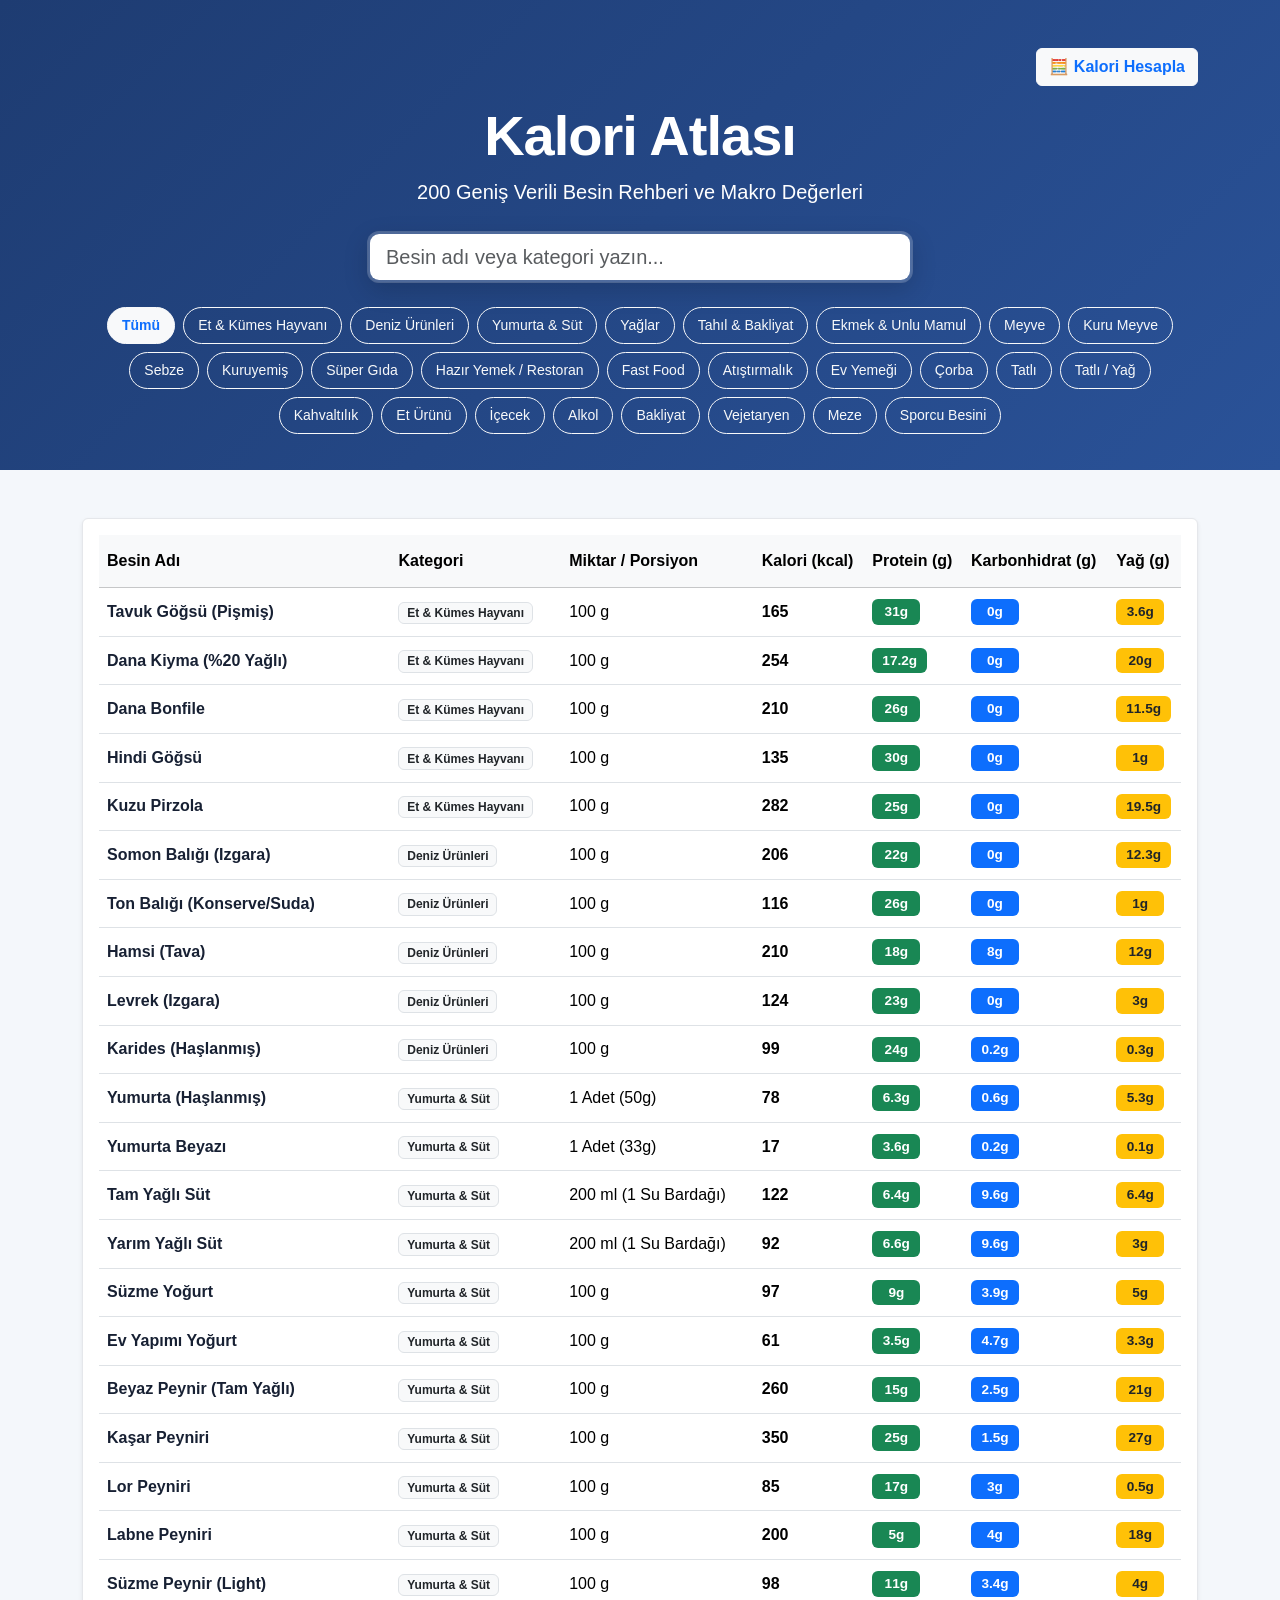
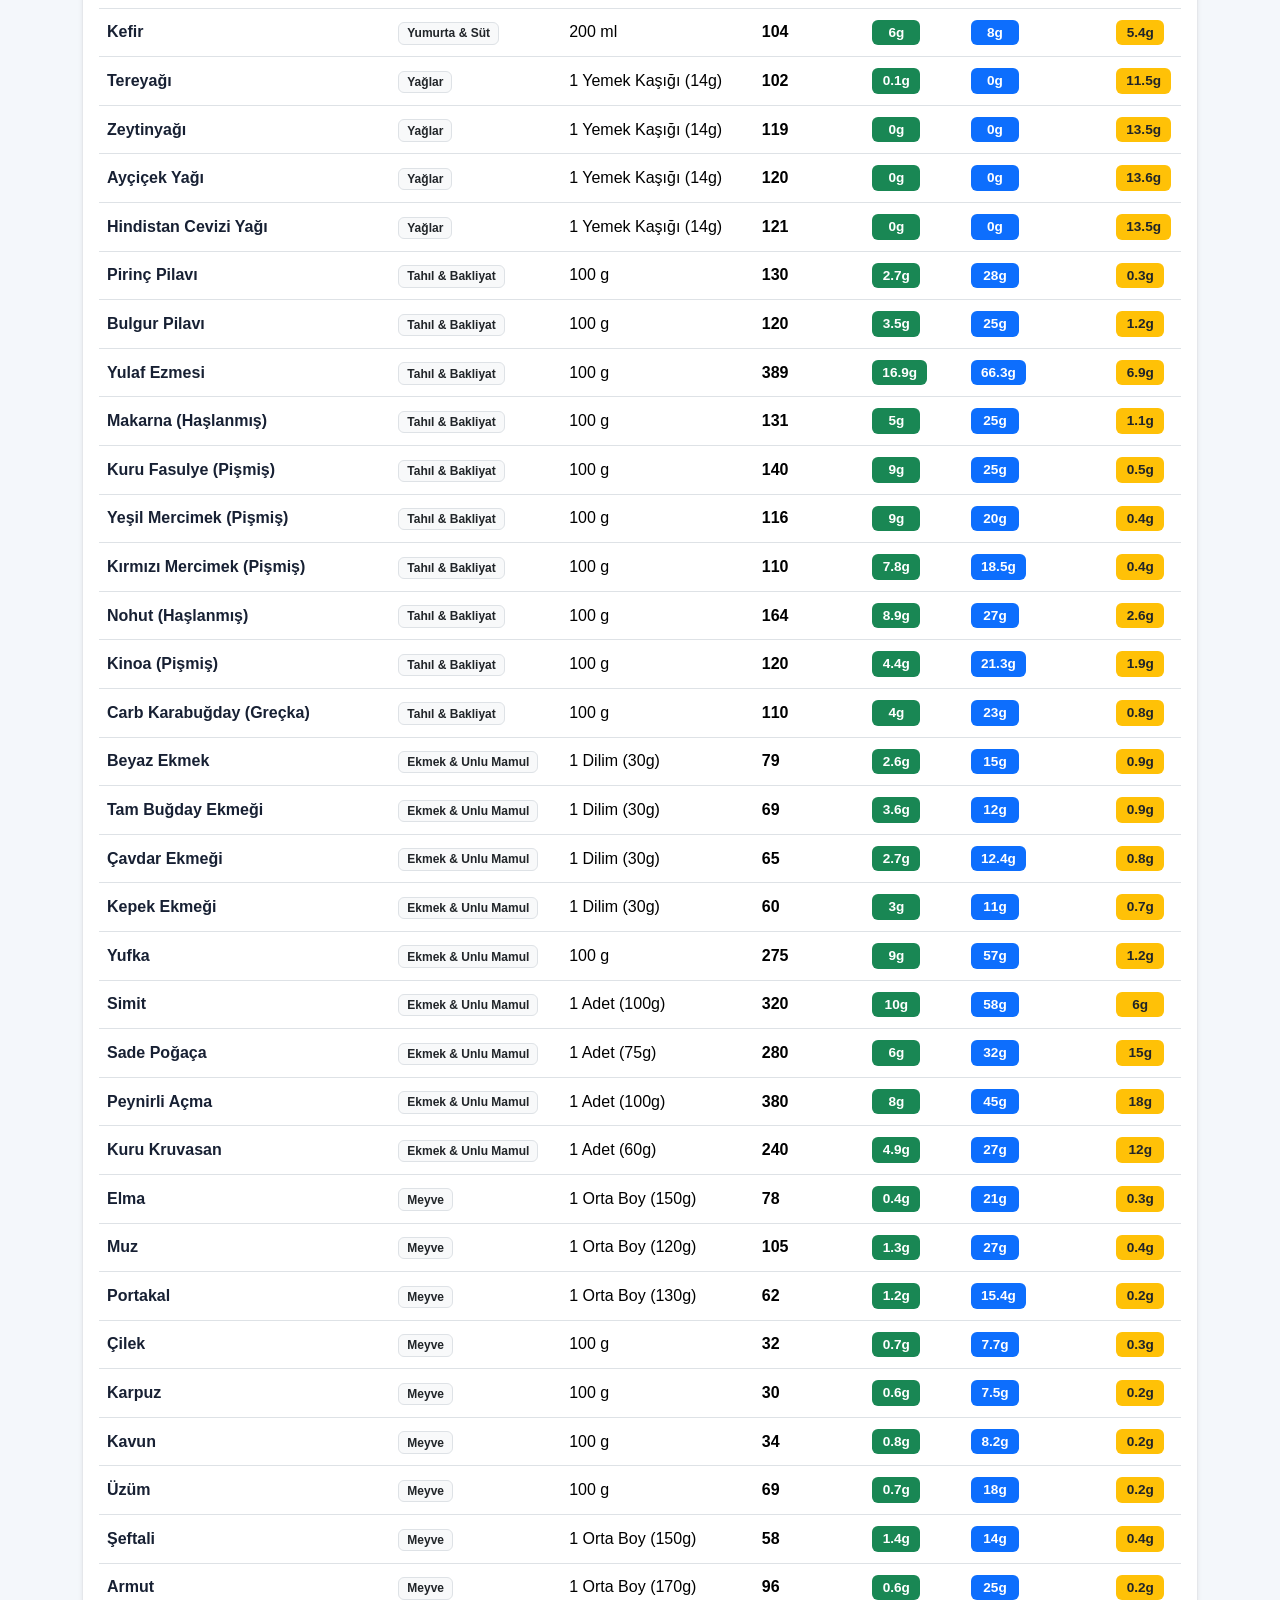
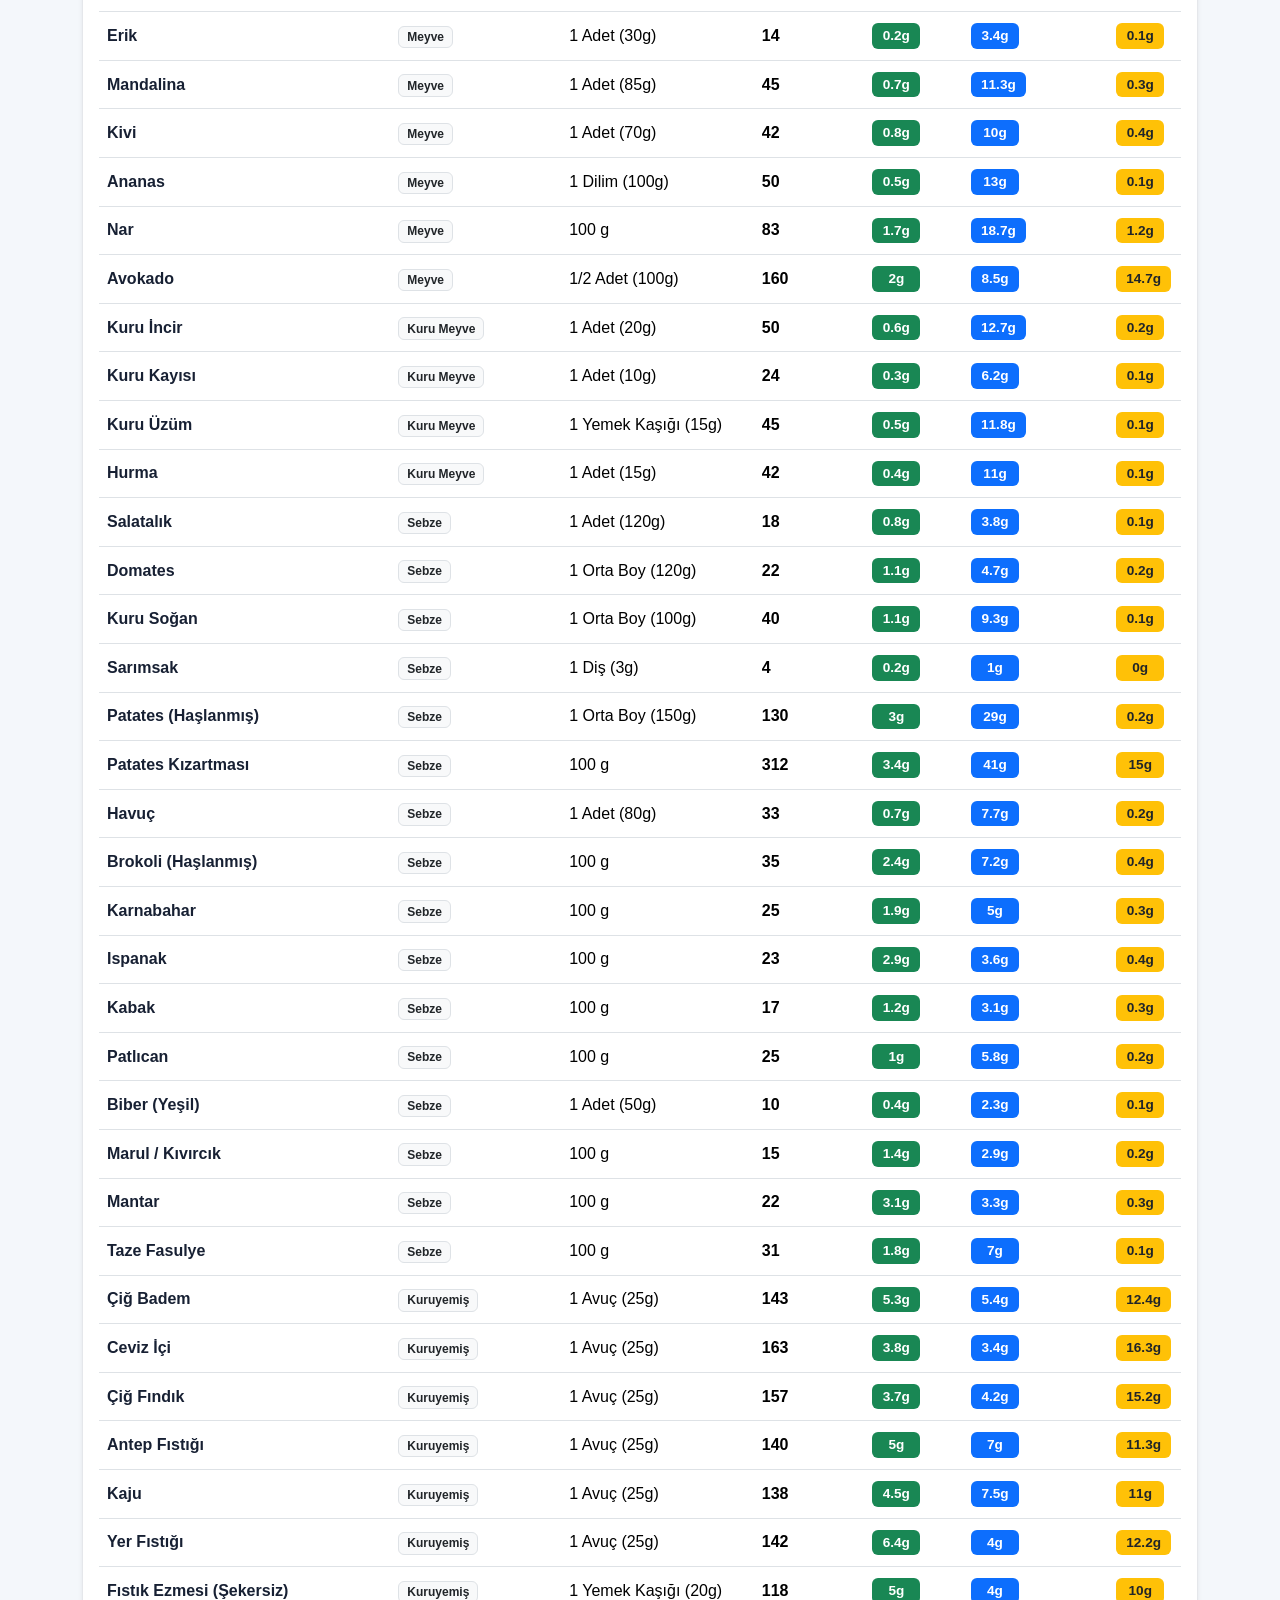
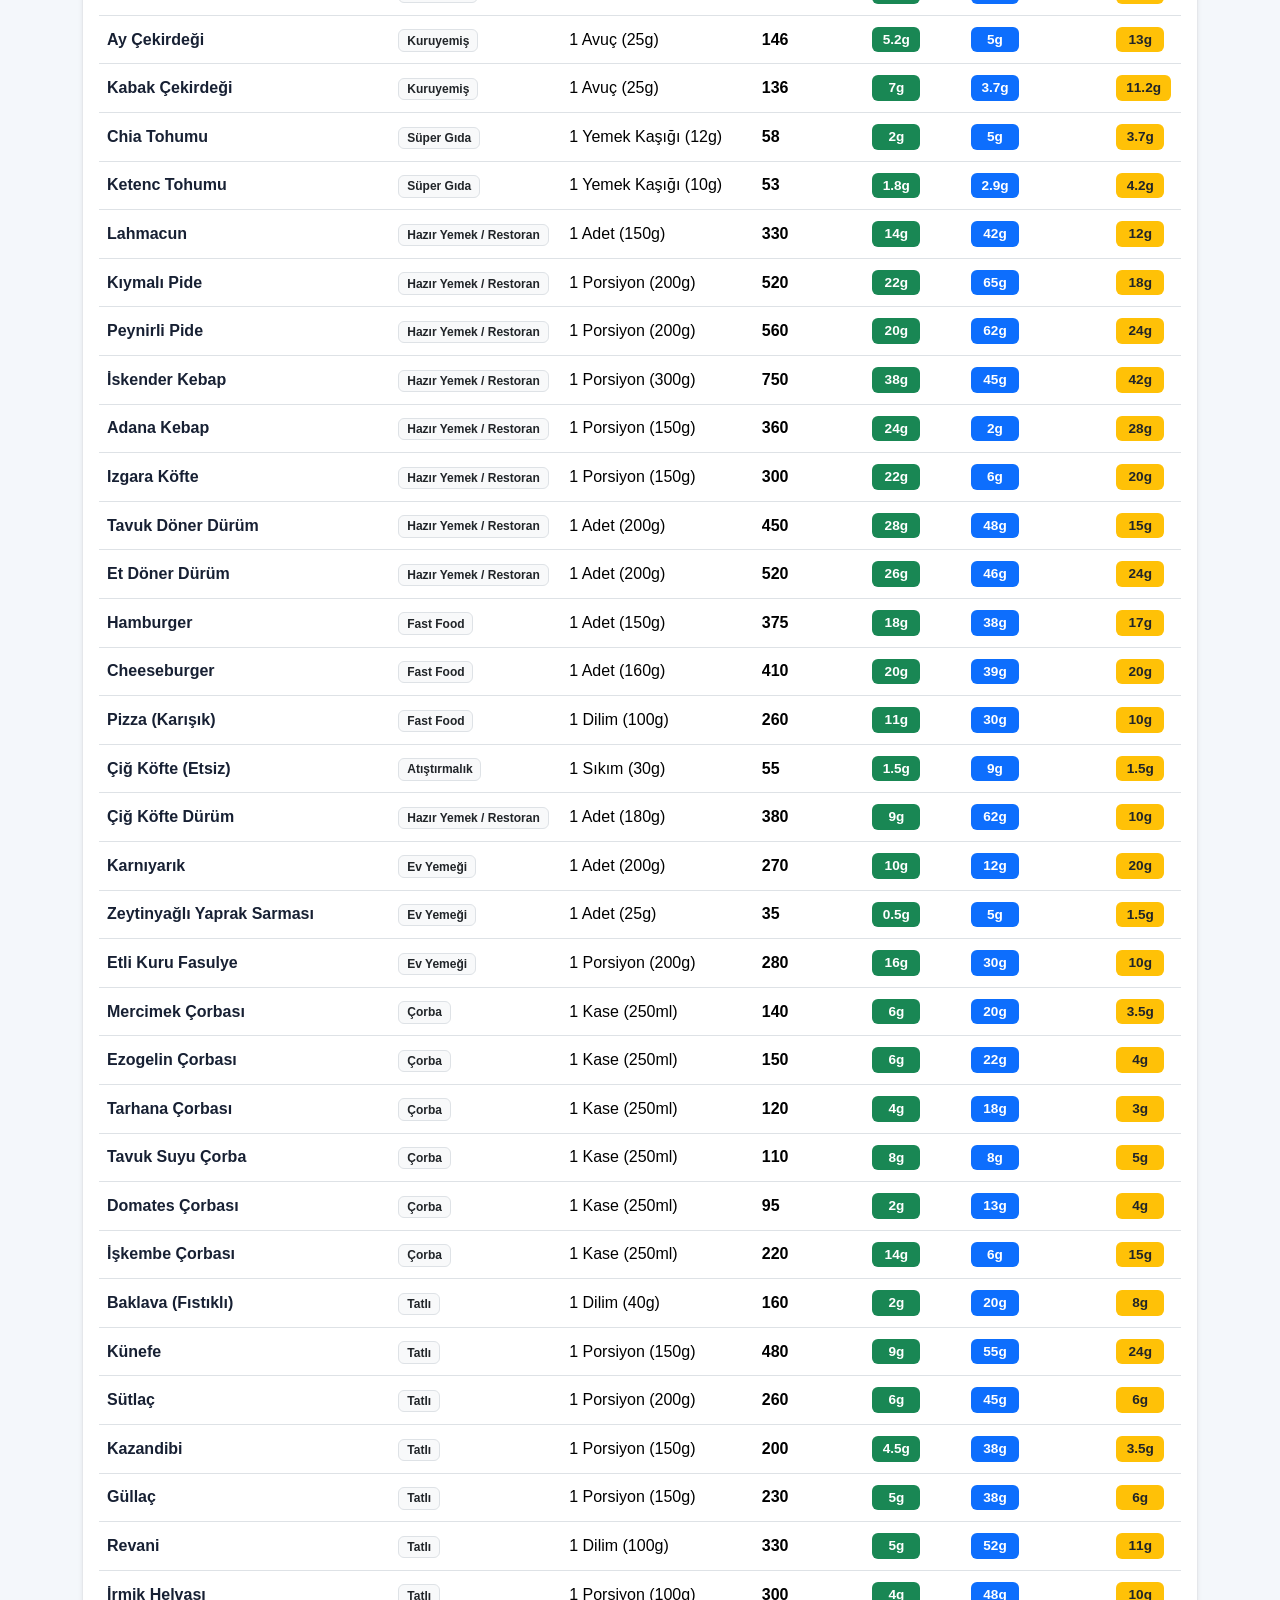
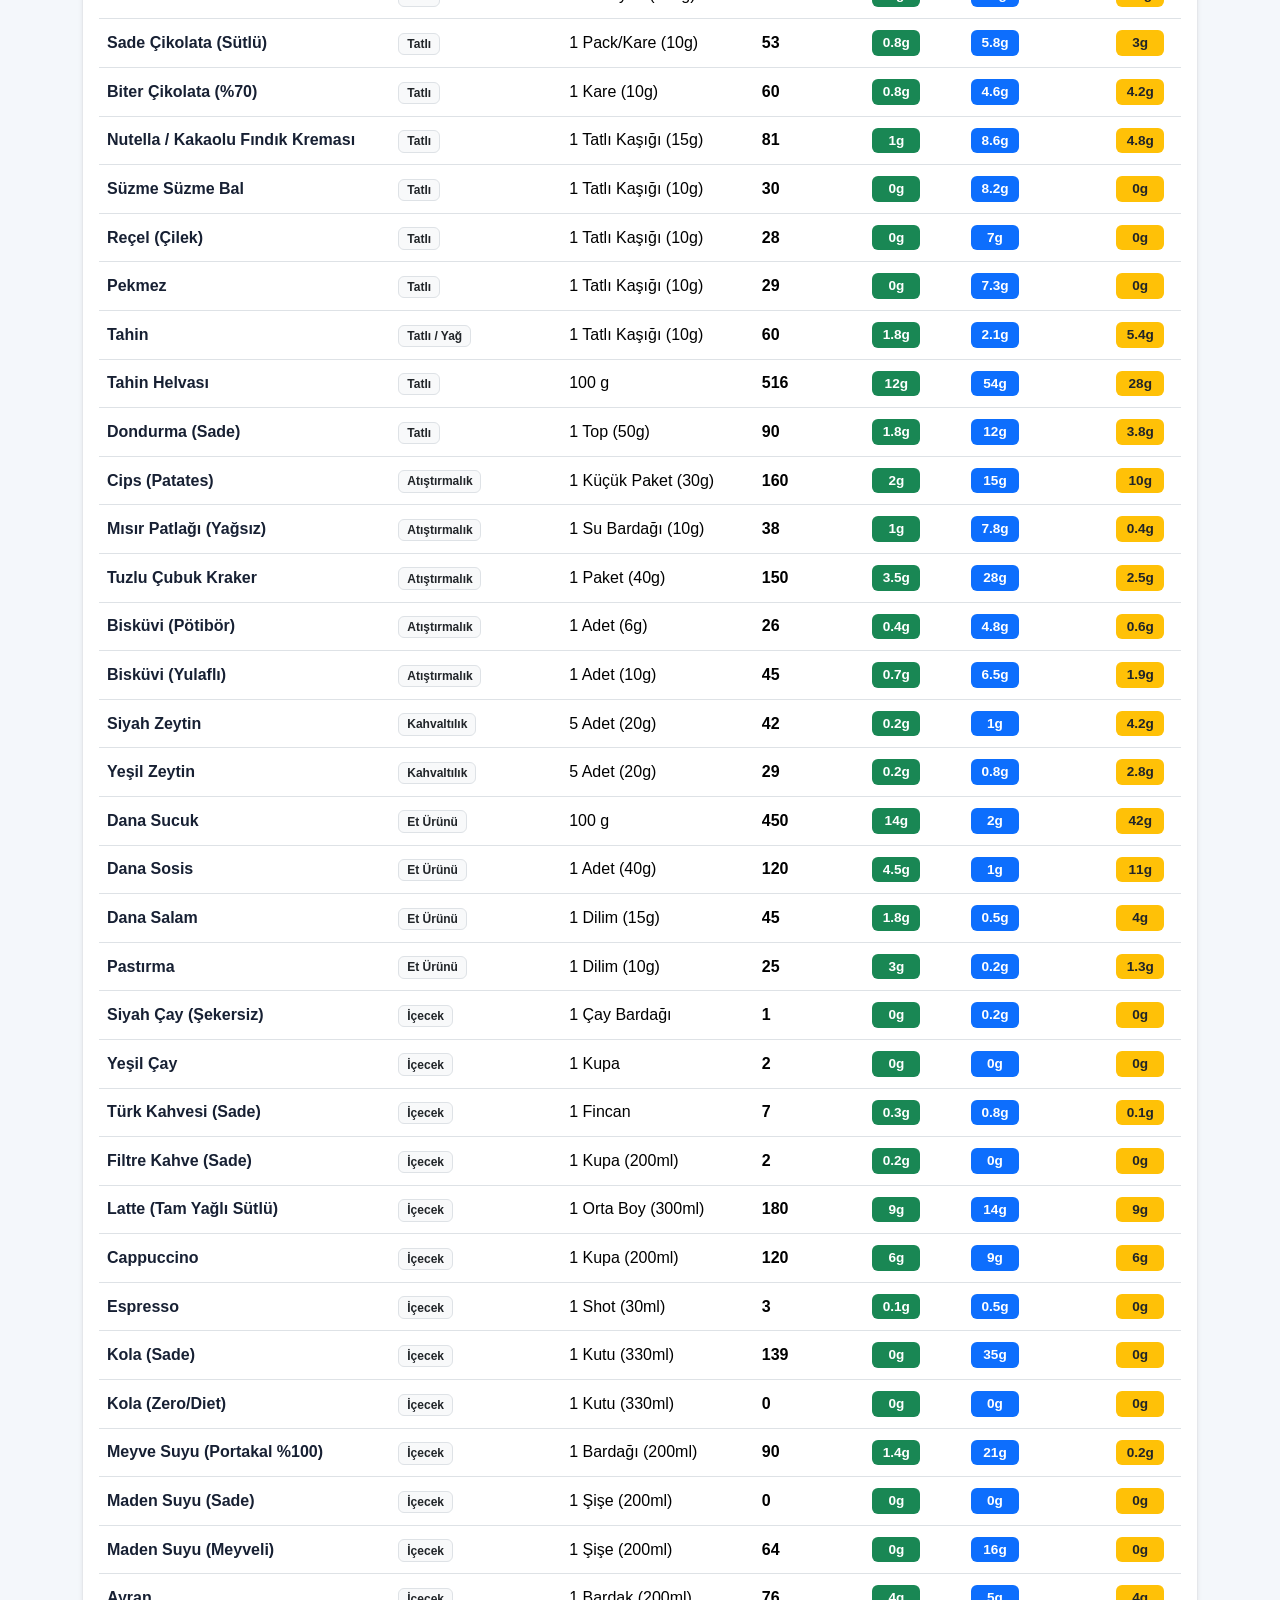
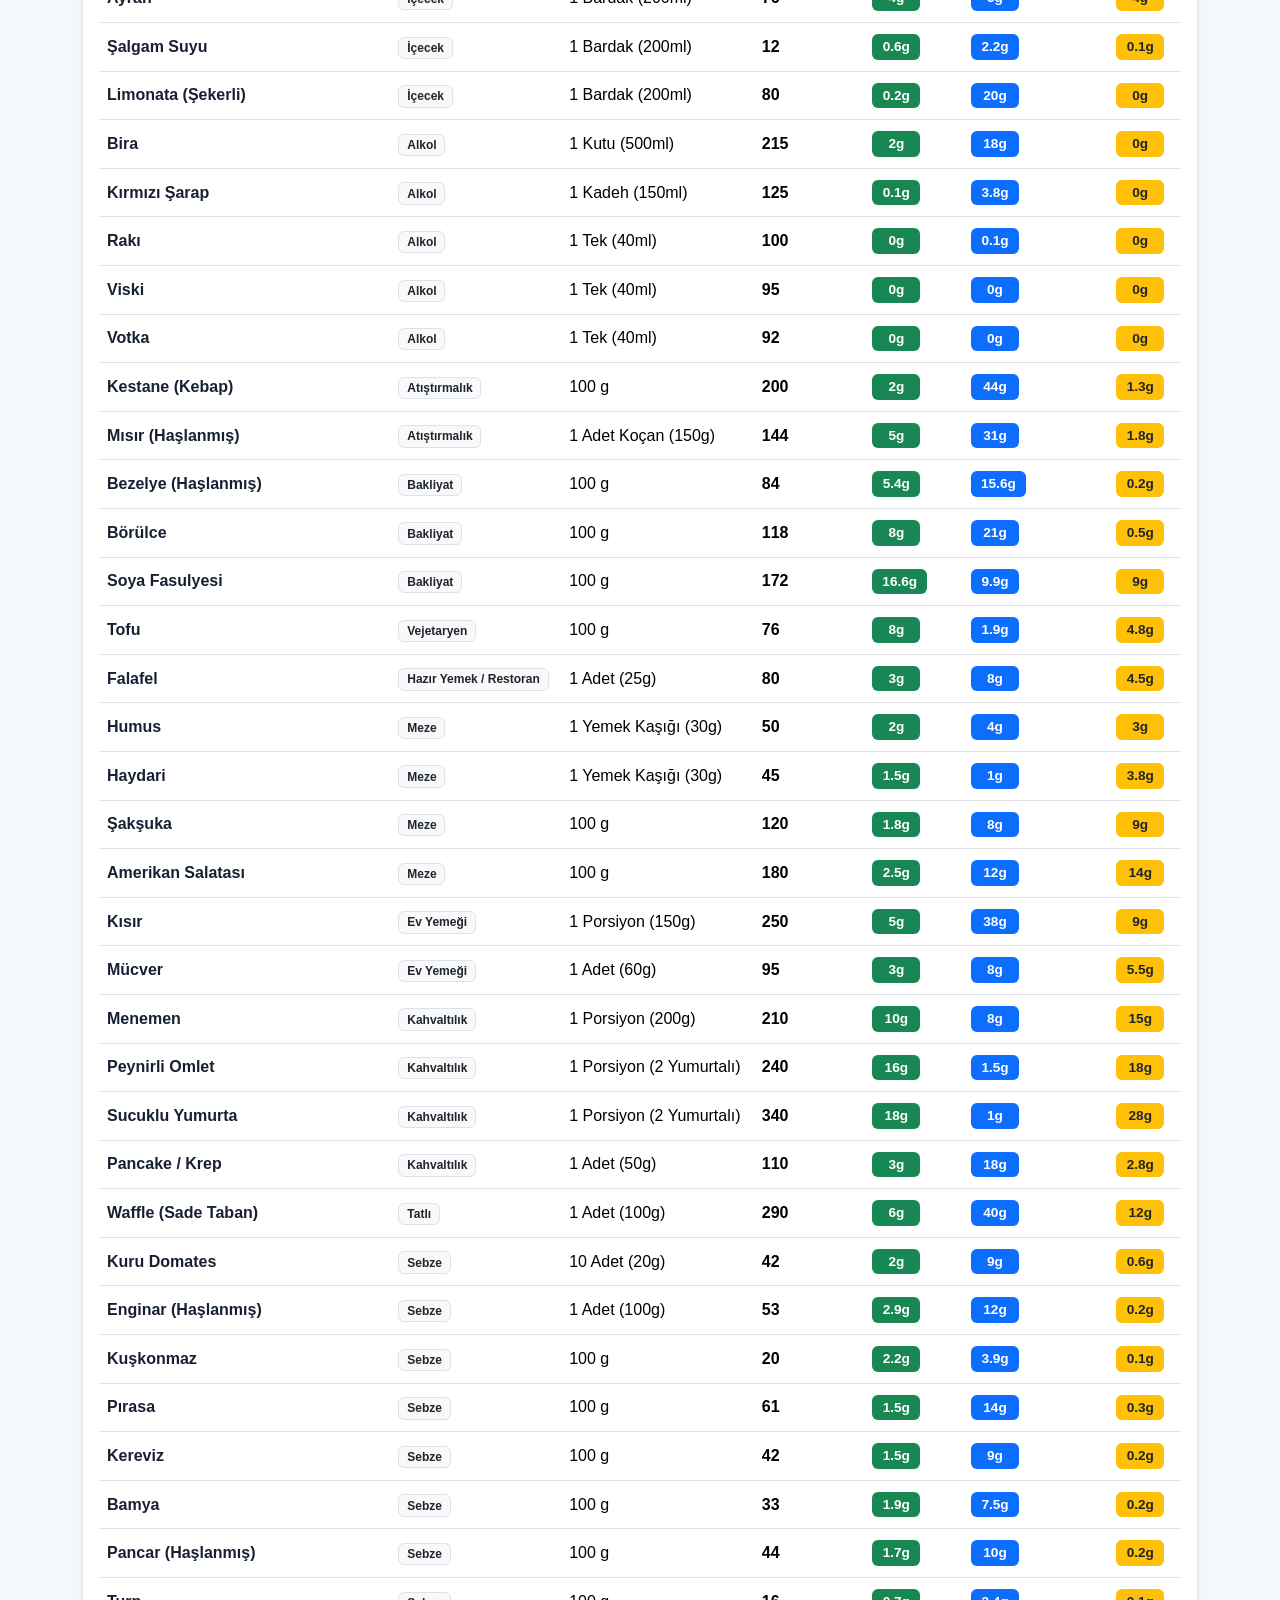
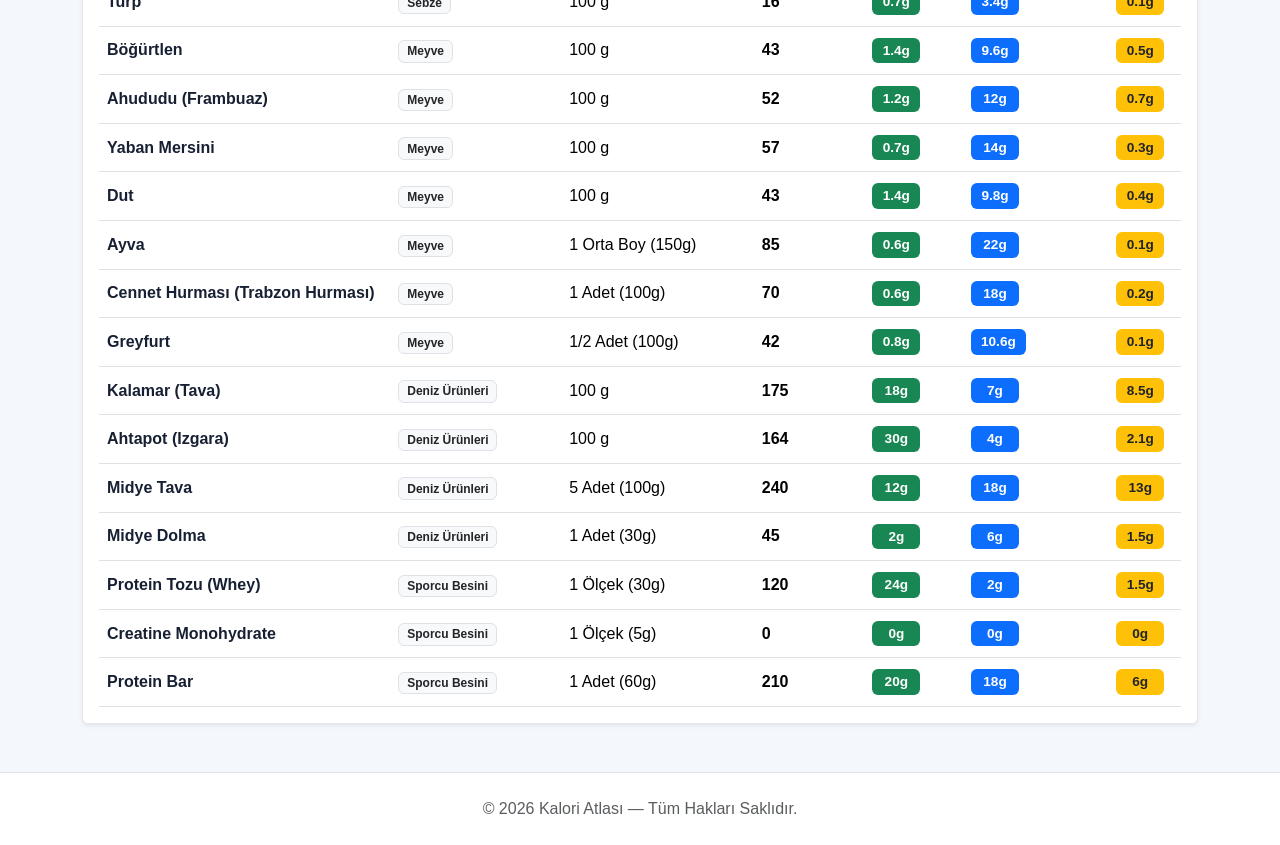
==== index.html @ aaec568a "Update index.html" ====
<!DOCTYPE html>
<html lang="tr">
<head>
  <meta charset="UTF-8">
  <meta name="viewport" content="width=device-width, initial-scale=1.0">

  <title>Kalori Atlası | Besinlerin Kalori ve Makro Değerleri</title>

  <meta
    name="description"
    content="Yüzlerce besinin kalori, protein, karbonhidrat ve yağ değerlerini keşfedin. Besin arayın, kategorileri filtreleyin ve günlük kalori ihtiyacınızı hesaplayın."
  >

  <meta name="robots" content="index, follow">

  <link
    rel="canonical"
    href="https://www.kaloriatlas.com/"
  >

  <meta property="og:locale" content="tr_TR">
  <meta property="og:type" content="website">
  <meta property="og:site_name" content="Kalori Atlası">

  <meta
    property="og:title"
    content="Kalori Atlası | Besinlerin Kalori ve Makro Değerleri"
  >

  <meta
    property="og:description"
    content="Besinlerin kalori ve makro değerlerini keşfedin, günlük kalori ihtiyacınızı kolayca hesaplayın."
  >

  <meta
    property="og:url"
    content="https://www.kaloriatlas.com/"
  >

  <meta name="twitter:card" content="summary">

  <link
    href="https://cdn.jsdelivr.net/npm/bootstrap@5.3.0/dist/css/bootstrap.min.css"
    rel="stylesheet"
  >
  <link rel="stylesheet" href="style.css">
</head>

<body>
  <header class="hero-section text-center">
    <div class="container">
            <div class="d-flex justify-content-end mb-3">
        <a
          href="hesaplayici.html"
          class="btn btn-light fw-bold text-primary"
        >
          🧮 Kalori Hesapla
        </a>
      </div>
      <h1 class="display-4 fw-bold">Kalori Atlası</h1>

      <p class="lead">
        200 Geniş Verili Besin Rehberi ve Makro Değerleri
      </p>

      <div class="row justify-content-center mt-4">
        <div class="col-md-6">
          <input
            type="text"
            id="searchInput"
            class="form-control form-control-lg"
            placeholder="Besin adı veya kategori yazın..."
            autocomplete="off"
          >
        </div>
      </div>
    </div>
      <div class="container mt-4">
    <div
      id="categoryFilters"
      class="d-flex flex-wrap justify-content-center gap-2"
    ></div>
  </div>
  </header>

  <main class="container my-5">
    <div class="row mb-5">
      <div class="col-12">
        <div class="table-responsive bg-white p-3 rounded shadow-sm">
          <table class="table table-hover align-middle mb-0">
            <thead class="table-light">
              <tr>
                <th>Besin Adı</th>
                <th>Kategori</th>
                <th>Miktar / Porsiyon</th>
                <th>Kalori (kcal)</th>
                <th>Protein (g)</th>
                <th>Karbonhidrat (g)</th>
                <th>Yağ (g)</th>
              </tr>
            </thead>

            <tbody id="resultsBody">
              <tr>
                <td colspan="7" class="text-center text-muted py-4">
                  Besin verileri yükleniyor...
                </td>
              </tr>
            </tbody>
          </table>
        </div>
      </div>
    </div>
  </main>

  <footer class="text-center py-4 text-muted border-top">
    <p class="mb-0">
      © 2026 Kalori Atlası — Tüm Hakları Saklıdır.
    </p>
  </footer>

 <script src="script.js?v=2"></script>
</body>
</html>
---- style.css ----
:root {
  --primary-dark: #1e3c72;
  --primary: #2a5298;
  --page-background: #f4f7fb;
  --text-color: #1f2937;
  --border-color: #e5e7eb;
}

* {
  box-sizing: border-box;
}

body {
  margin: 0;
  background-color: var(--page-background);
  color: var(--text-color);
  font-family: "Segoe UI", Tahoma, Geneva, Verdana, sans-serif;
}

.hero-section {
  background: linear-gradient(
    135deg,
    var(--primary-dark) 0%,
    var(--primary) 100%
  );
  color: white;
  padding: 48px 0 36px;
}

.hero-section h1 {
  letter-spacing: -1px;
}

#searchInput {
  border: 3px solid rgba(255, 255, 255, 0.2);
  border-radius: 12px;
  box-shadow: 0 8px 24px rgba(0, 0, 0, 0.15);
}

#searchInput:focus {
  border-color: #79a7ff;
  box-shadow: 0 0 0 4px rgba(121, 167, 255, 0.25);
}

#categoryFilters {
  max-width: 1500px;
  margin: 0 auto;
}

#categoryFilters .btn {
  border-radius: 999px;
  padding: 7px 14px;
  transition:
    transform 0.15s ease,
    background-color 0.15s ease;
}

#categoryFilters .btn:hover {
  transform: translateY(-1px);
}

.table-responsive {
  border: 1px solid var(--border-color);
}

.table thead th {
  white-space: nowrap;
  padding-top: 14px;
  padding-bottom: 14px;
}

.table tbody td {
  padding-top: 11px;
  padding-bottom: 11px;
}

.table tbody tr {
  transition: background-color 0.15s ease;
}

.table tbody tr:hover {
  background-color: #f0f5ff;
}

.badge-macro {
  min-width: 48px;
  font-size: 0.85rem;
  padding: 6px 10px;
}

footer {
  background-color: white;
}

@media (max-width: 768px) {
  .hero-section {
    padding: 32px 0 20px;
  }

  .hero-section h1 {
    font-size: 2.3rem;
  }

  .hero-section .lead {
    padding: 0 12px;
    font-size: 1rem;
  }

  #categoryFilters {
    flex-wrap: nowrap !important;
    justify-content: flex-start !important;
    overflow-x: auto;
    padding: 4px 12px 12px;
    scrollbar-width: thin;
  }

  #categoryFilters .btn {
    flex: 0 0 auto;
  }

  main.container {
    margin-top: 24px !important;
    padding-right: 10px;
    padding-left: 10px;
  }

  .table-responsive {
    padding: 8px !important;
  }

  .table {
    min-width: 900px;
  }
}

@media (max-width: 480px) {
  .hero-section h1 {
    font-size: 2rem;
  }

  #searchInput {
    font-size: 1rem;
  }
}
.food-name-link {
  color: #172033;
  text-decoration: none;
  transition: color 0.15s ease;
}

.food-name-link:hover {
  color: #2a5298;
  text-decoration: underline;
}

.food-name-link:focus-visible {
  outline: 3px solid rgba(42, 82, 152, 0.25);
  outline-offset: 3px;
  border-radius: 3px;
}
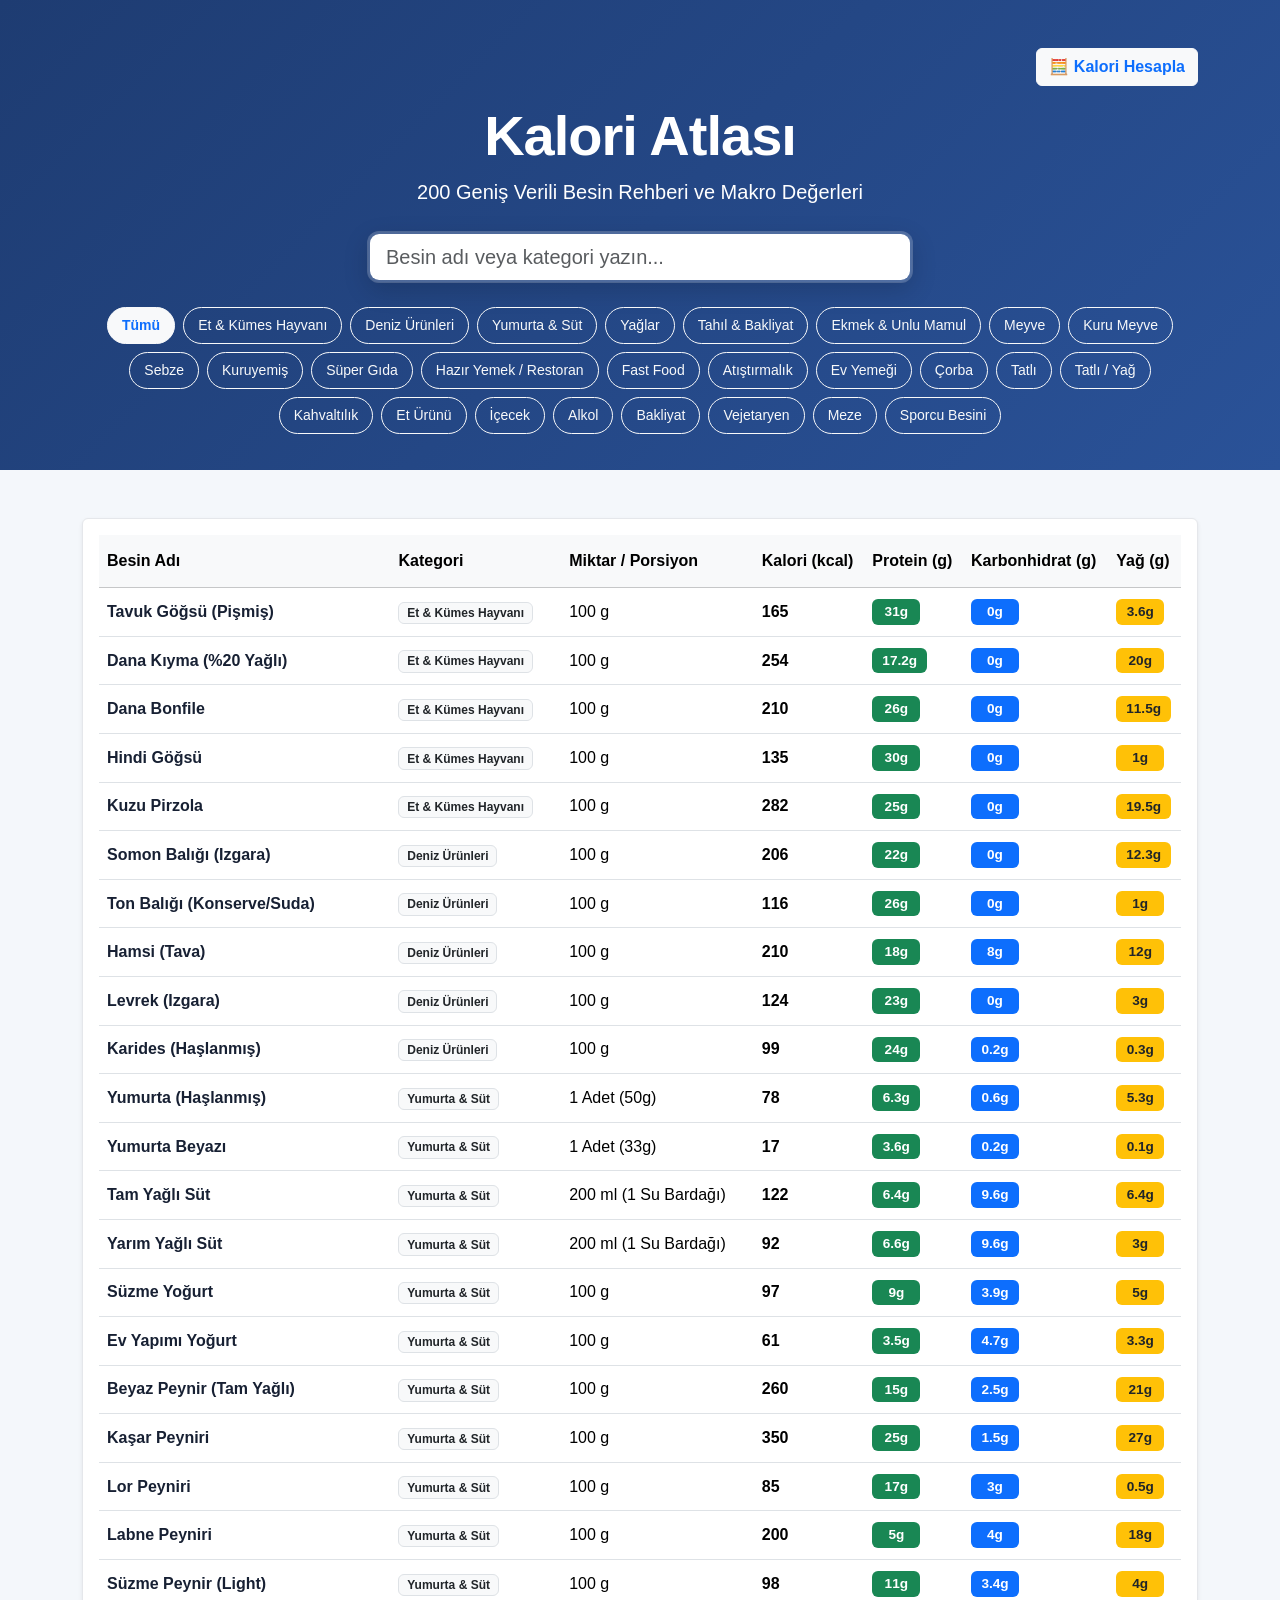
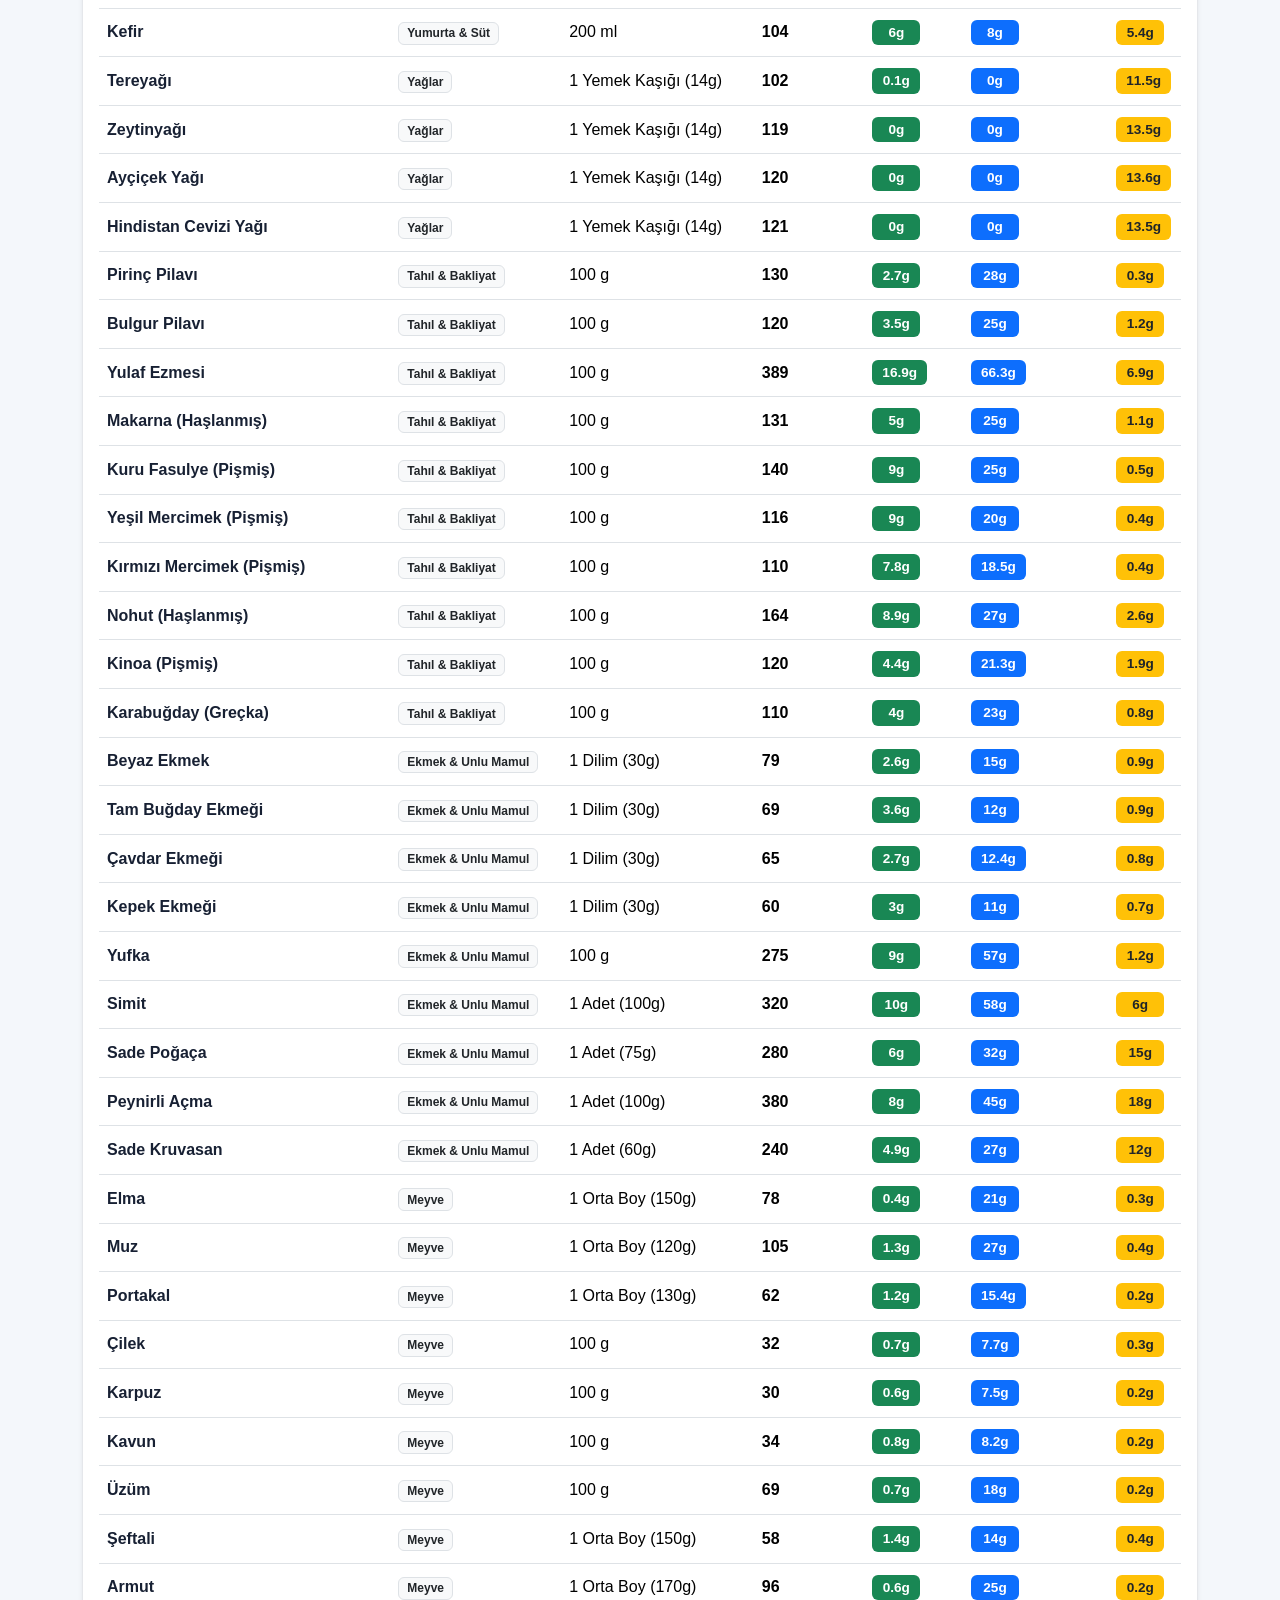
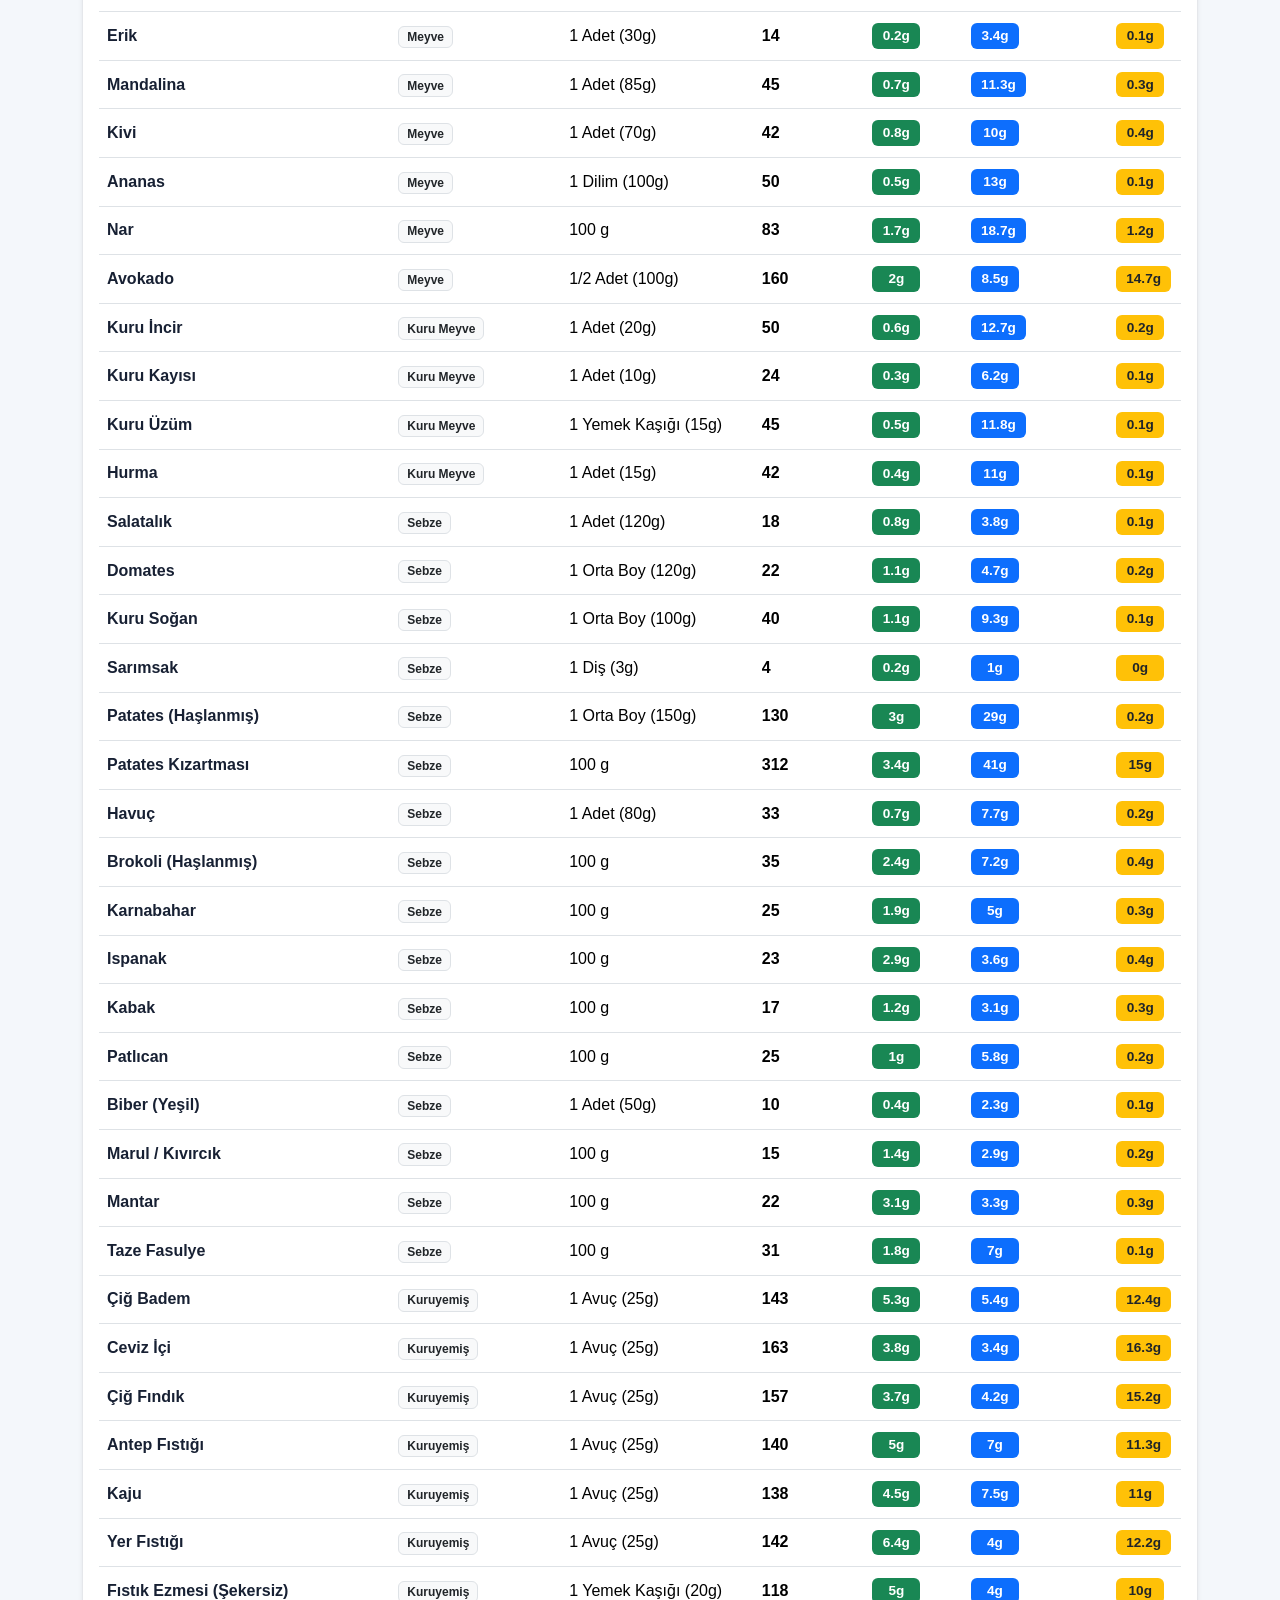
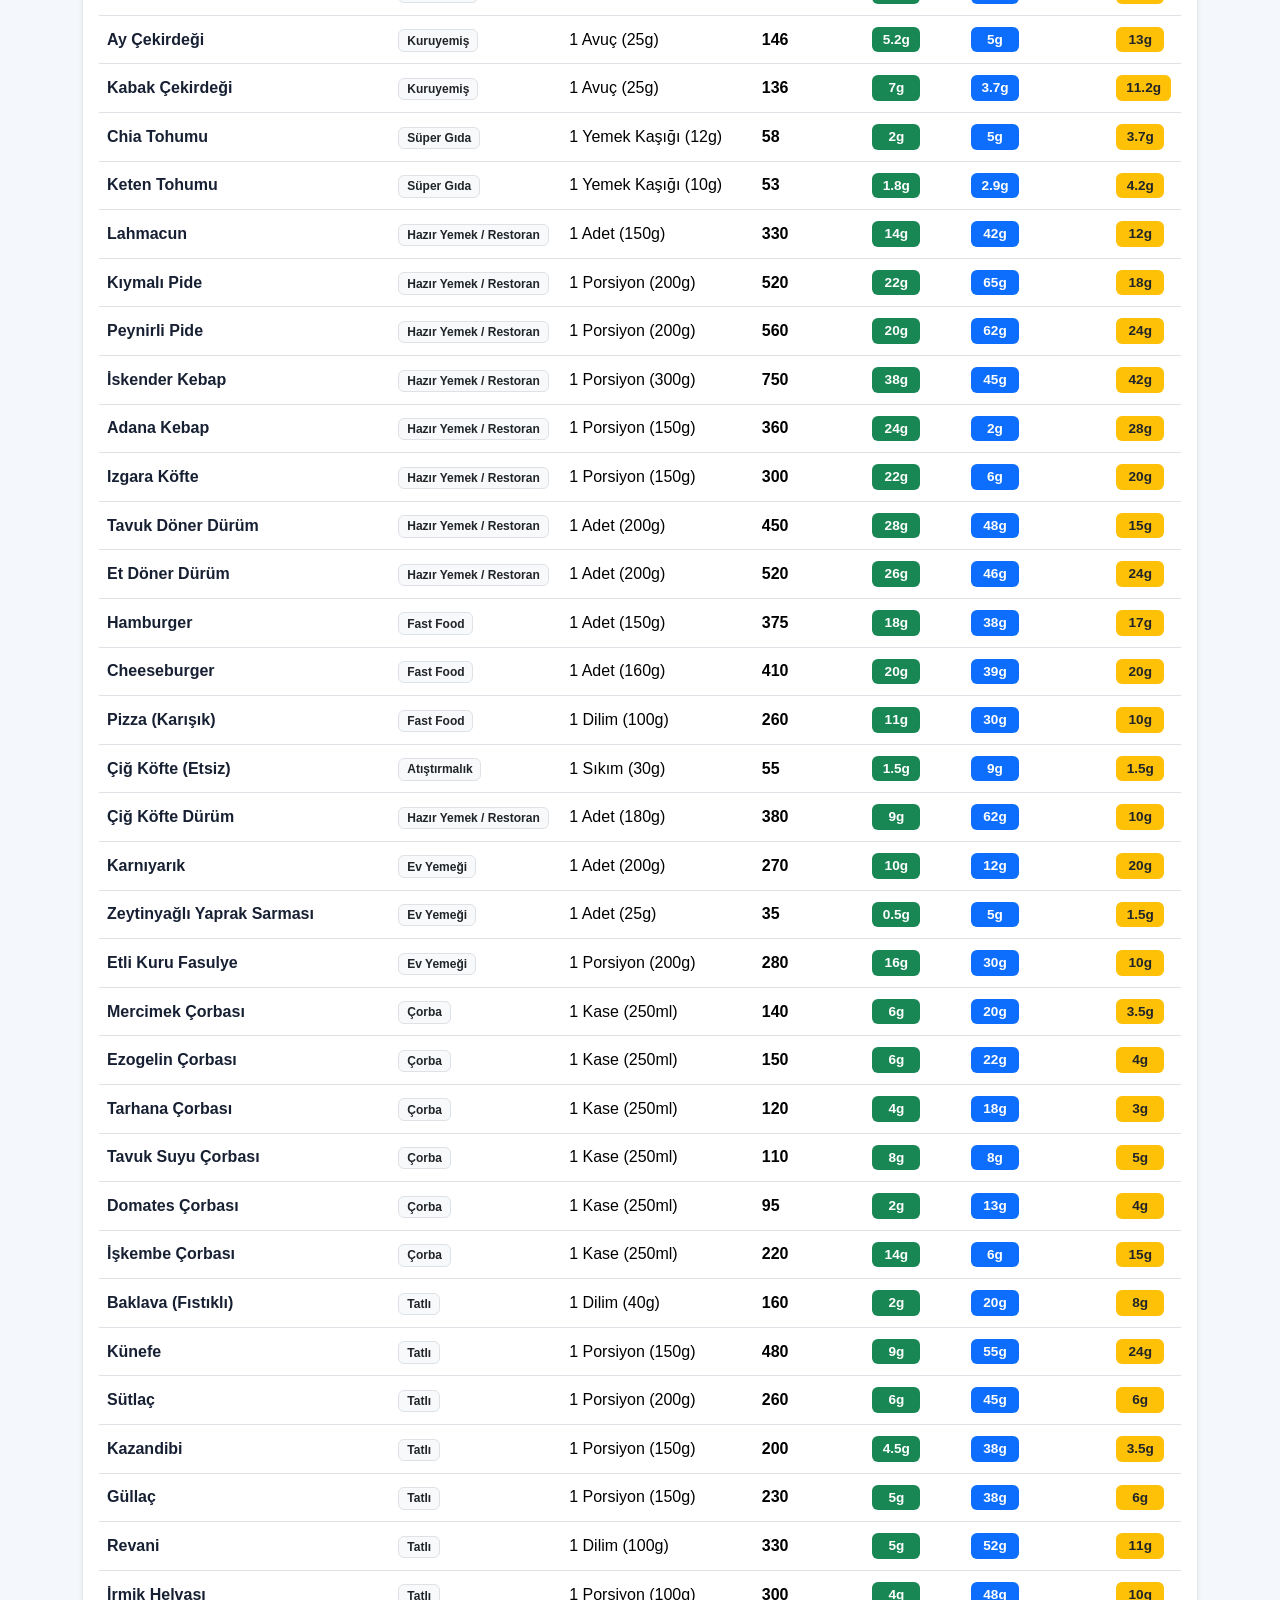
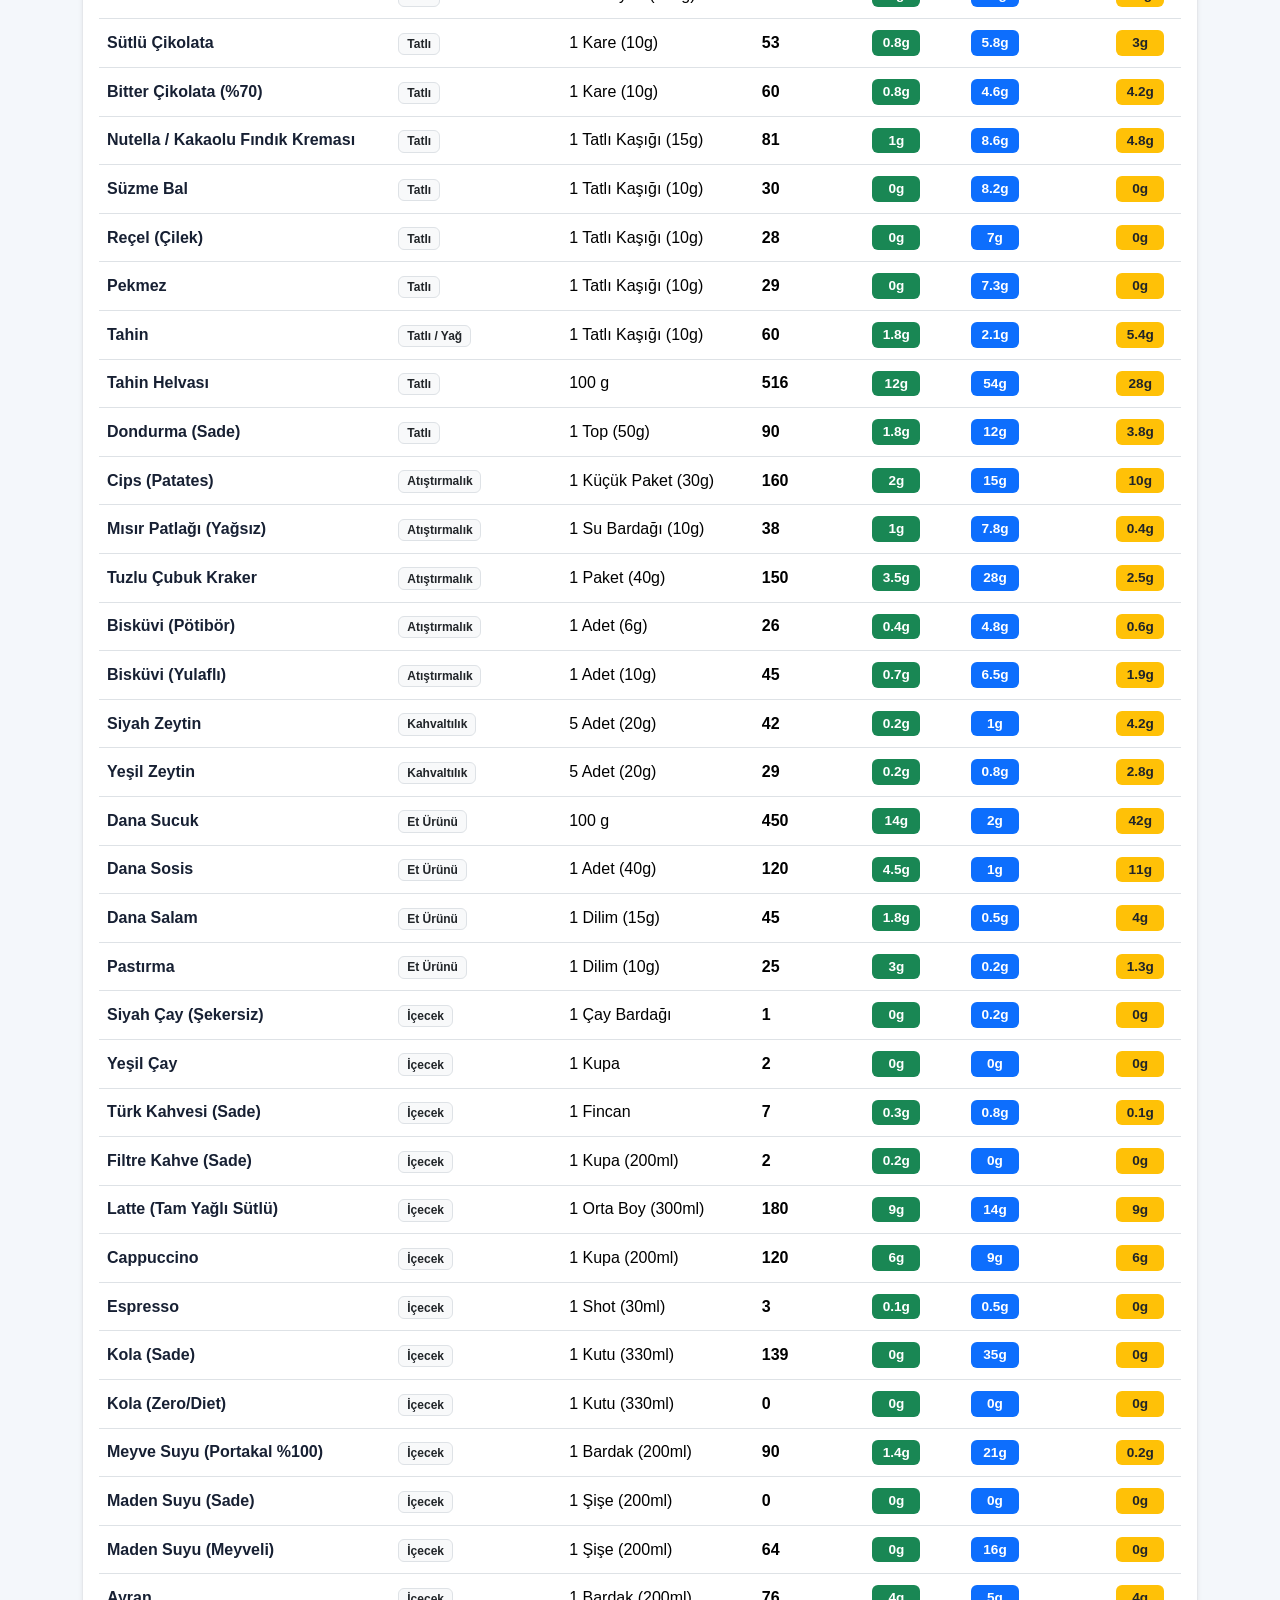
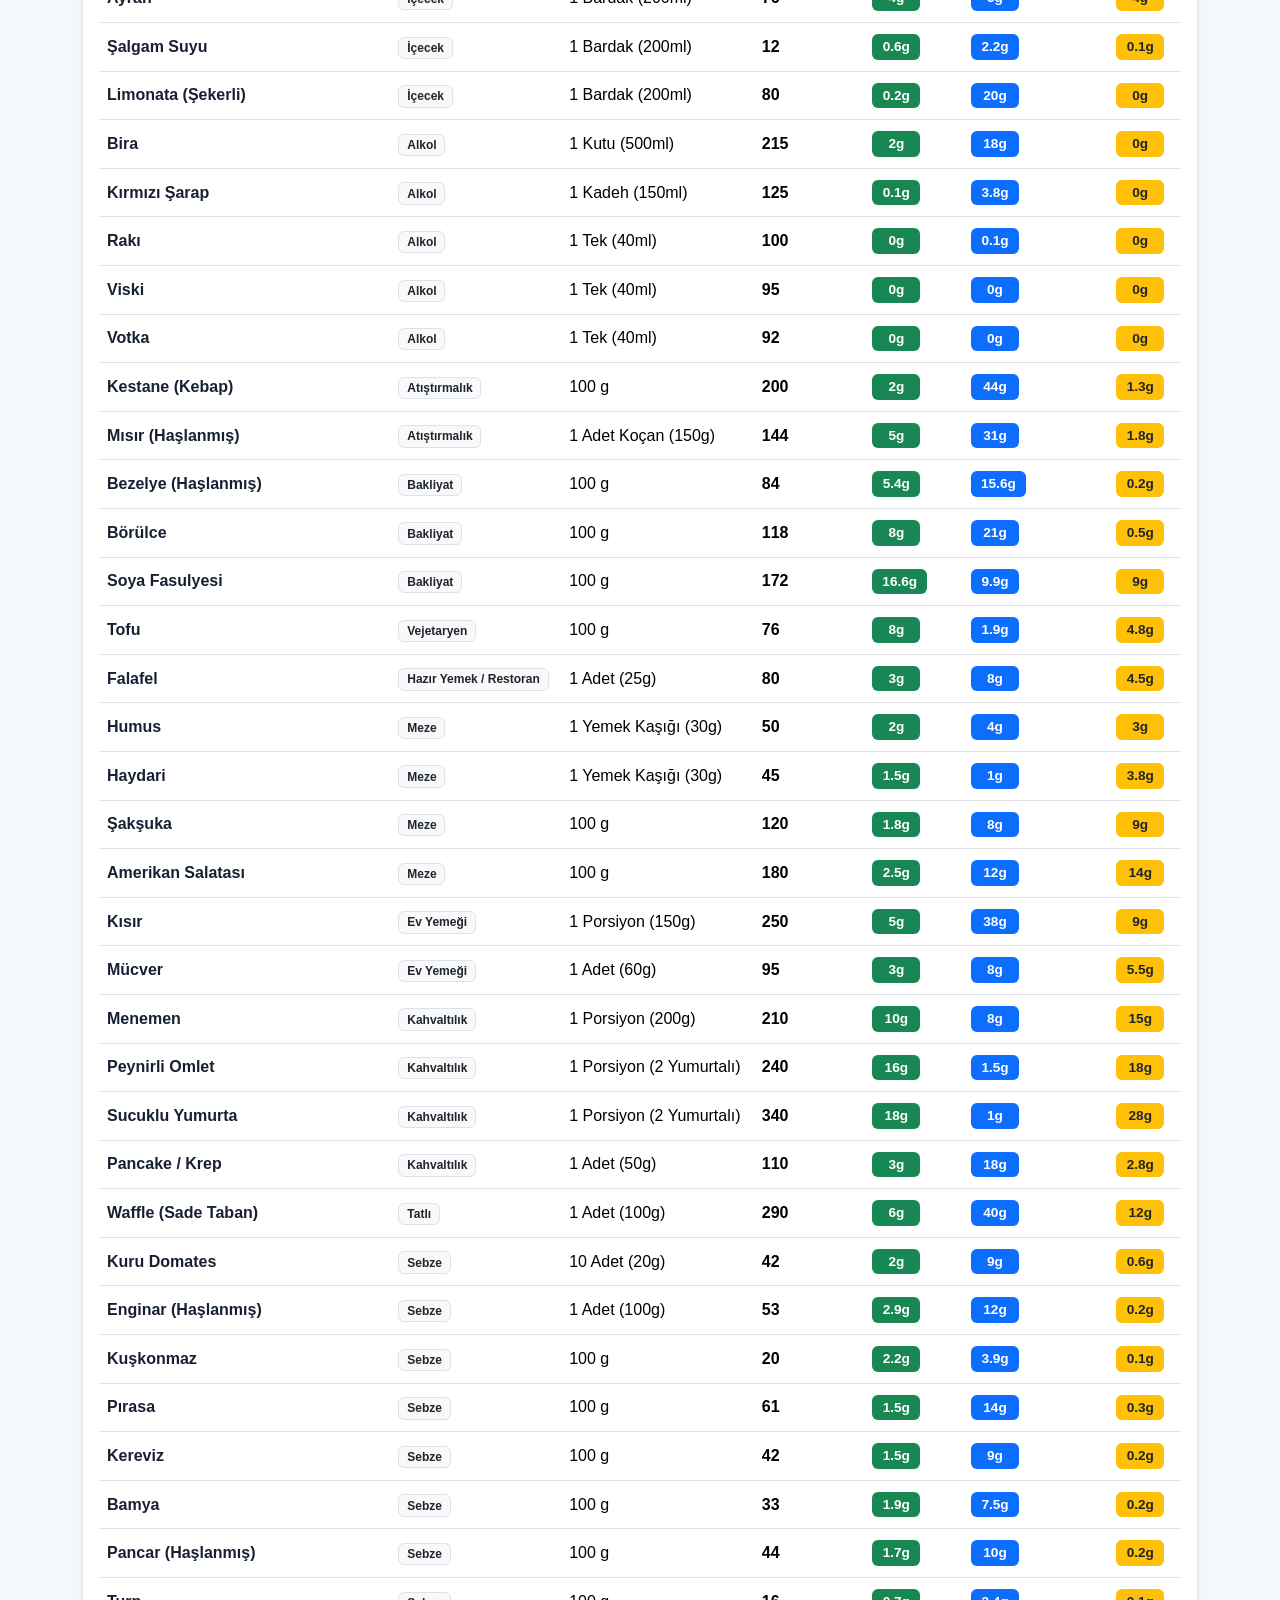
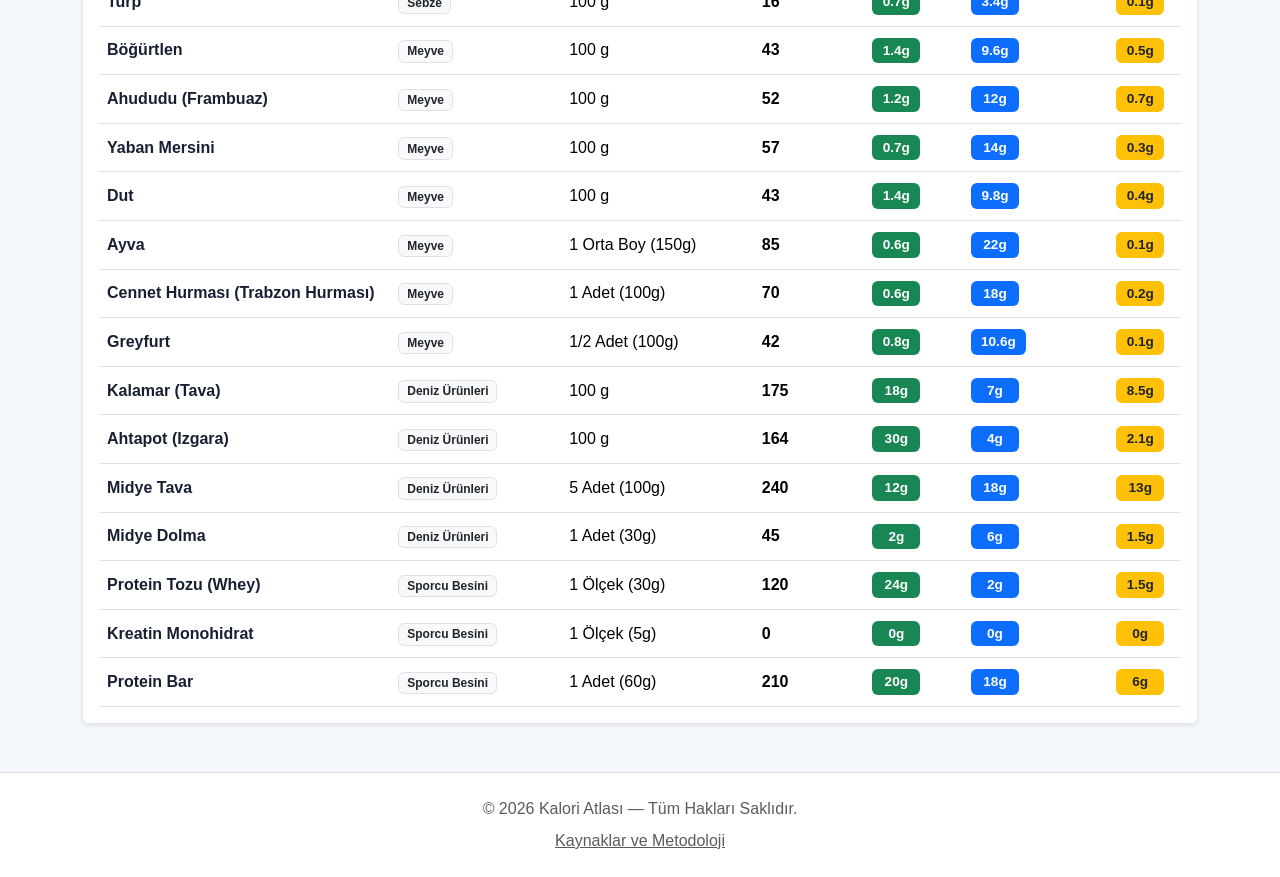
==== commit d9f162da: "Update index.html" ====
--- a/index.html
+++ b/index.html
@@ -117,6 +117,14 @@
     <p class="mb-0">
       © 2026 Kalori Atlası — Tüm Hakları Saklıdır.
     </p>
+        <div class="mt-2">
+      <a
+        href="/kaynaklar.html"
+        class="text-muted"
+      >
+        Kaynaklar ve Metodoloji
+      </a>
+    </div>
   </footer>
 
  <script src="script.js?v=2"></script>
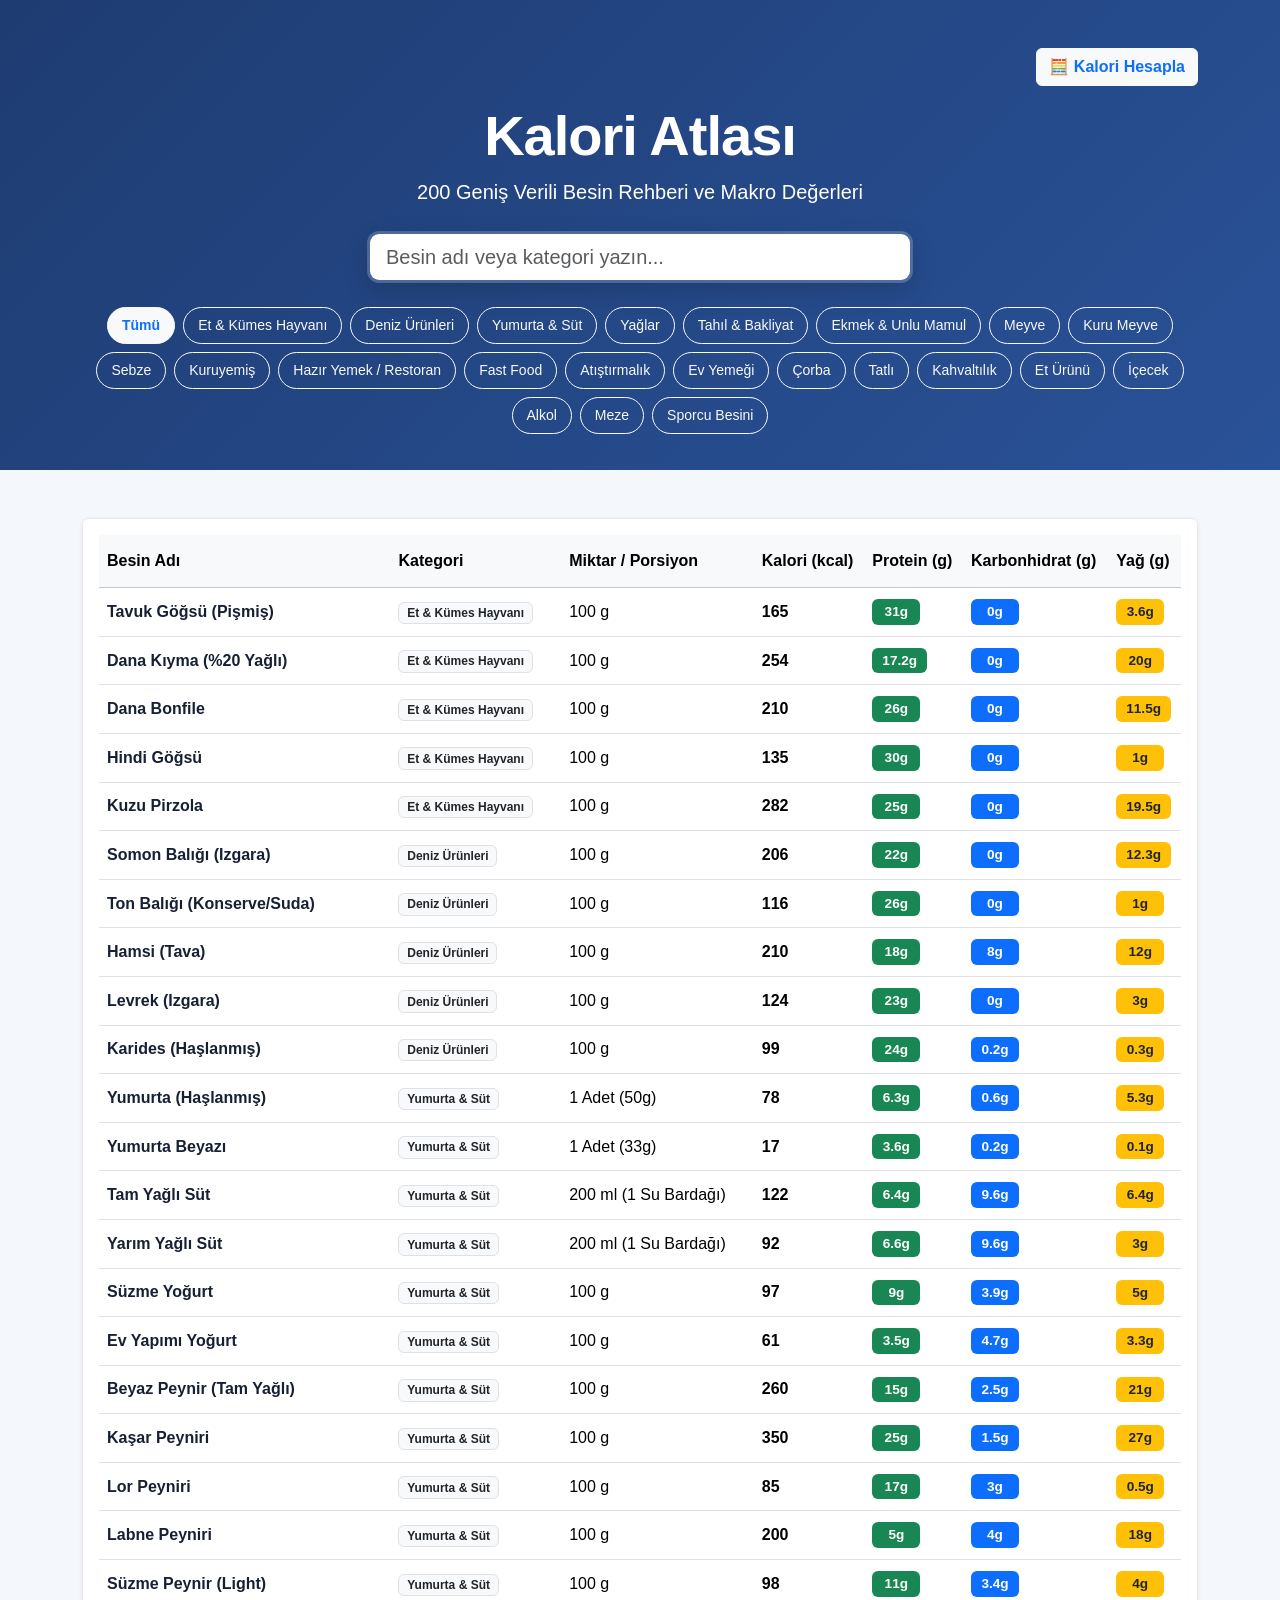
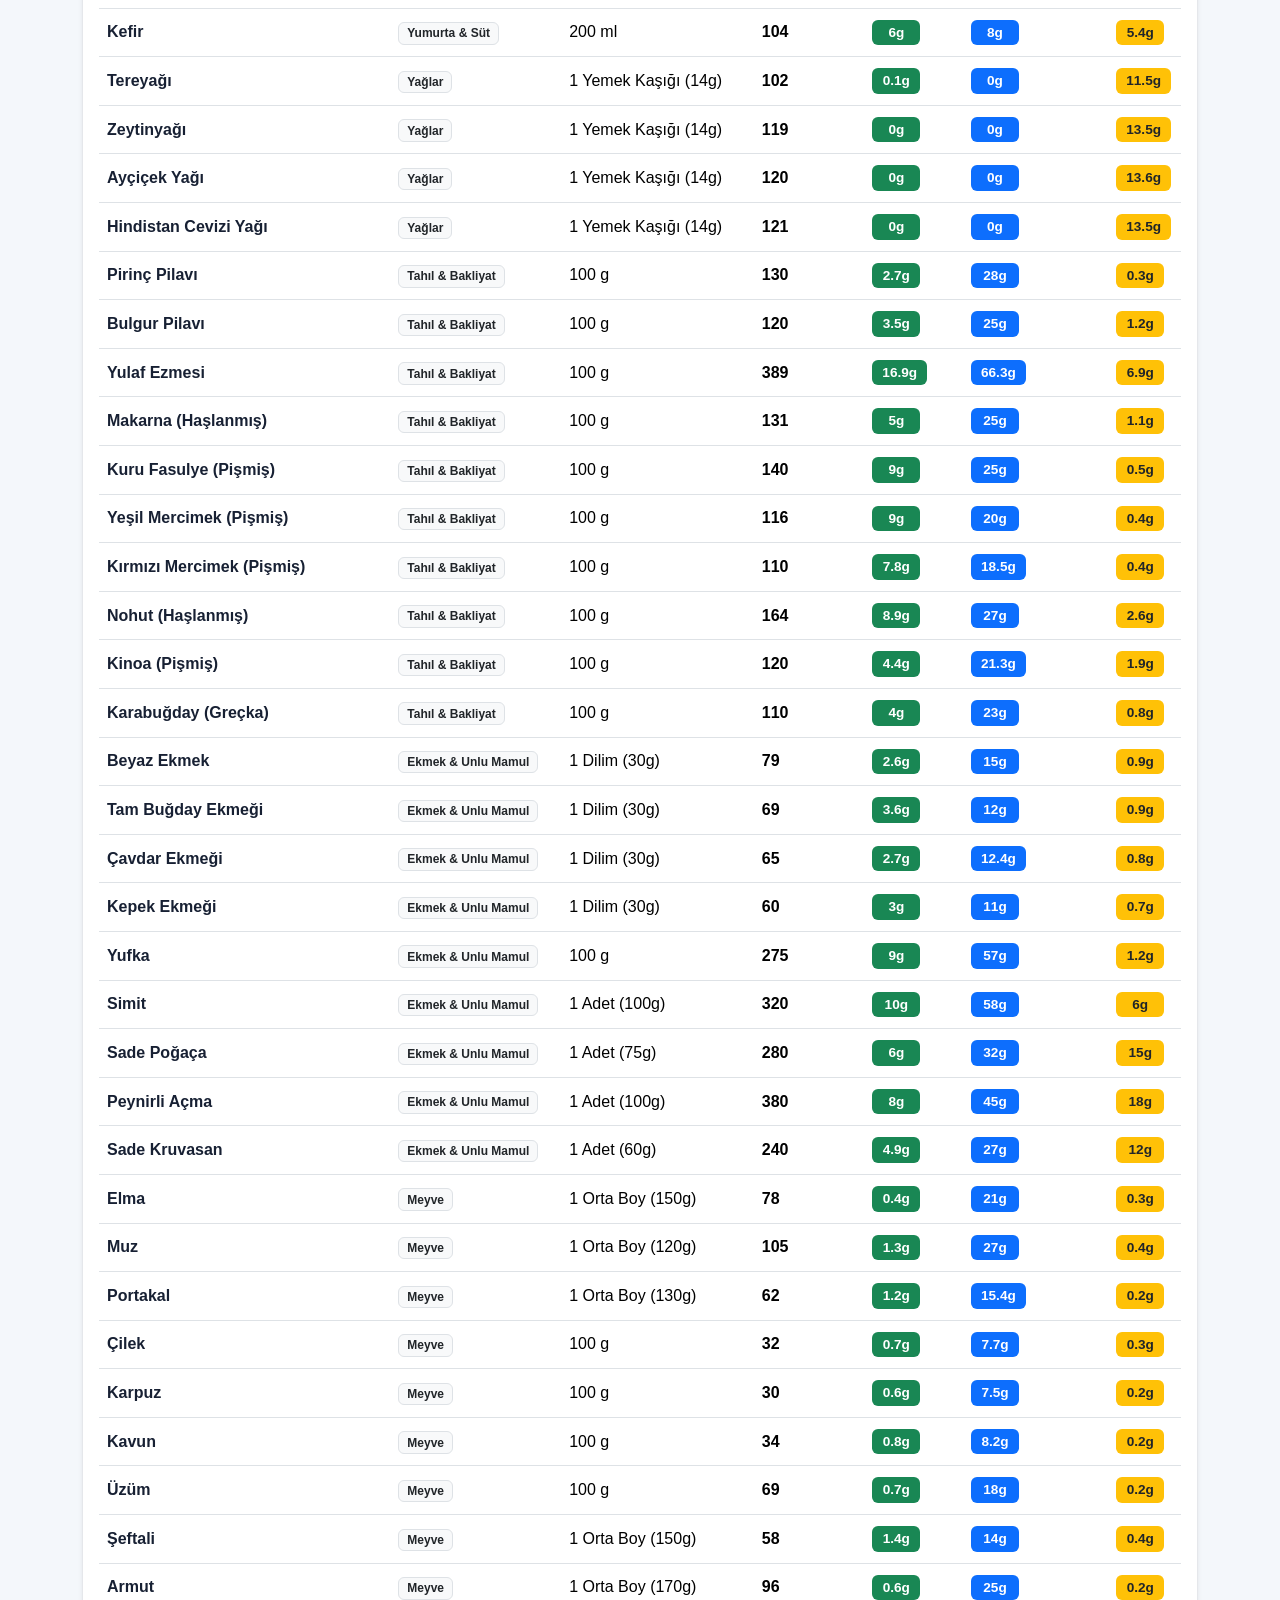
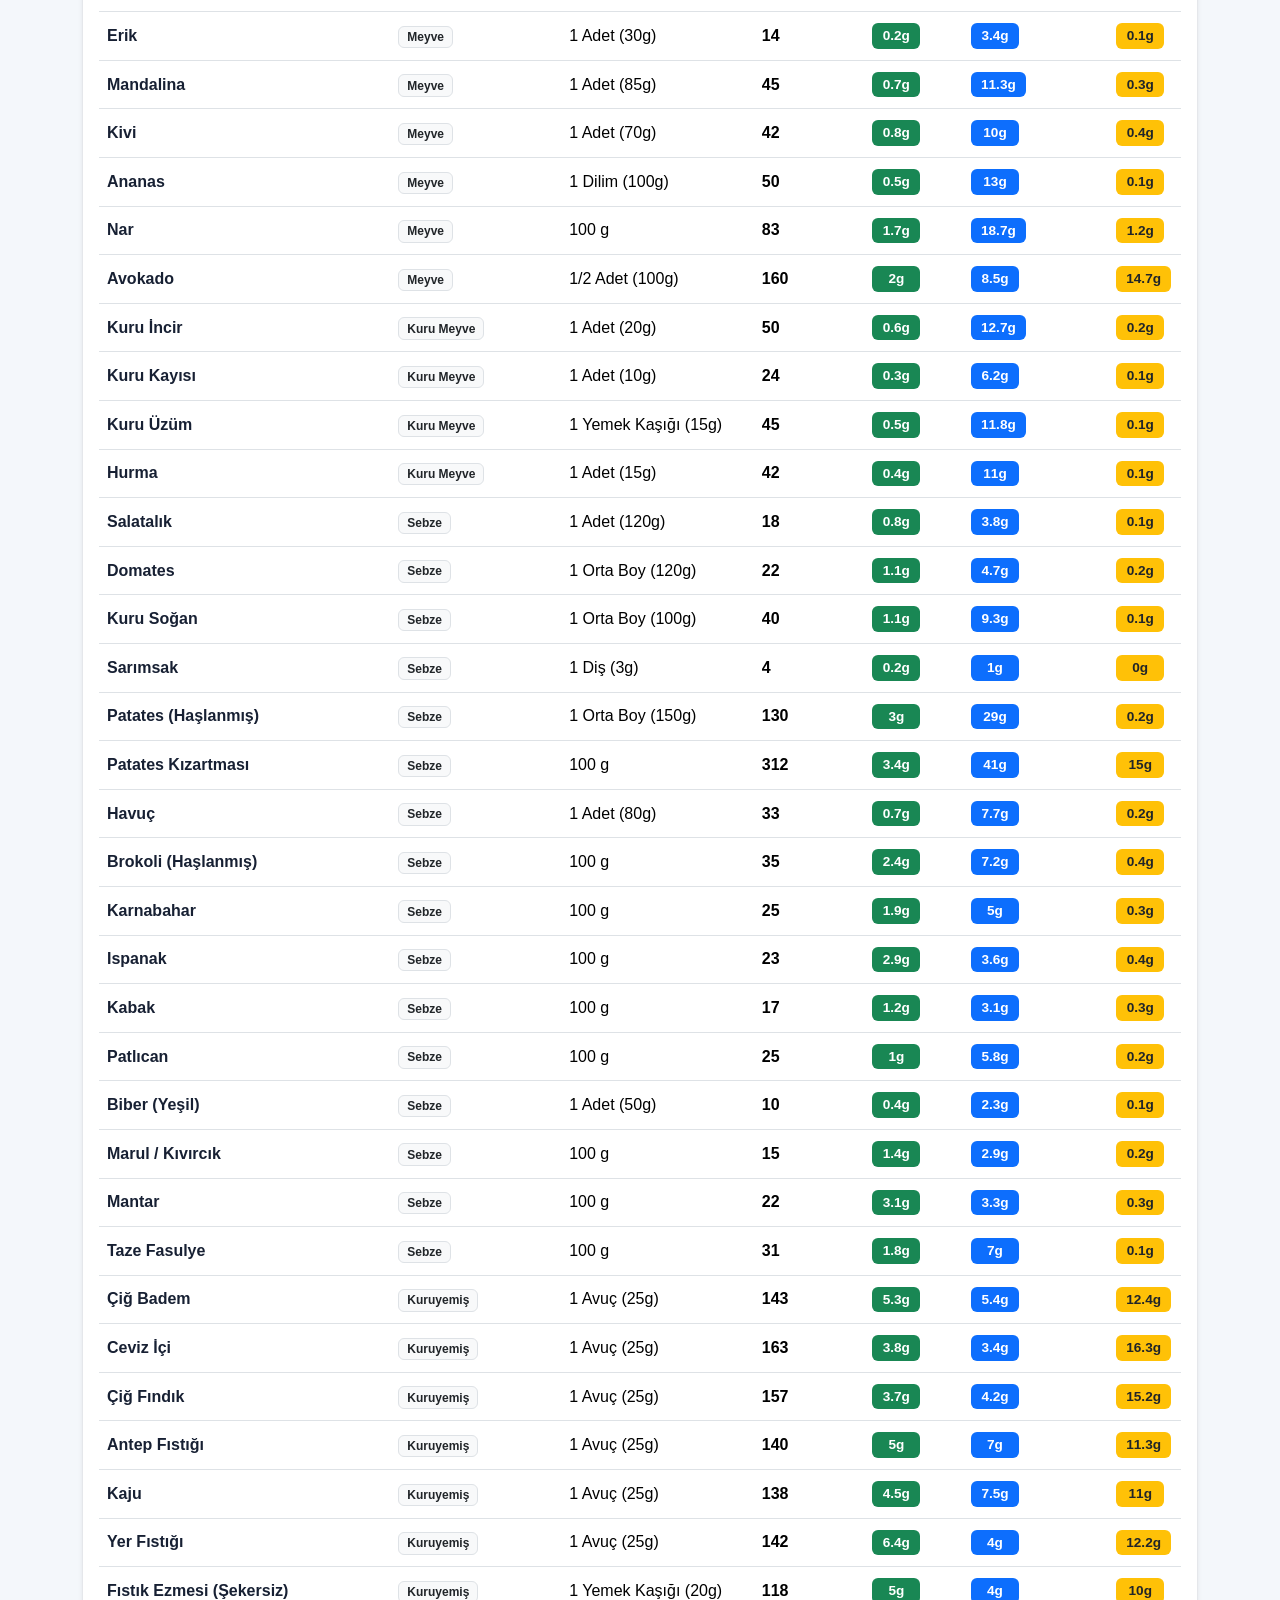
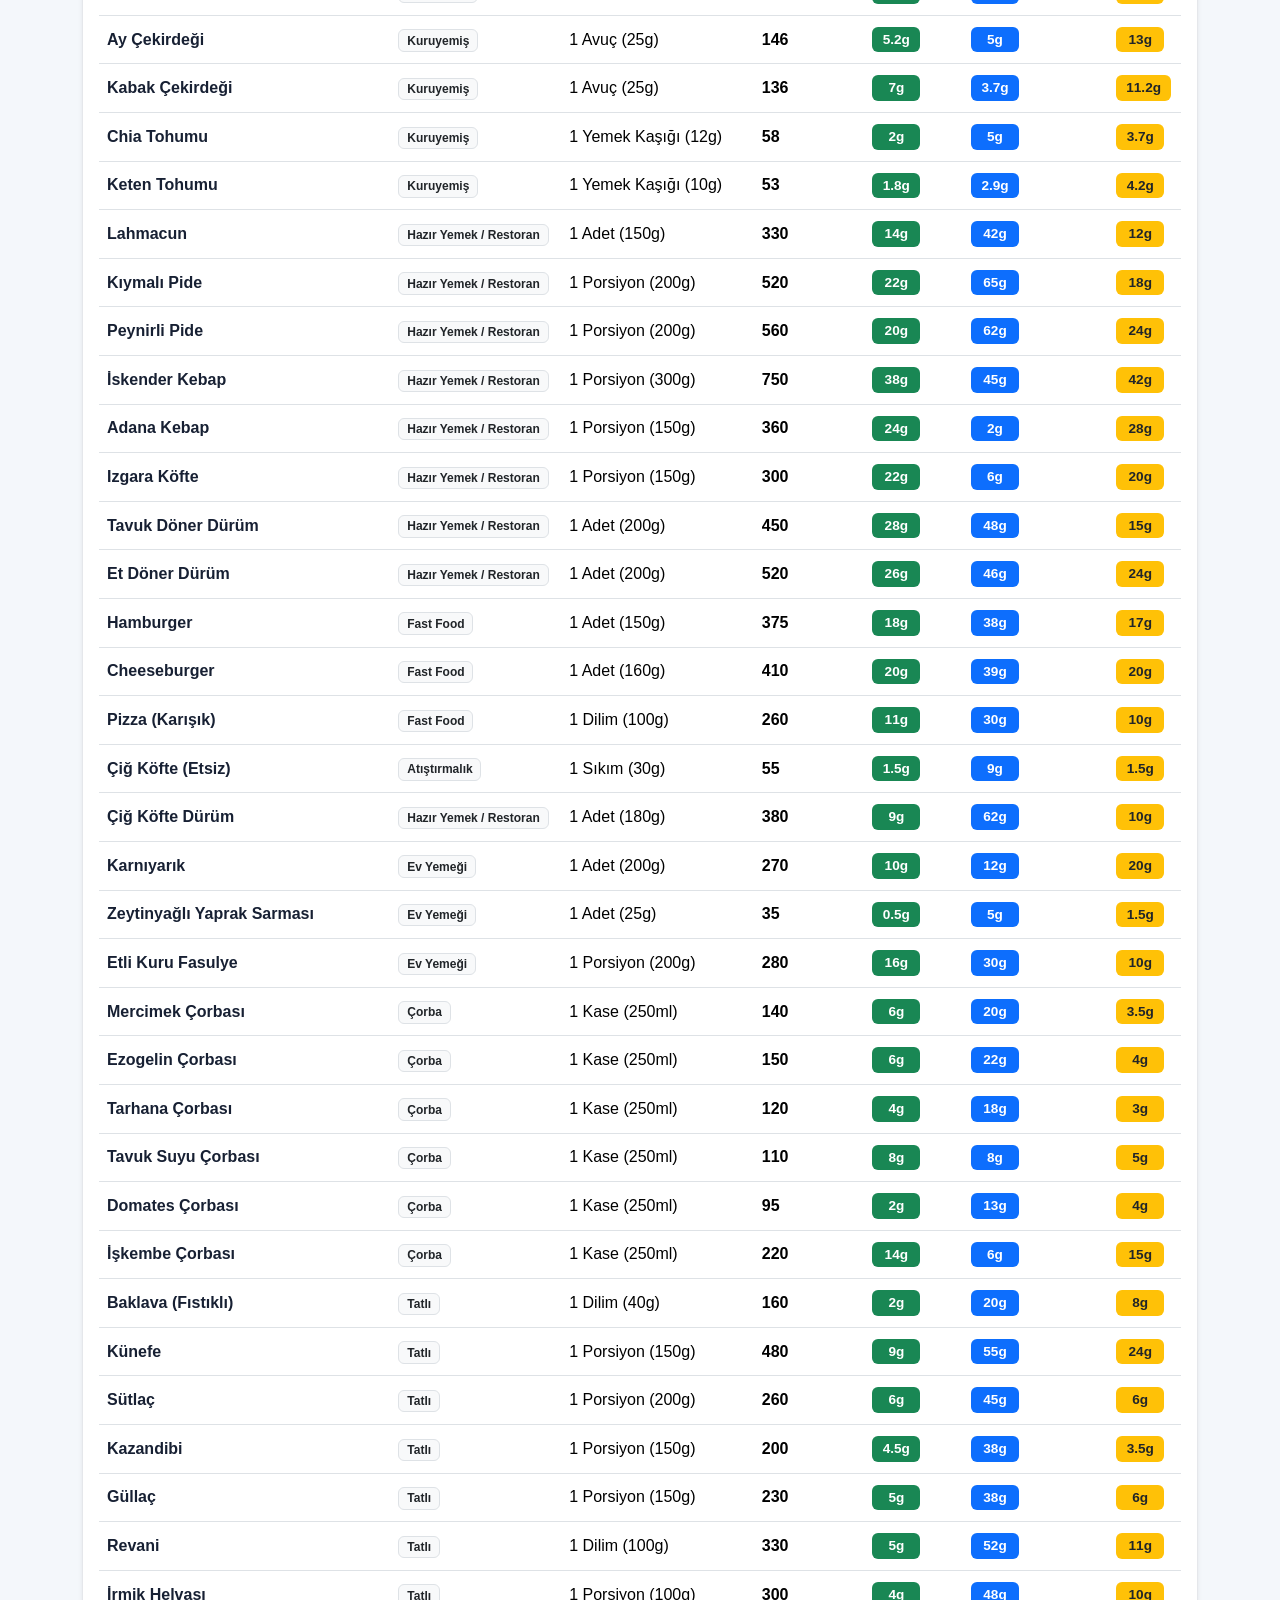
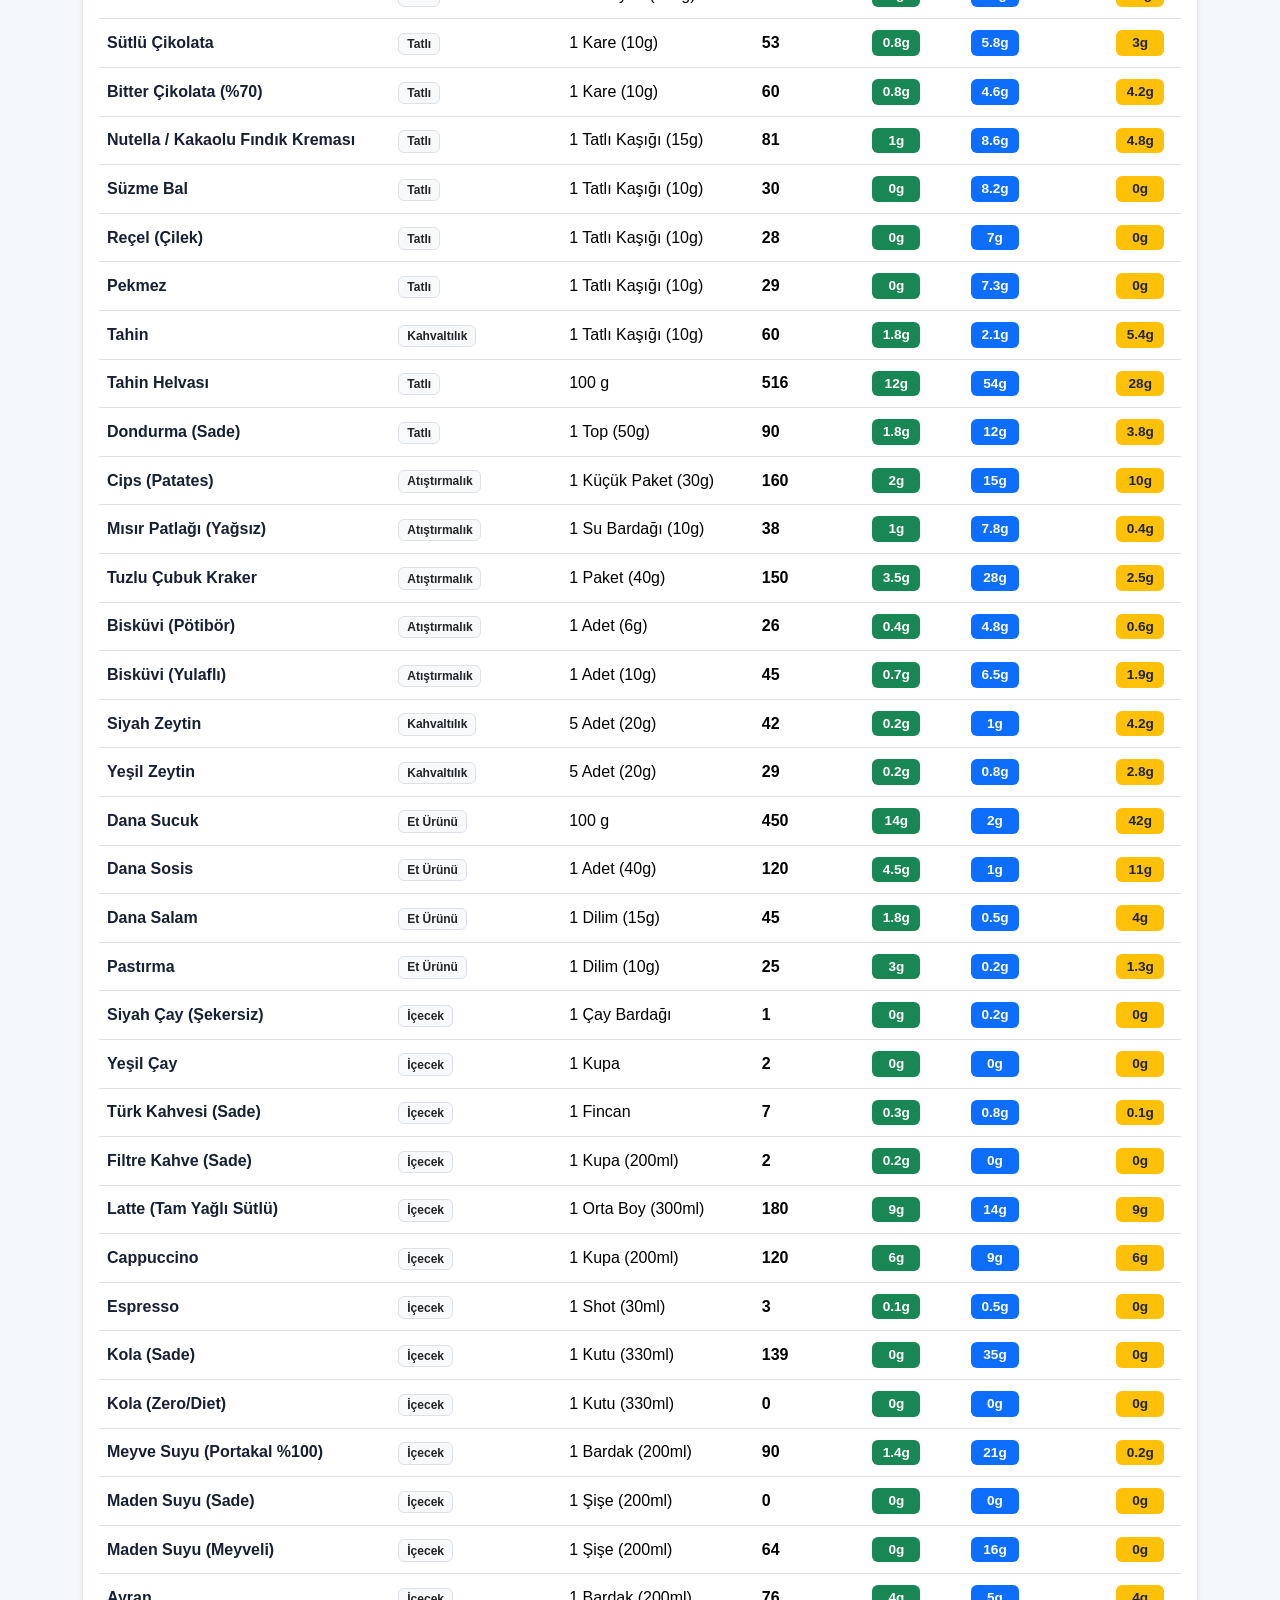
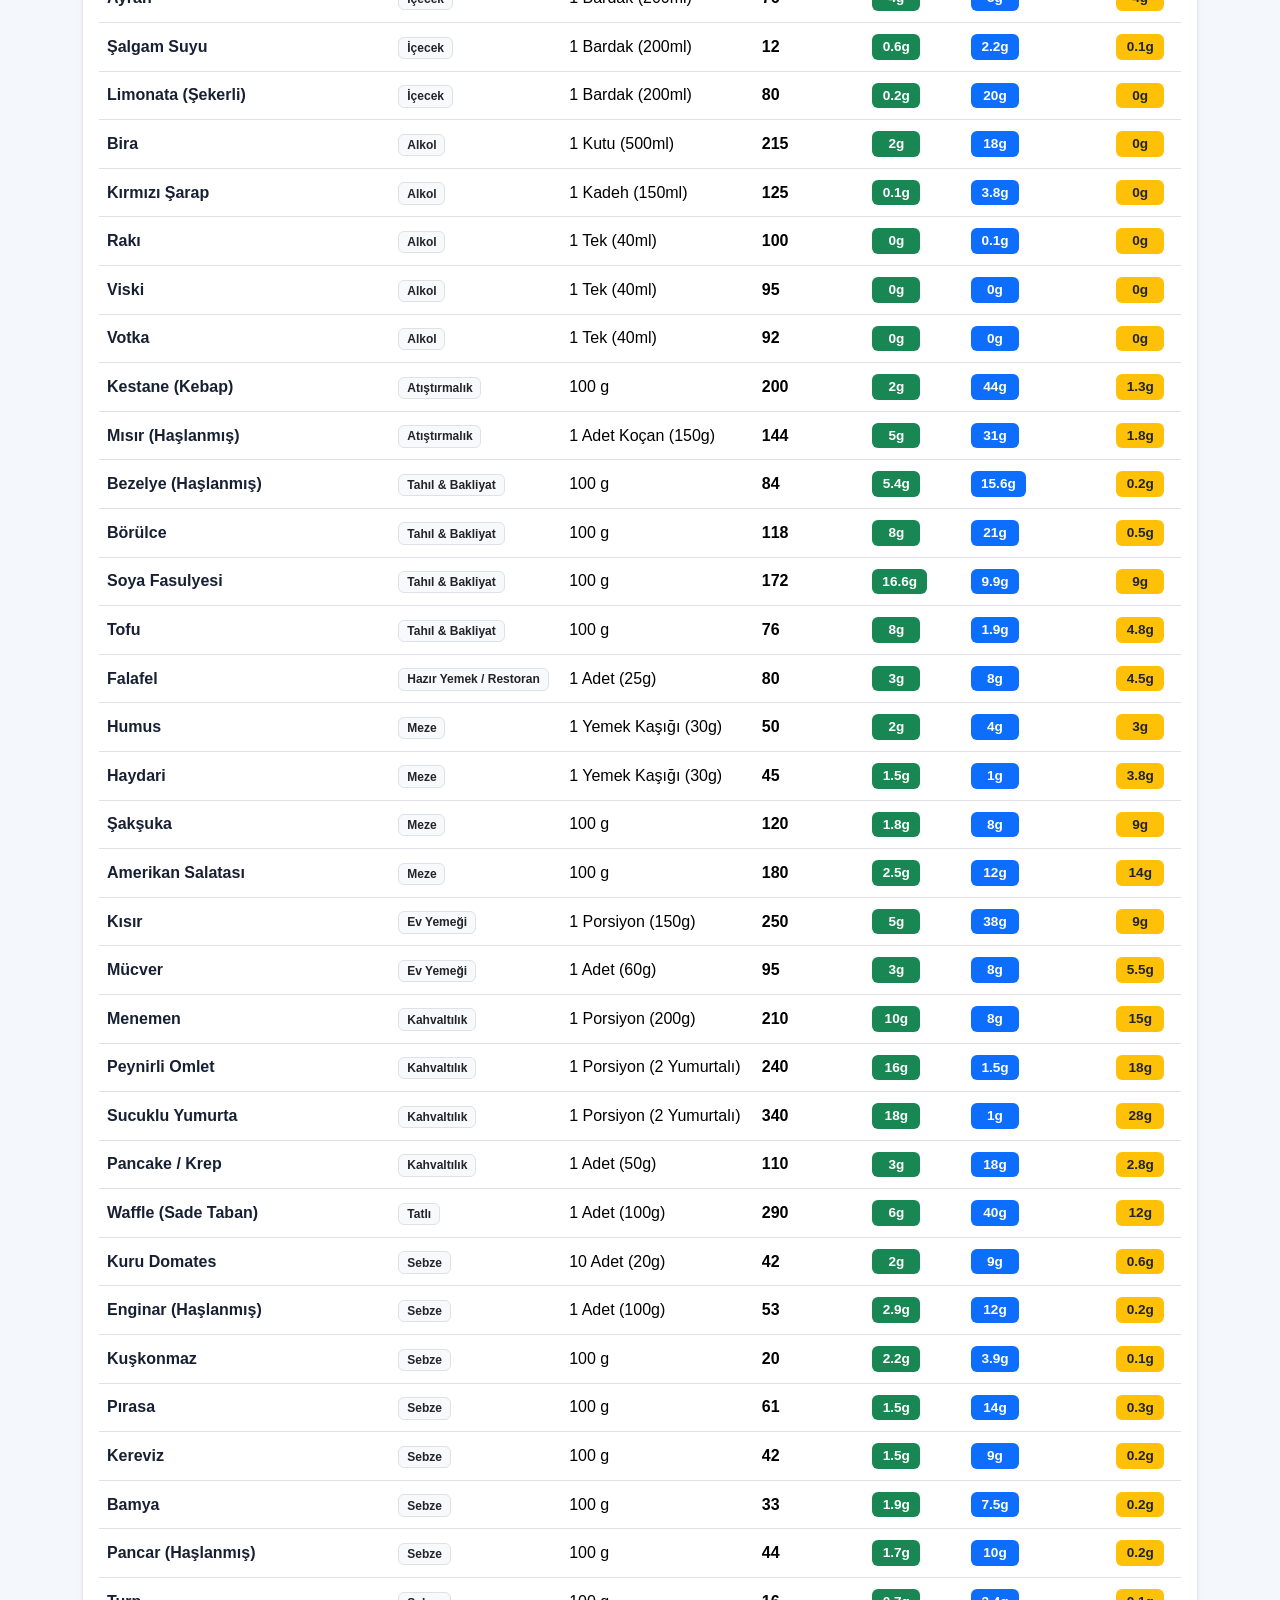
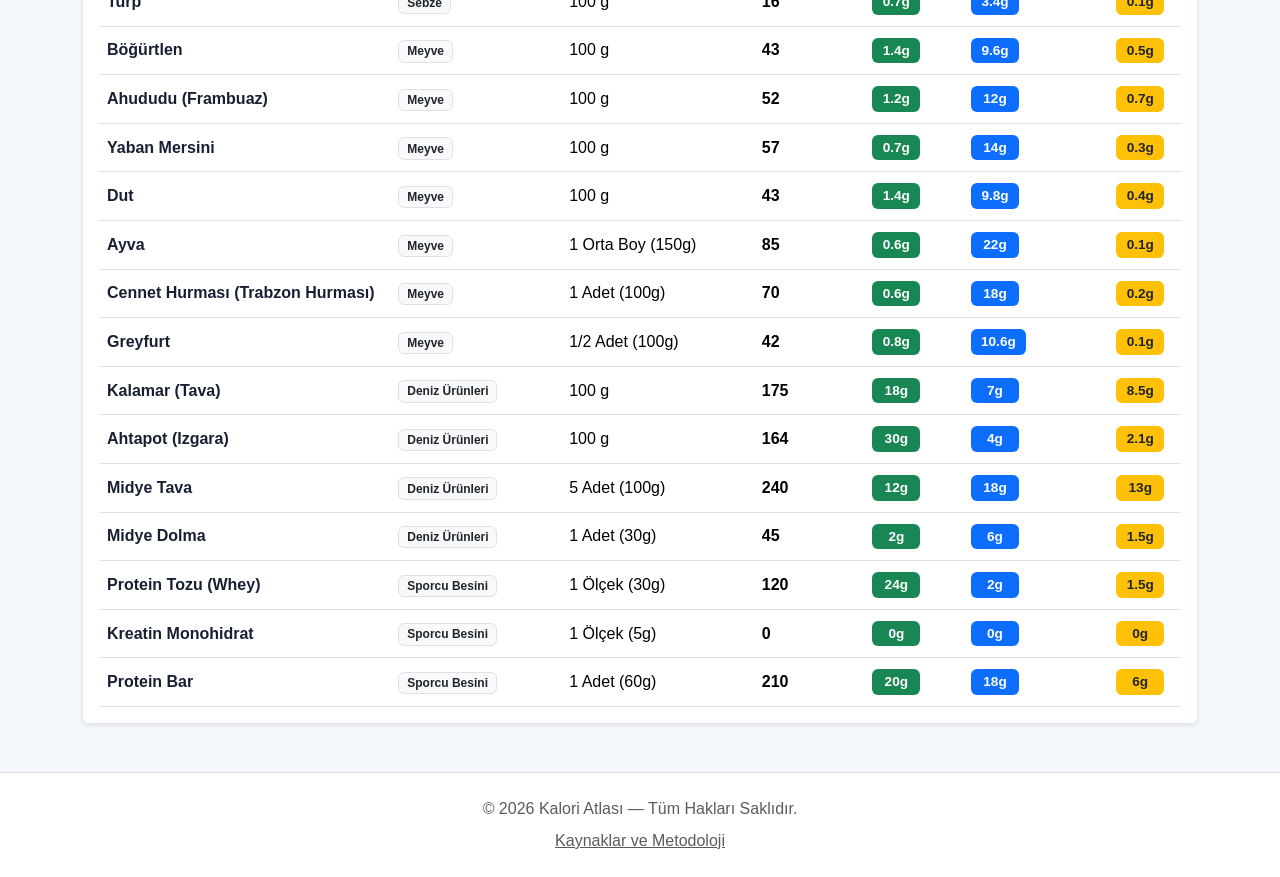
==== commit 2570225f: "Update index.html" ====
--- a/index.html
+++ b/index.html
@@ -127,6 +127,6 @@
     </div>
   </footer>
 
- <script src="script.js?v=2"></script>
+ <script src="script.js?v=3"></script>
 </body>
 </html>
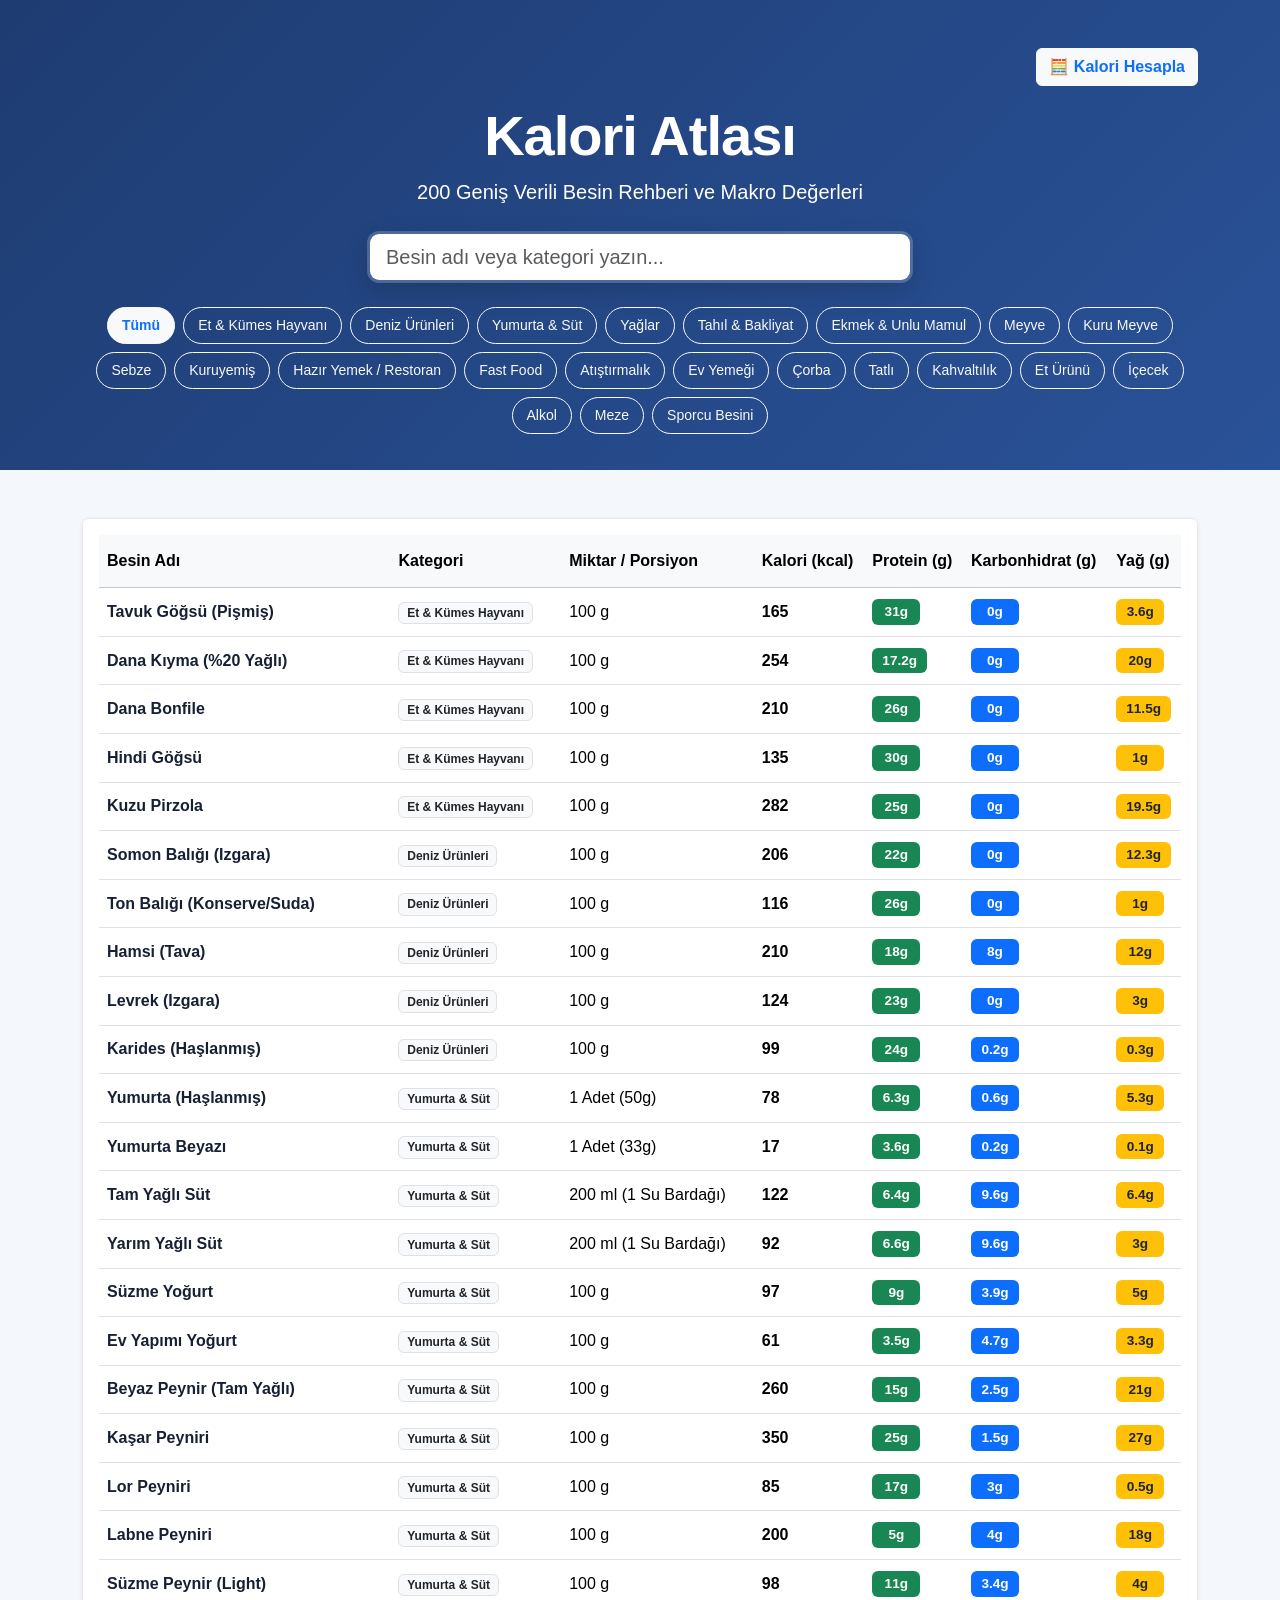
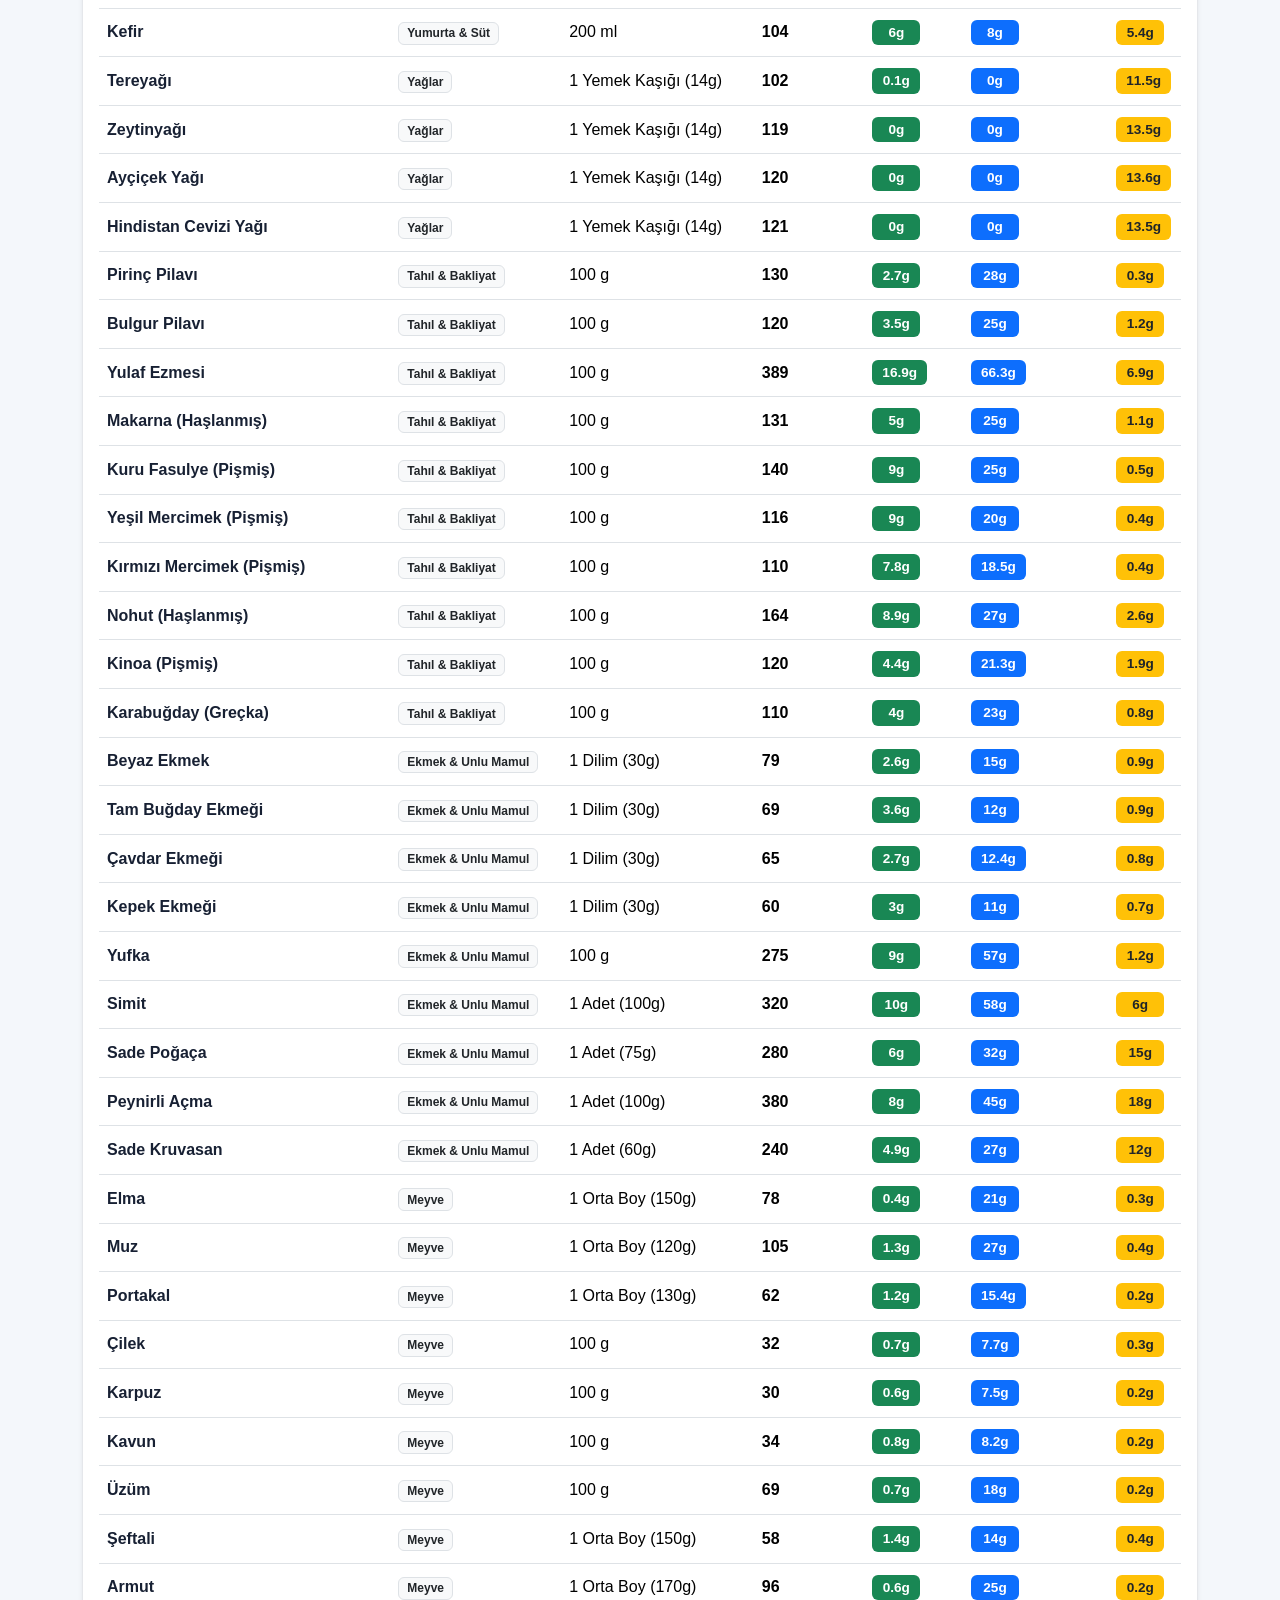
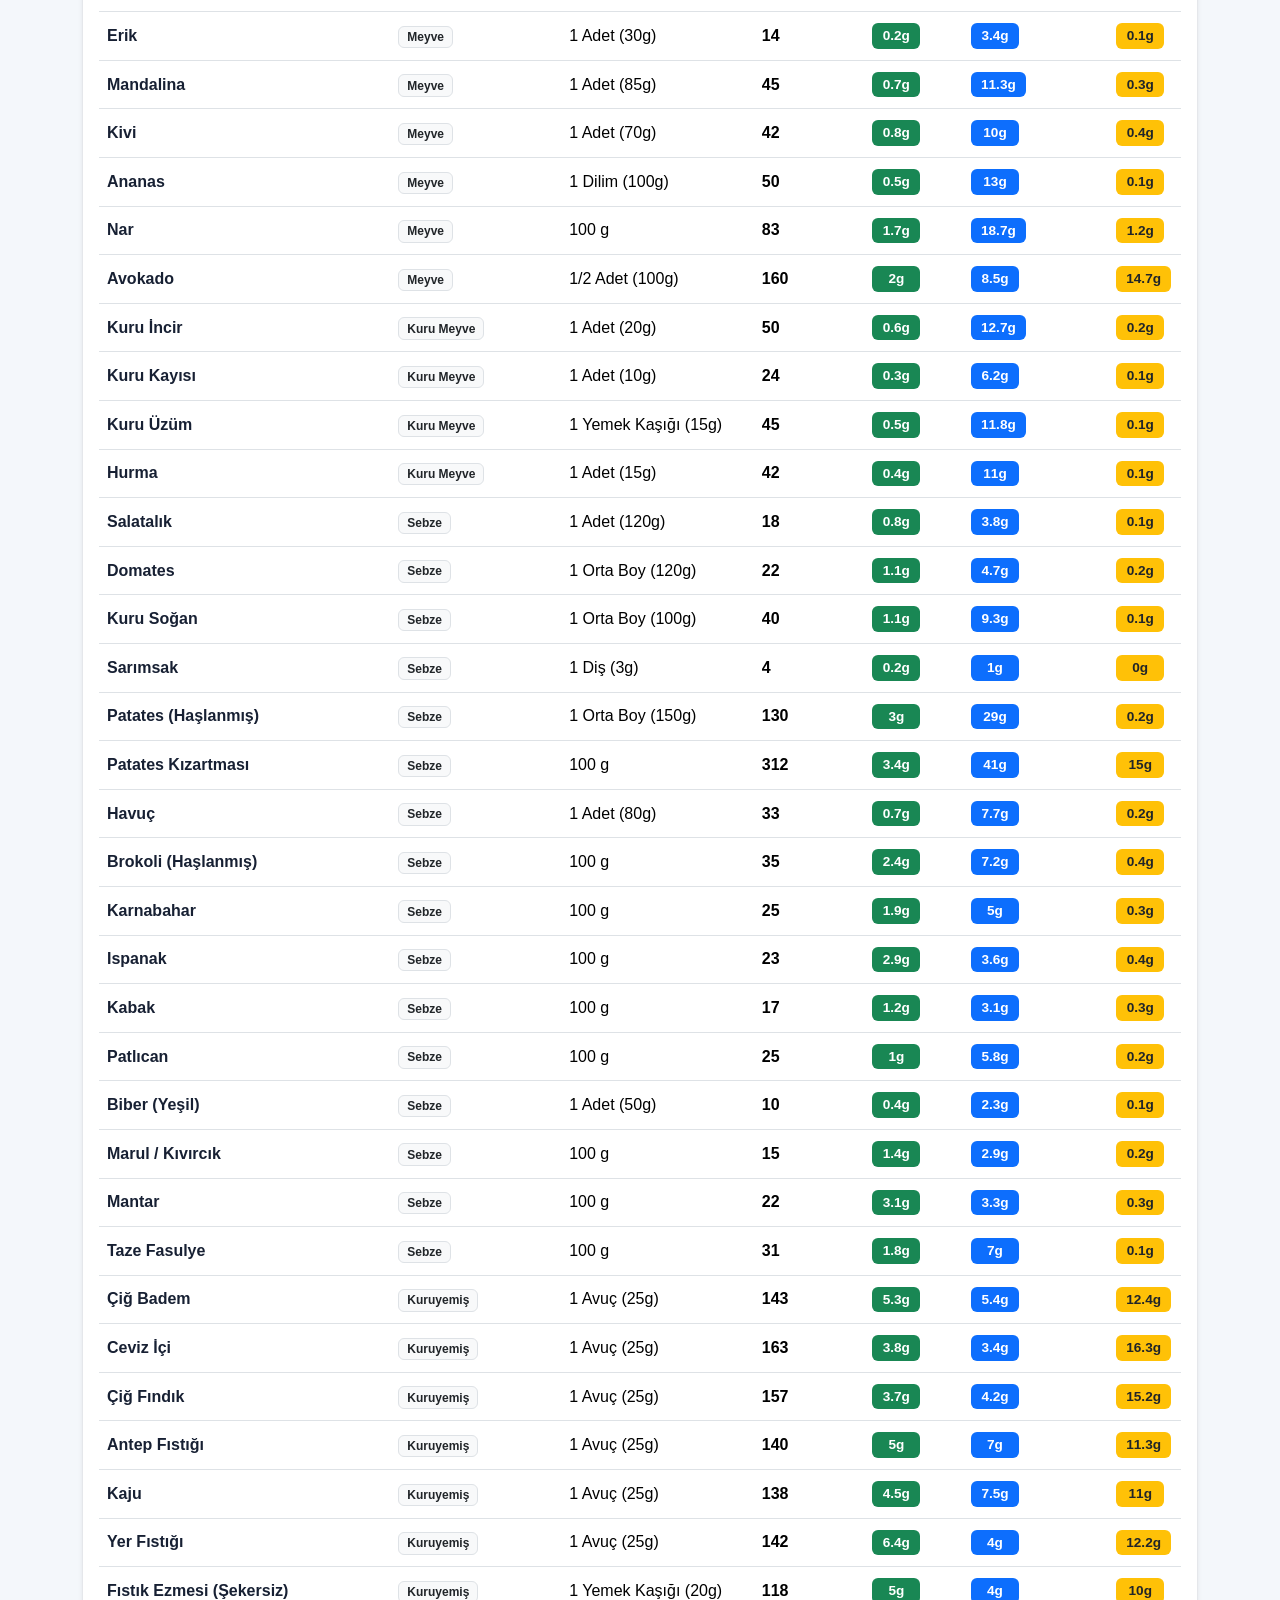
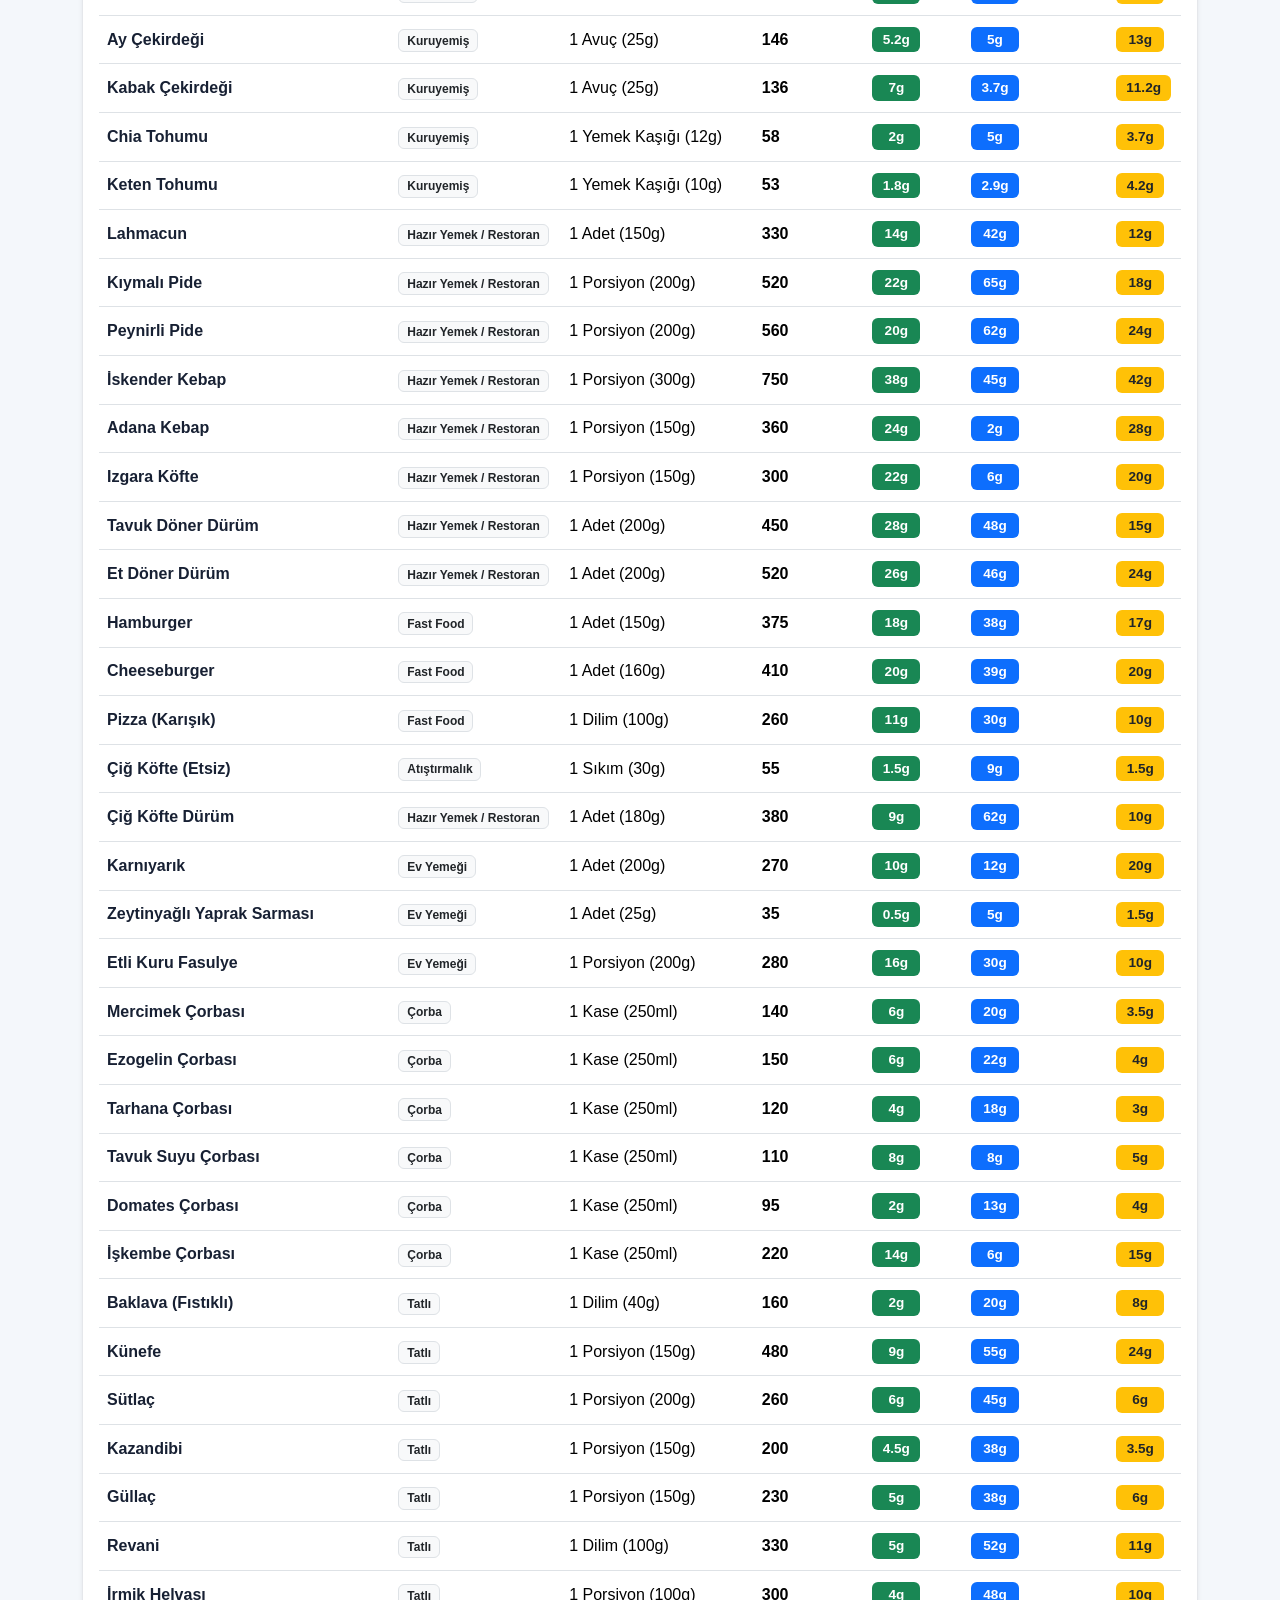
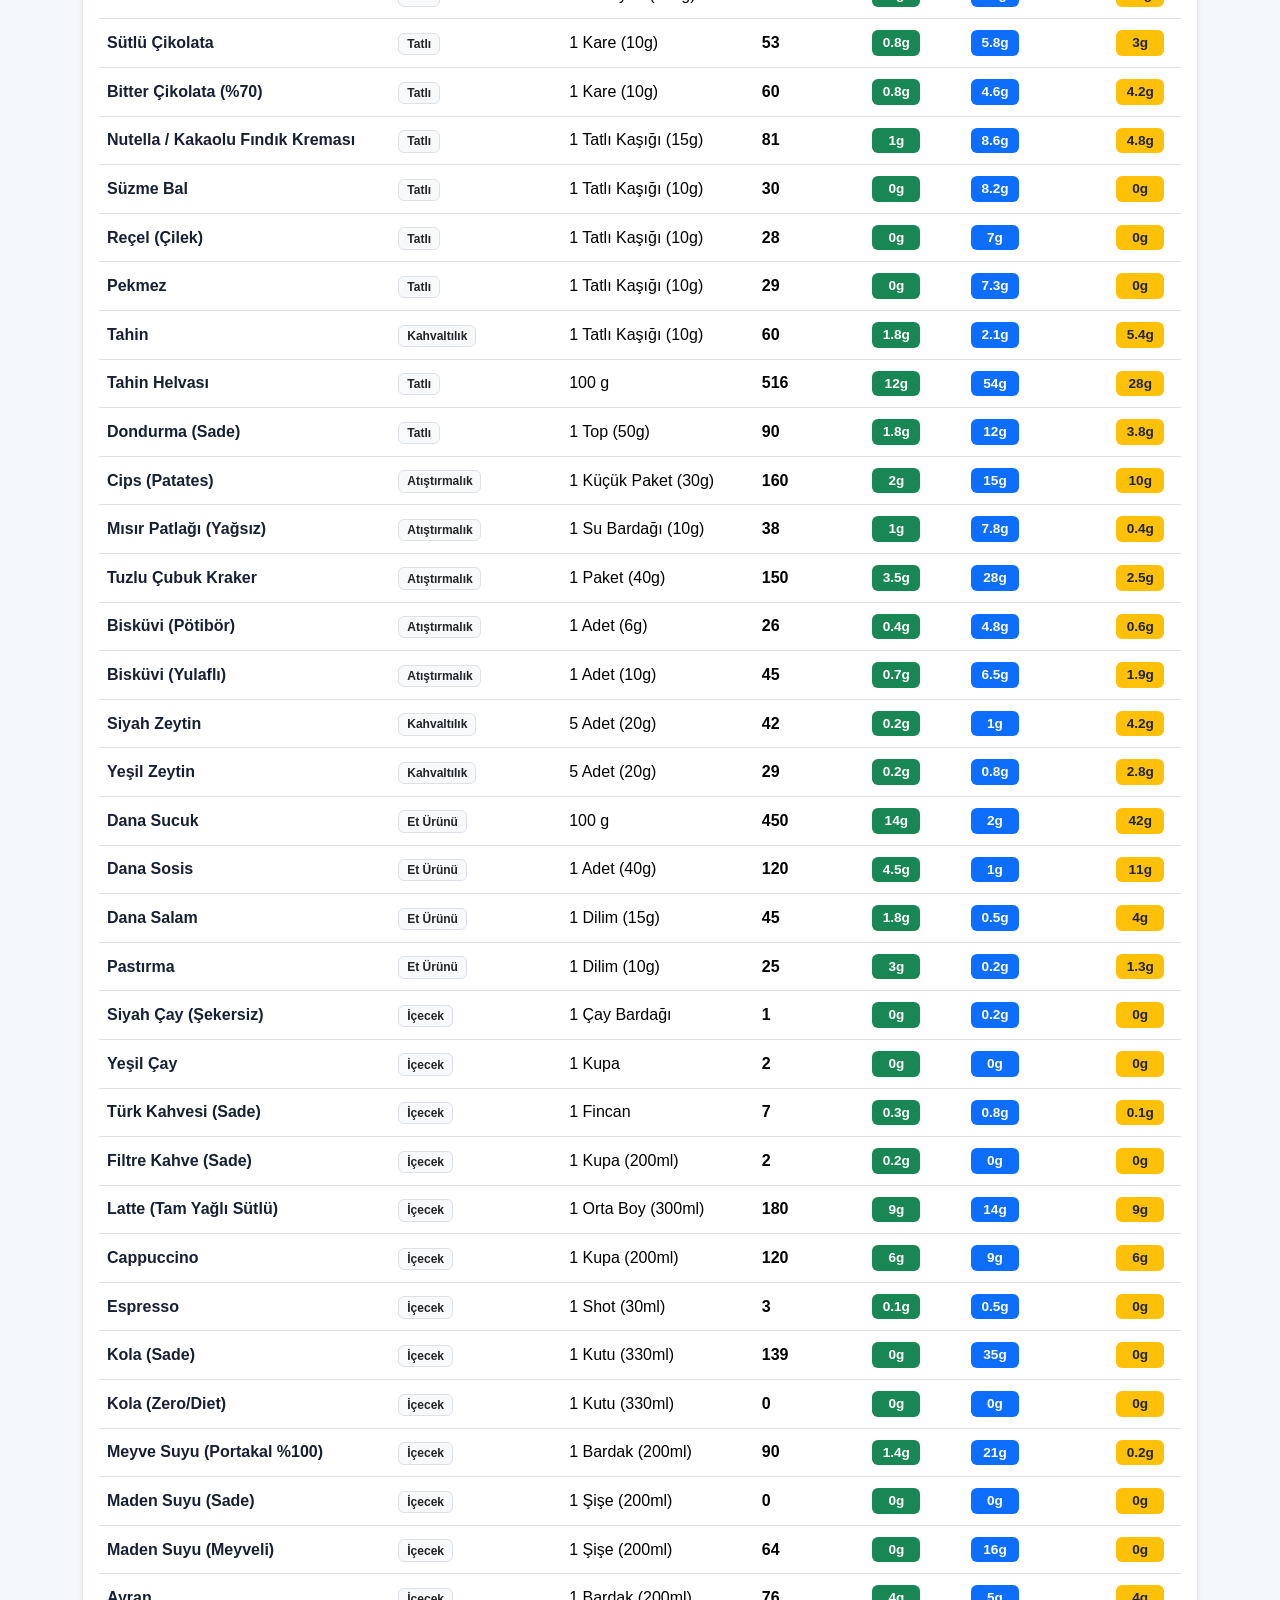
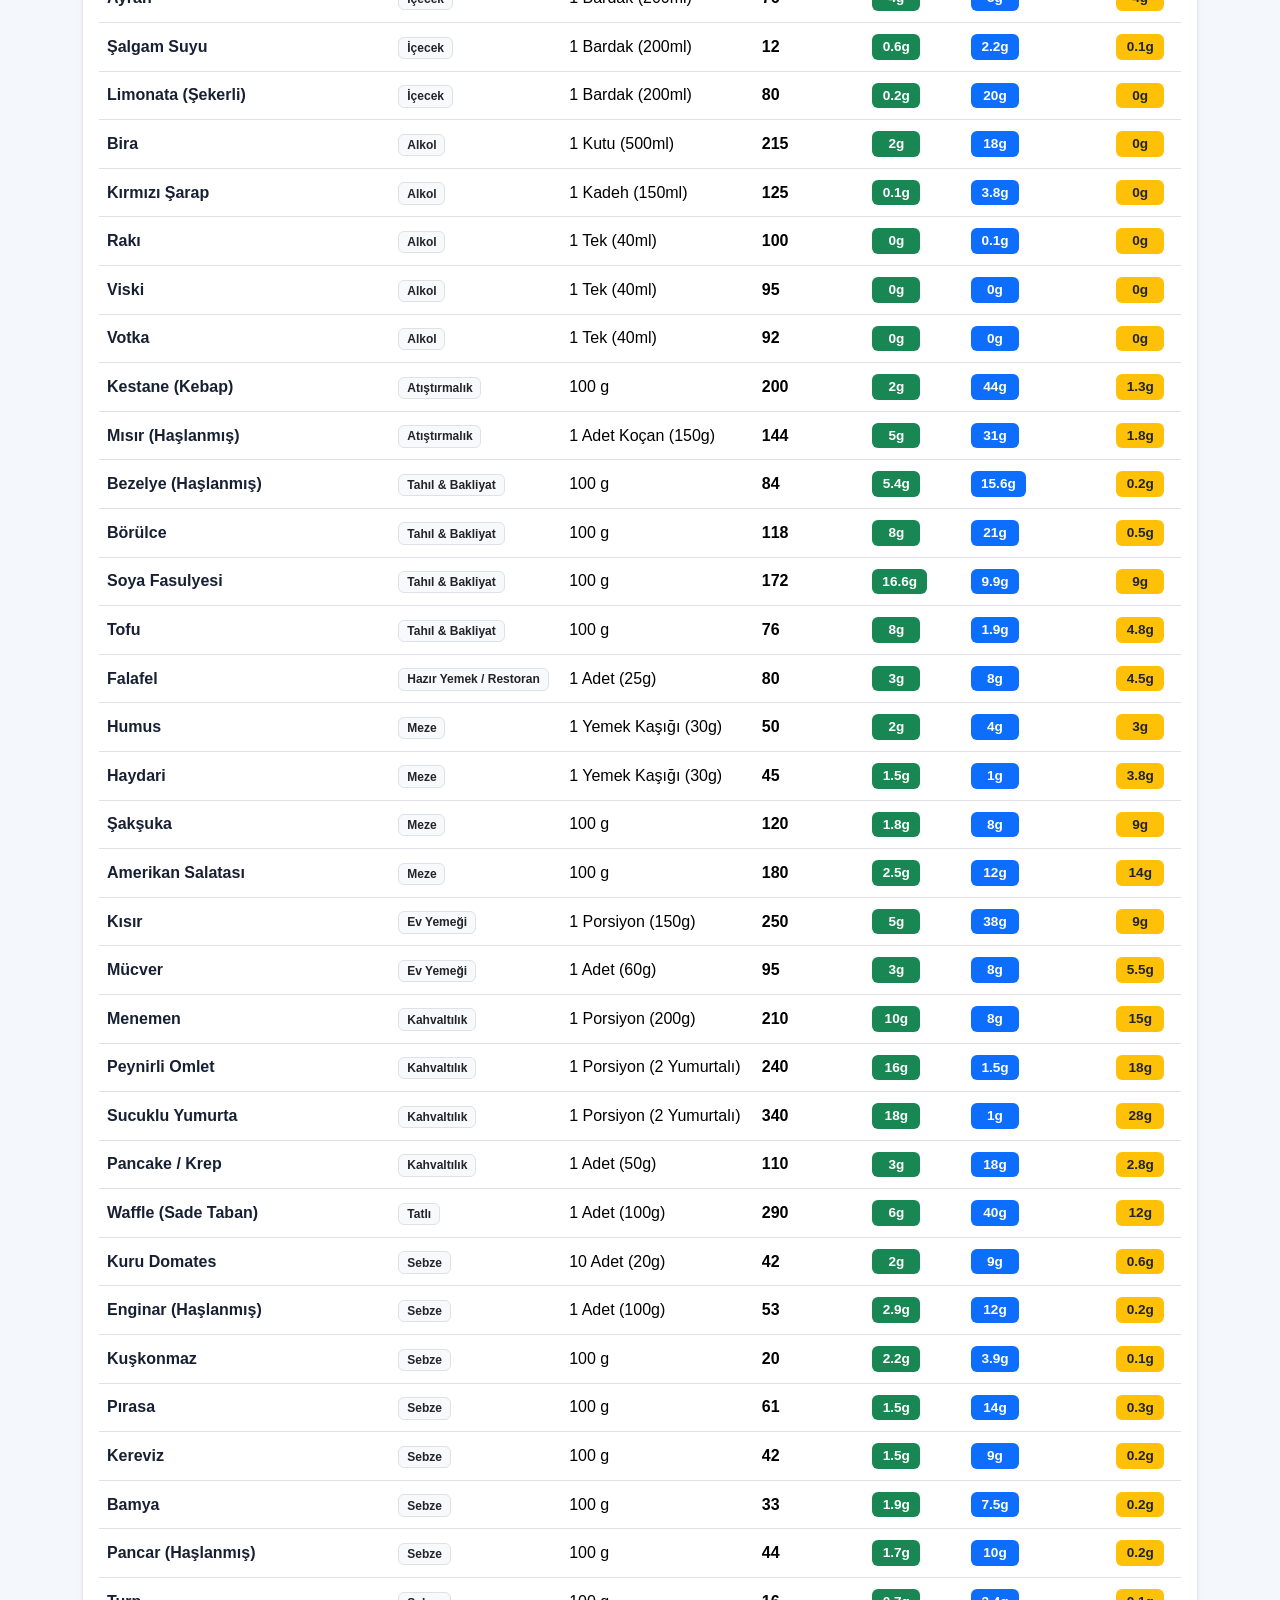
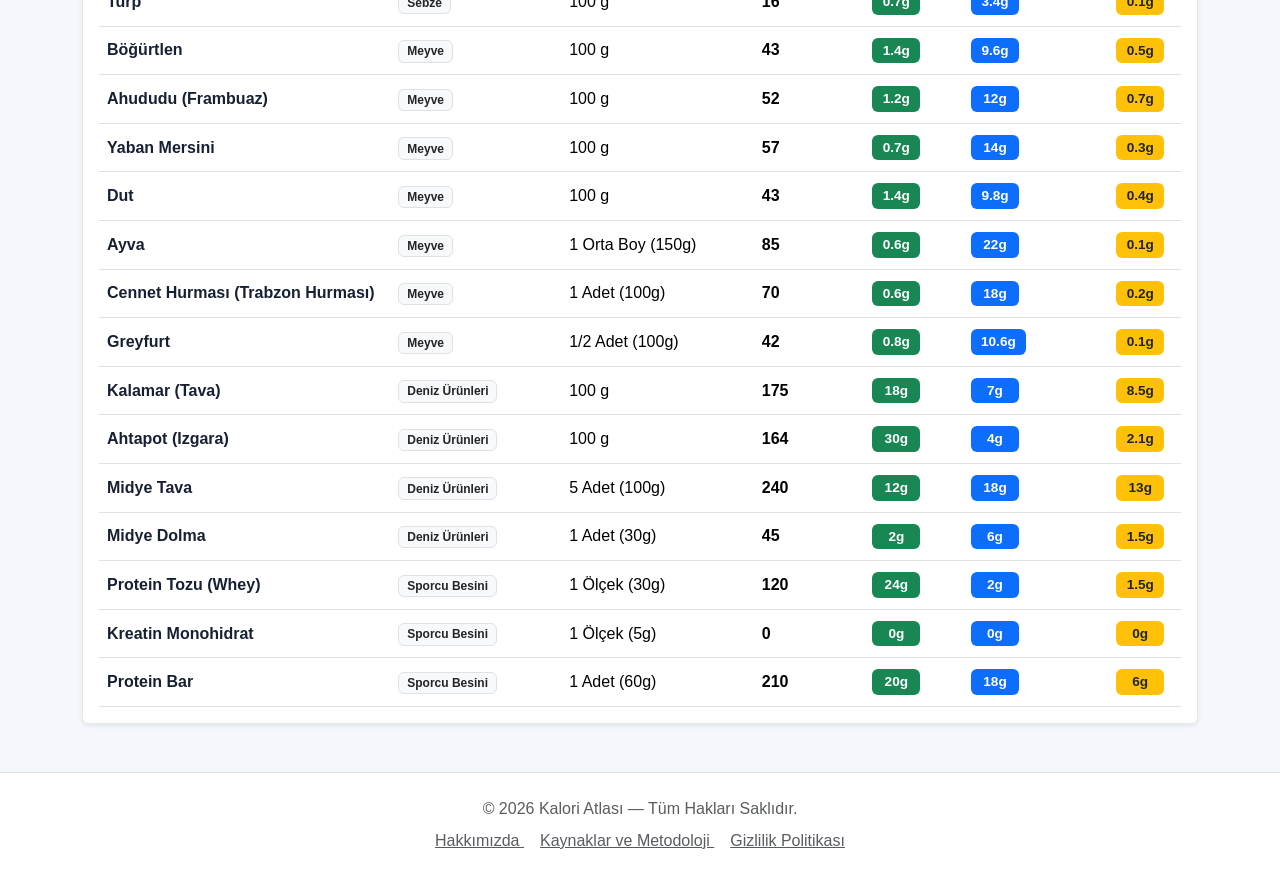
==== commit 4a8eddbe: "Update index.html" ====
--- a/index.html
+++ b/index.html
@@ -117,12 +117,17 @@
     <p class="mb-0">
       © 2026 Kalori Atlası — Tüm Hakları Saklıdır.
     </p>
-        <div class="mt-2">
-      <a
-        href="/kaynaklar.html"
-        class="text-muted"
-      >
+            <div class="mt-2">
+      <a href="/hakkimizda.html" class="text-muted me-3">
+        Hakkımızda
+      </a>
+
+      <a href="/kaynaklar.html" class="text-muted me-3">
         Kaynaklar ve Metodoloji
+      </a>
+
+      <a href="/gizlilik.html" class="text-muted">
+        Gizlilik Politikası
       </a>
     </div>
   </footer>
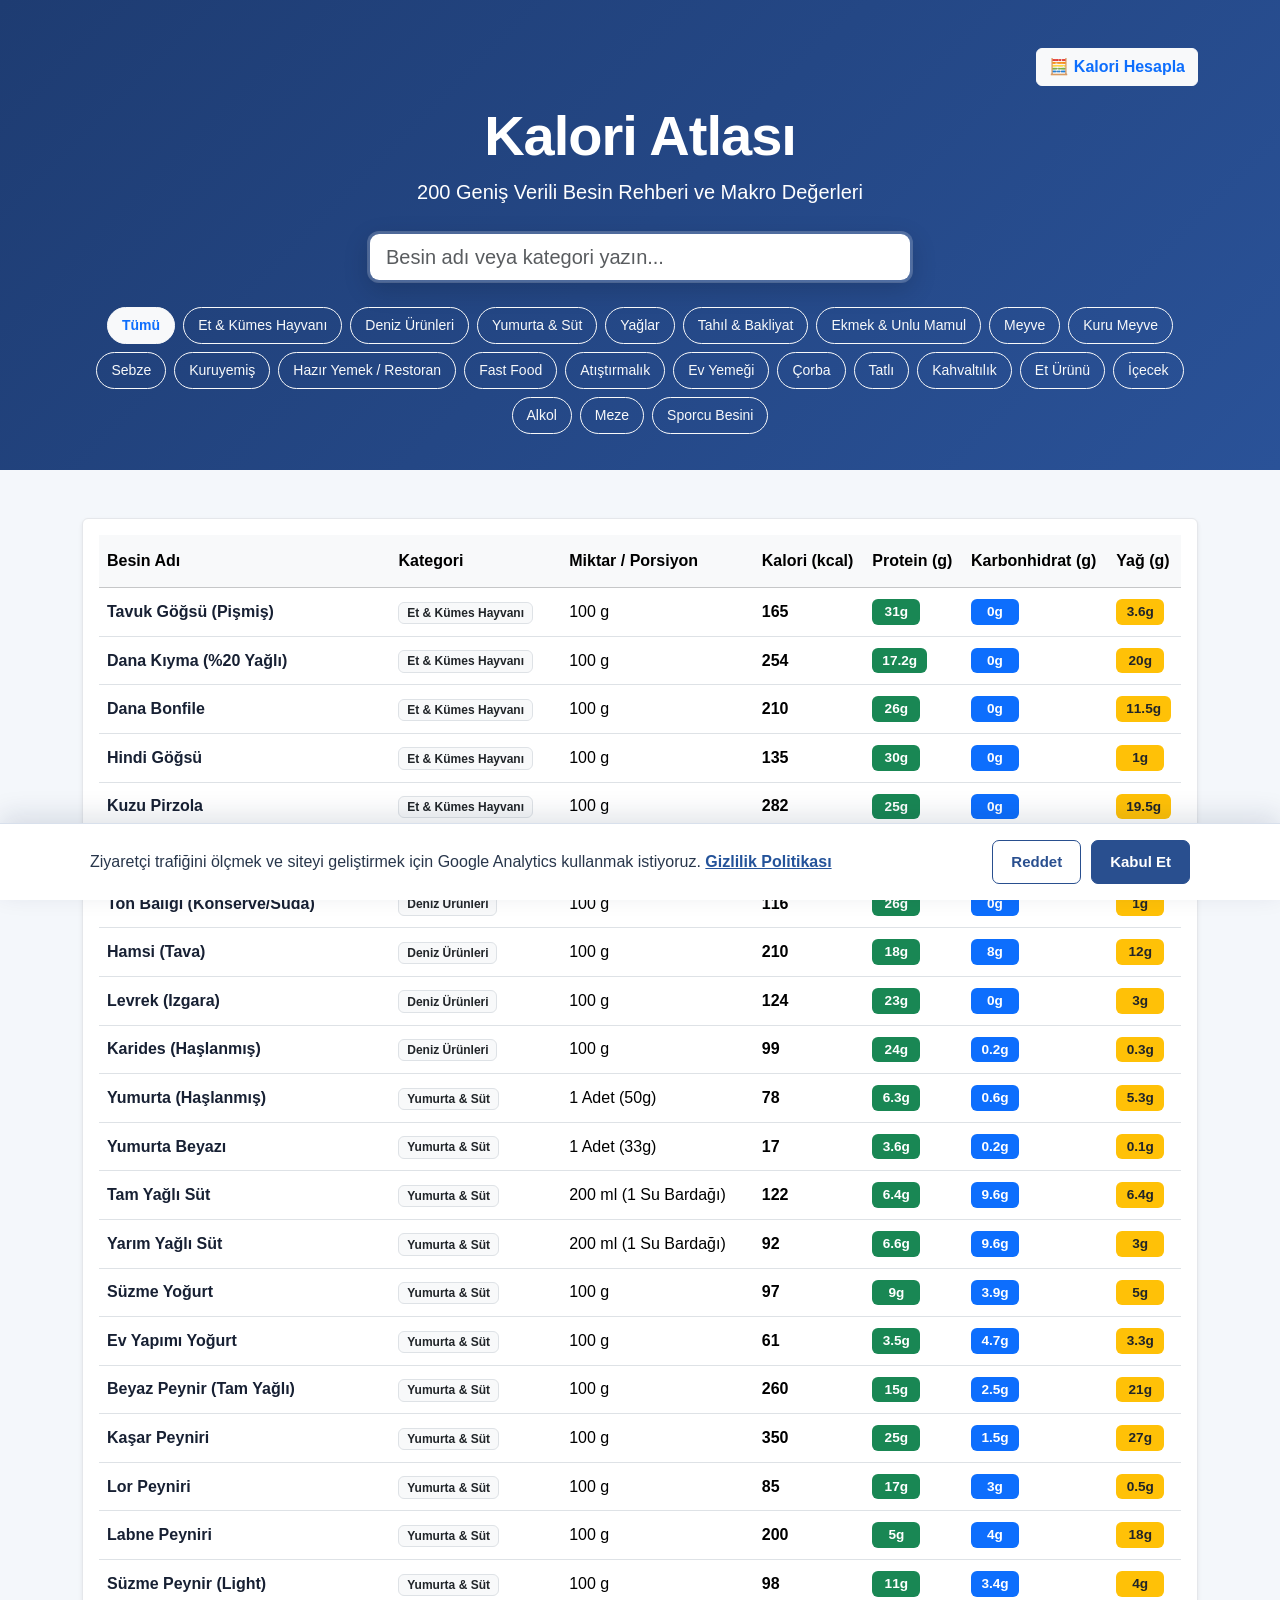
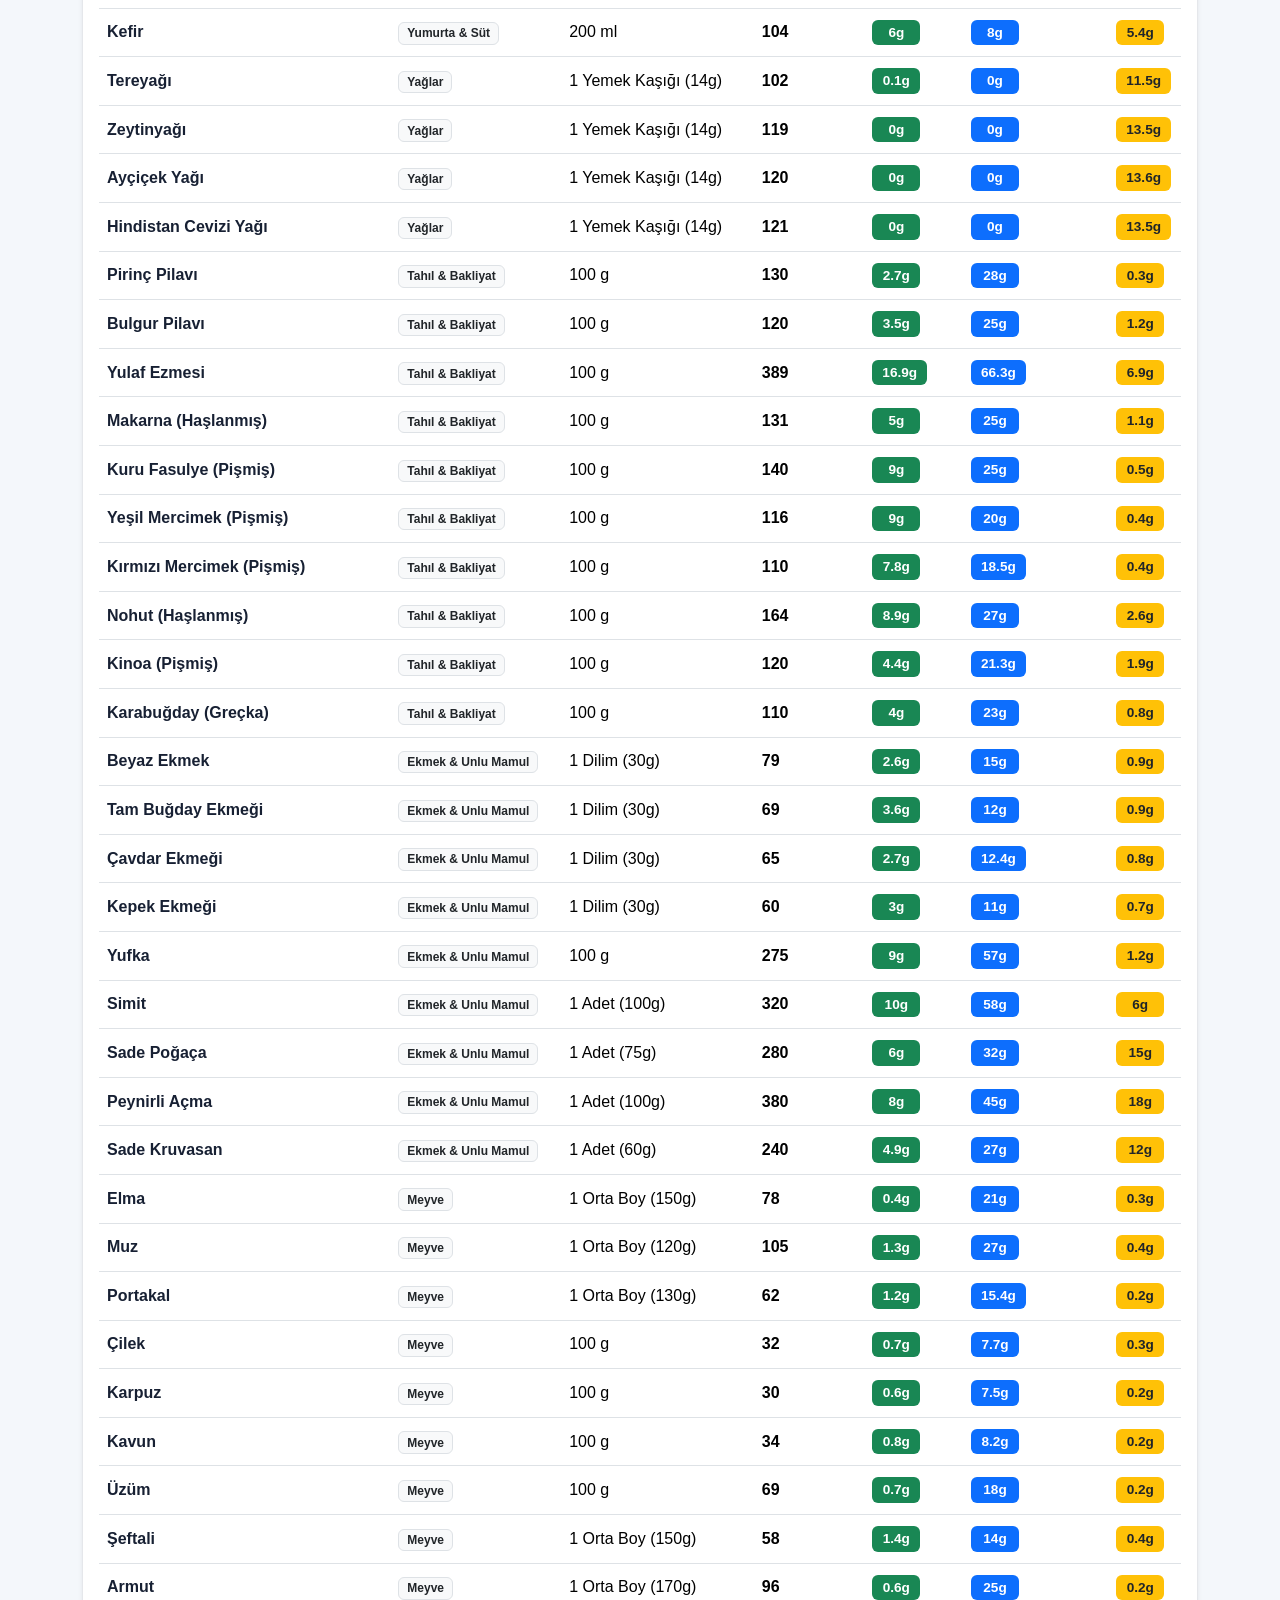
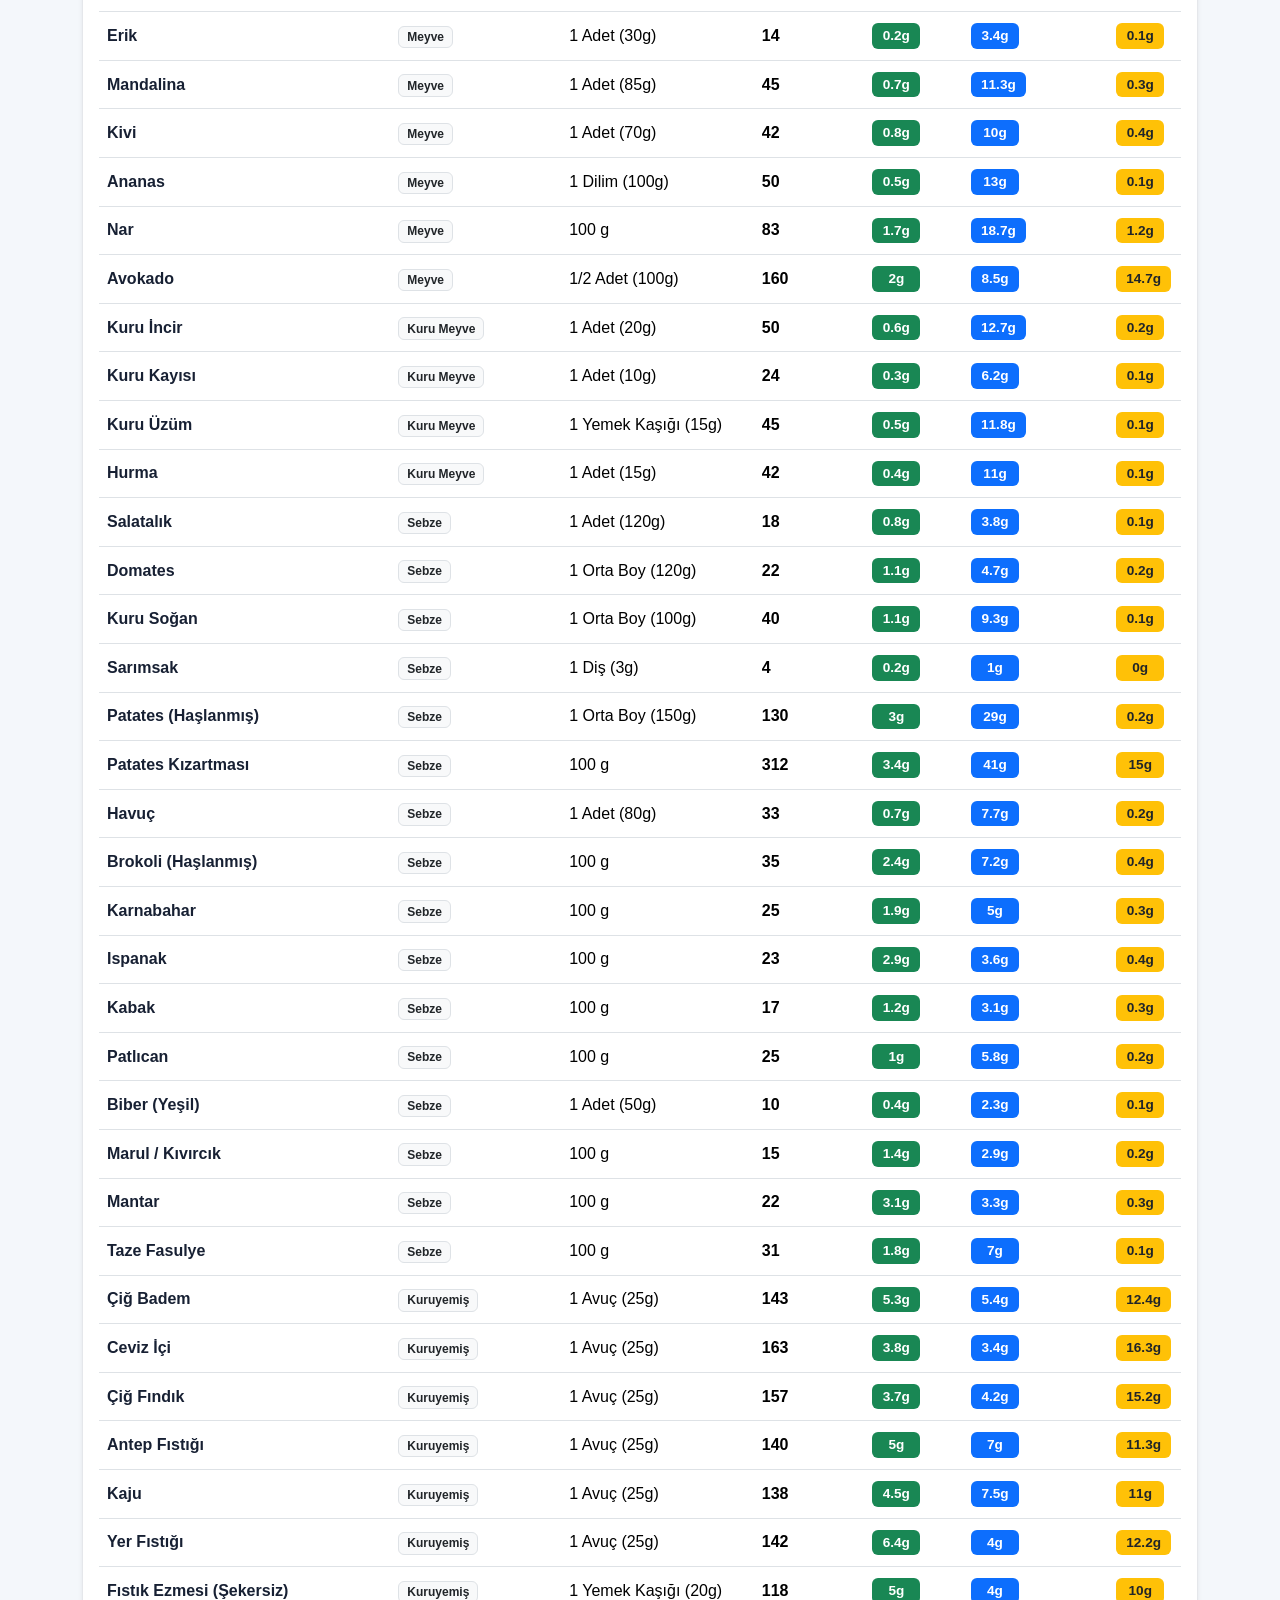
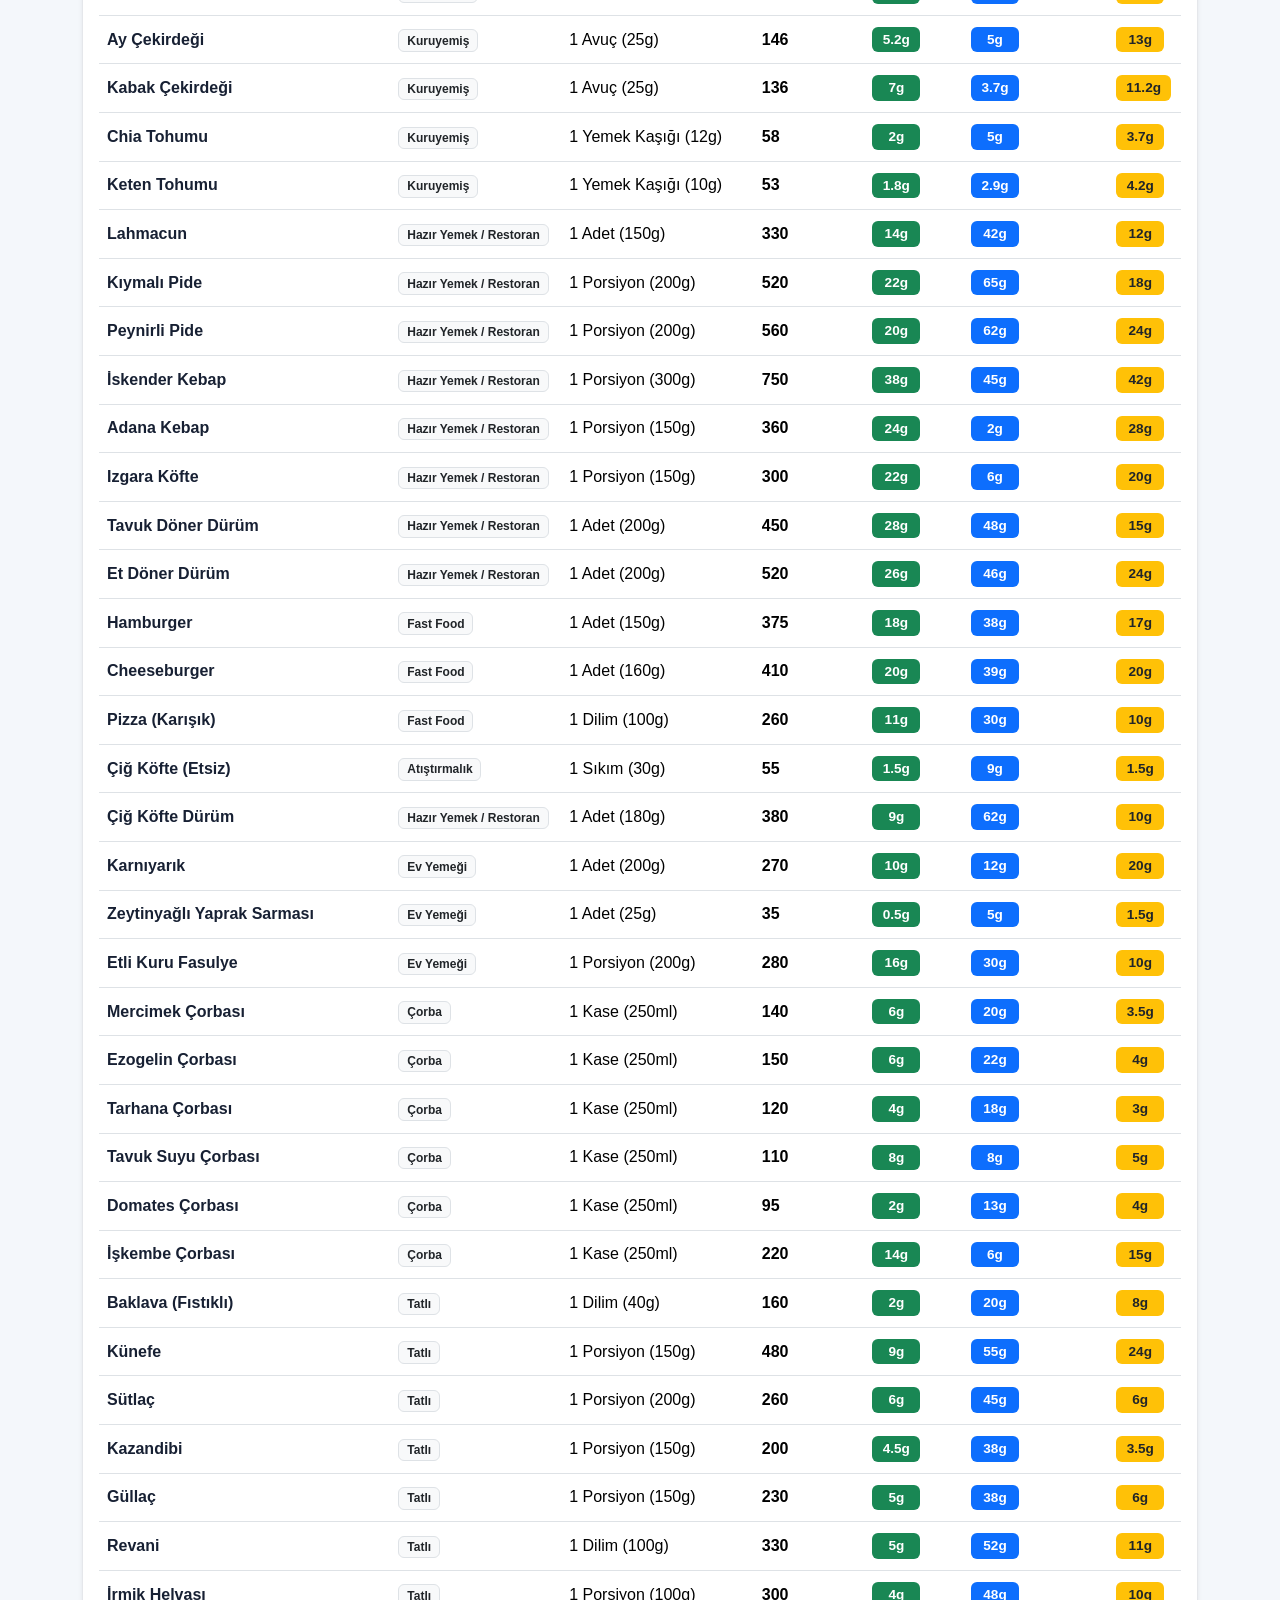
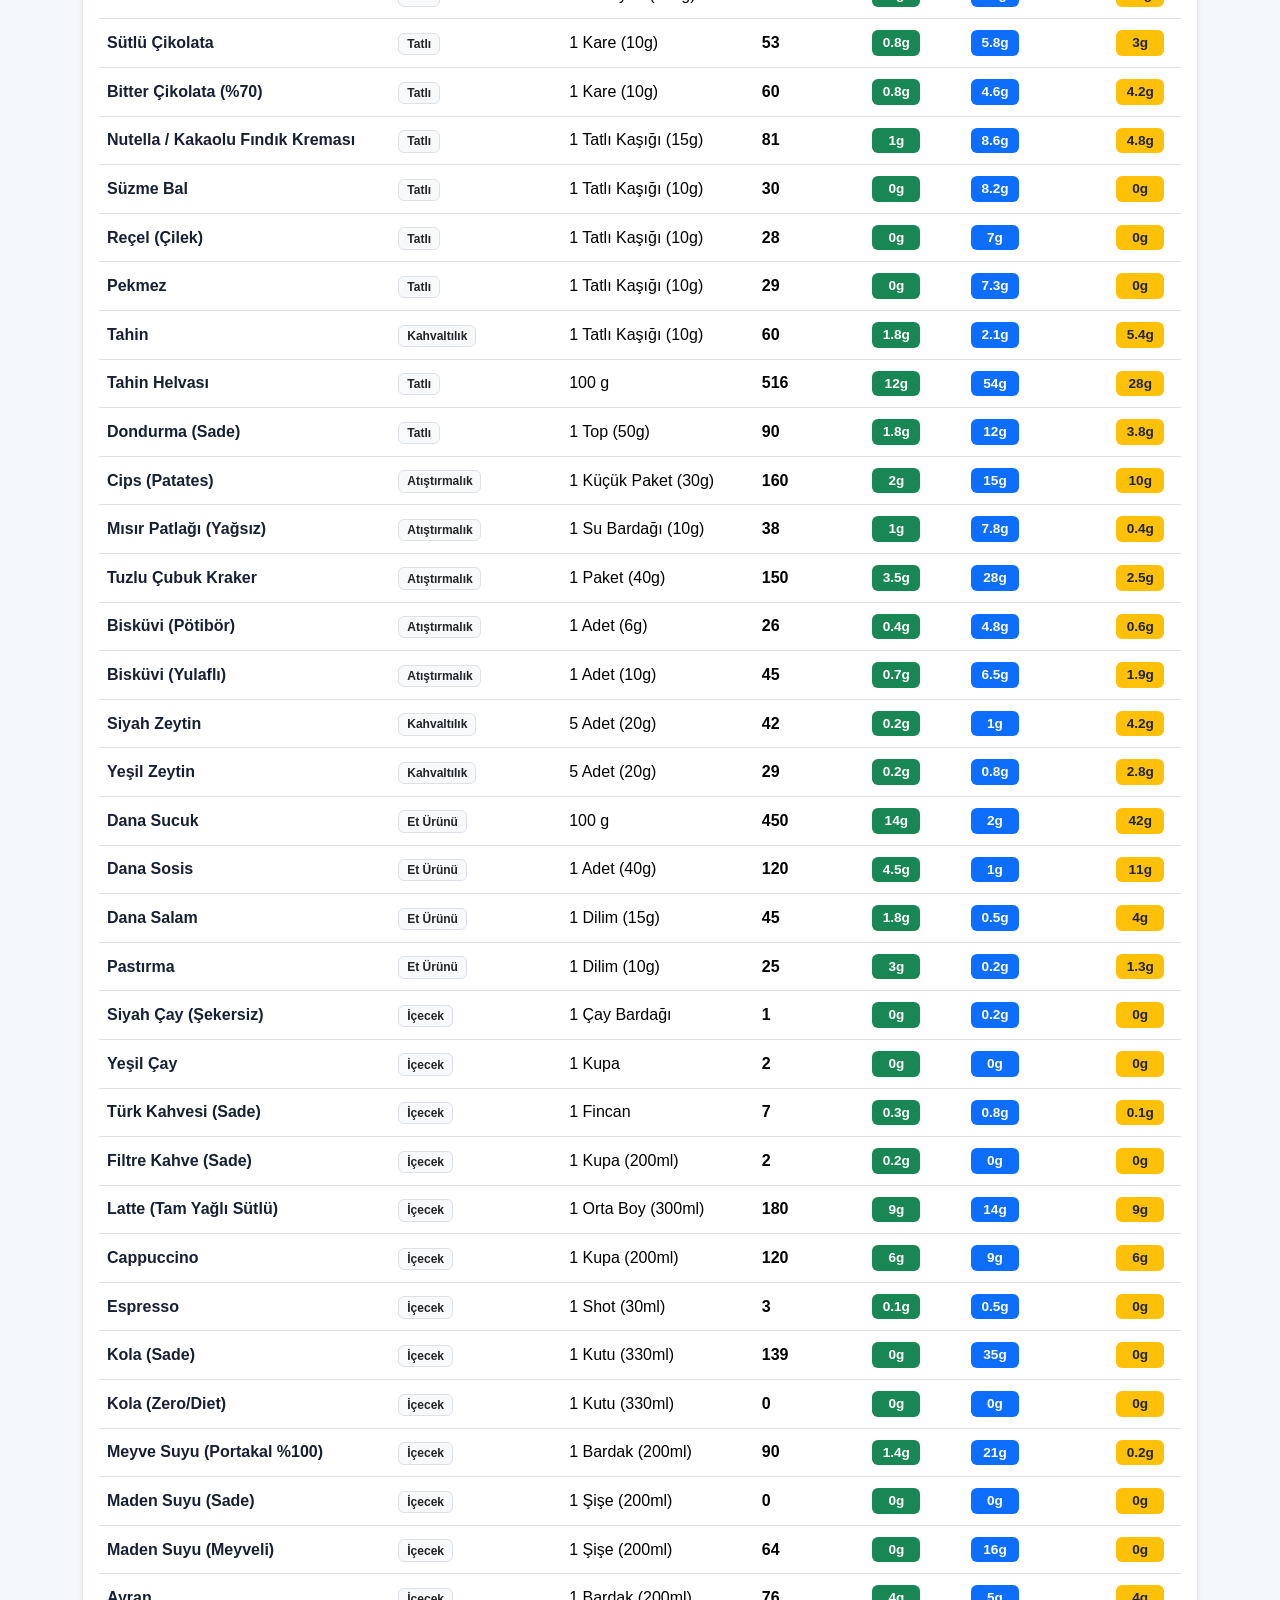
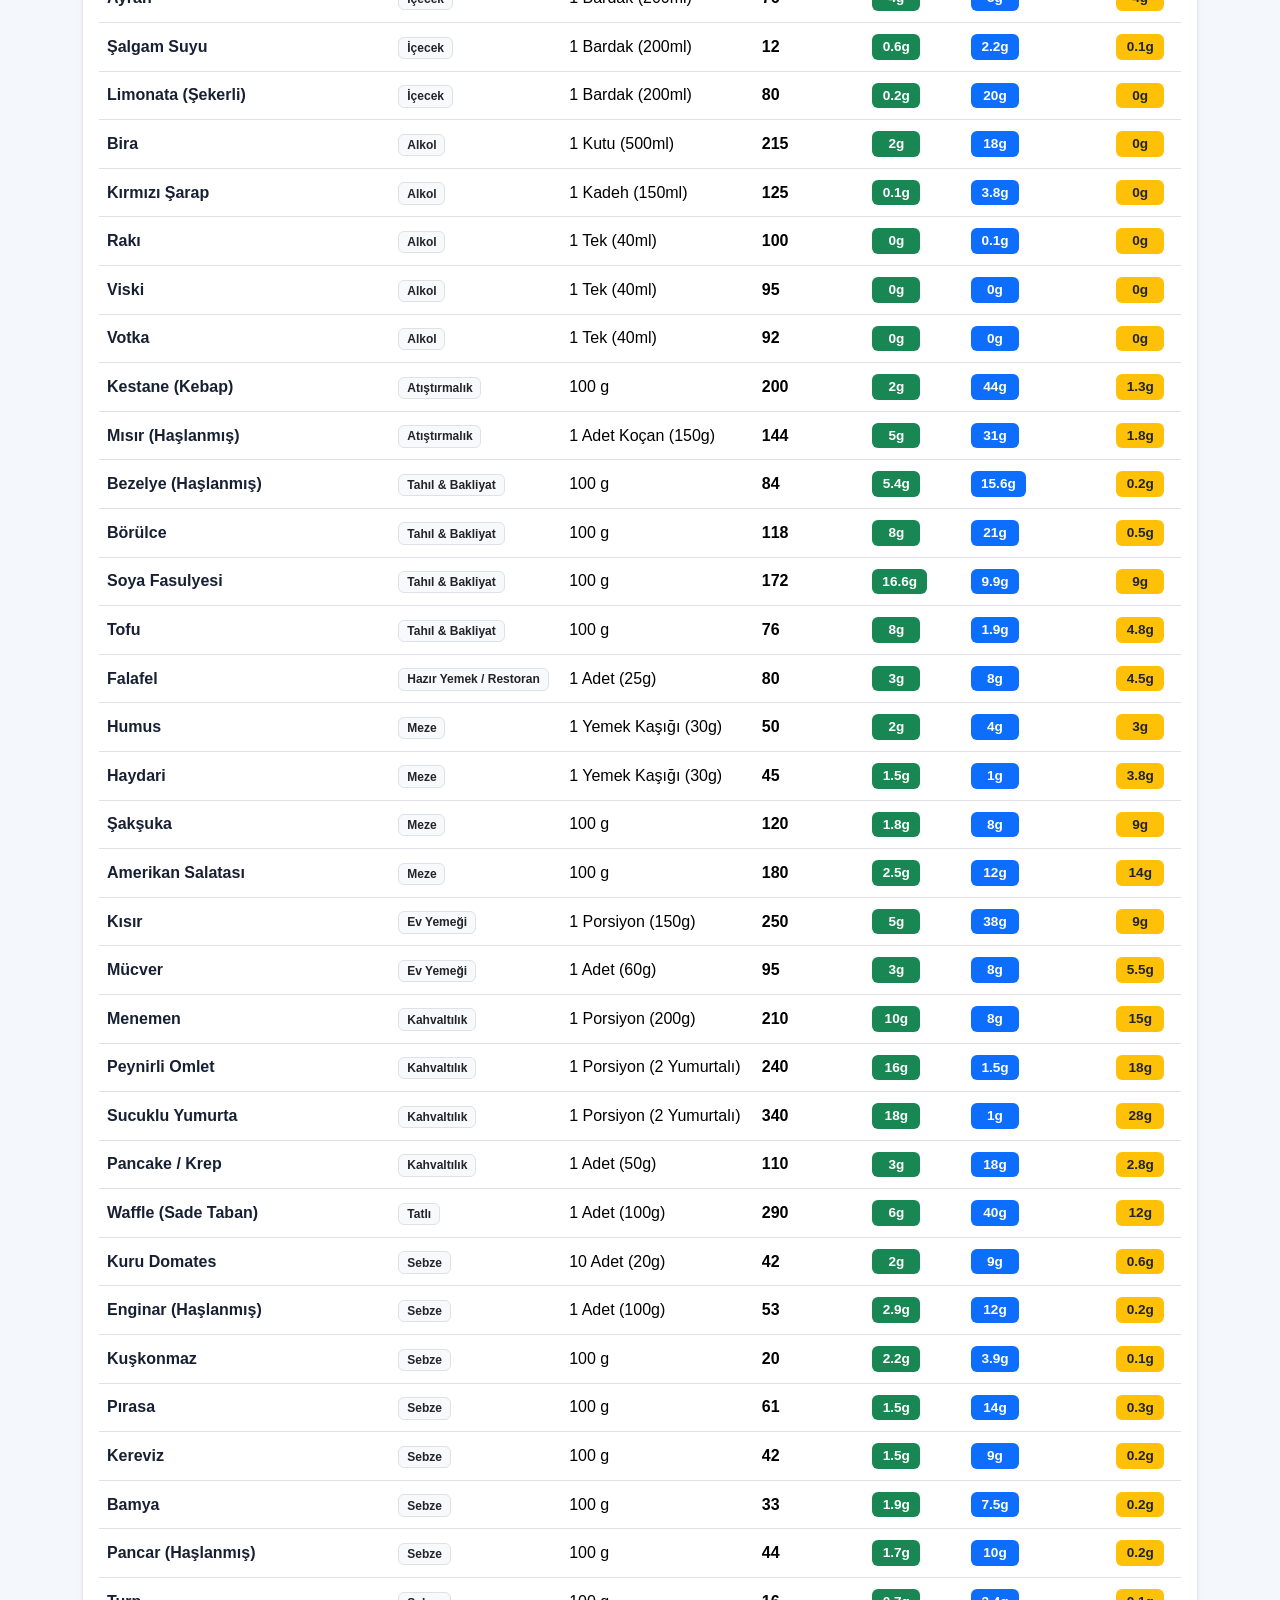
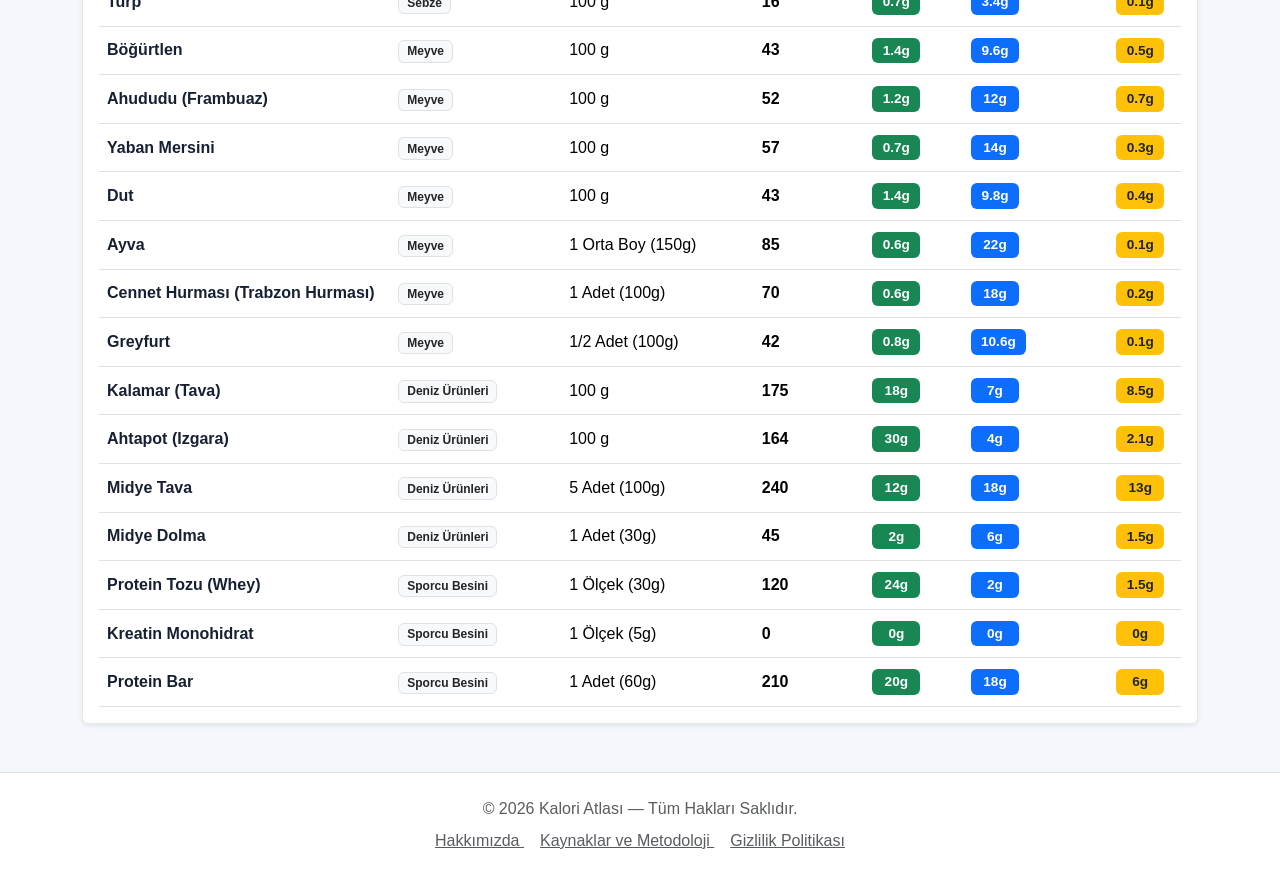
==== commit 5f1f3018: "Update index.html" ====
--- a/index.html
+++ b/index.html
@@ -131,7 +131,7 @@
       </a>
     </div>
   </footer>
-
+<script src="analytics.js"></script>
  <script src="script.js?v=3"></script>
 </body>
 </html>
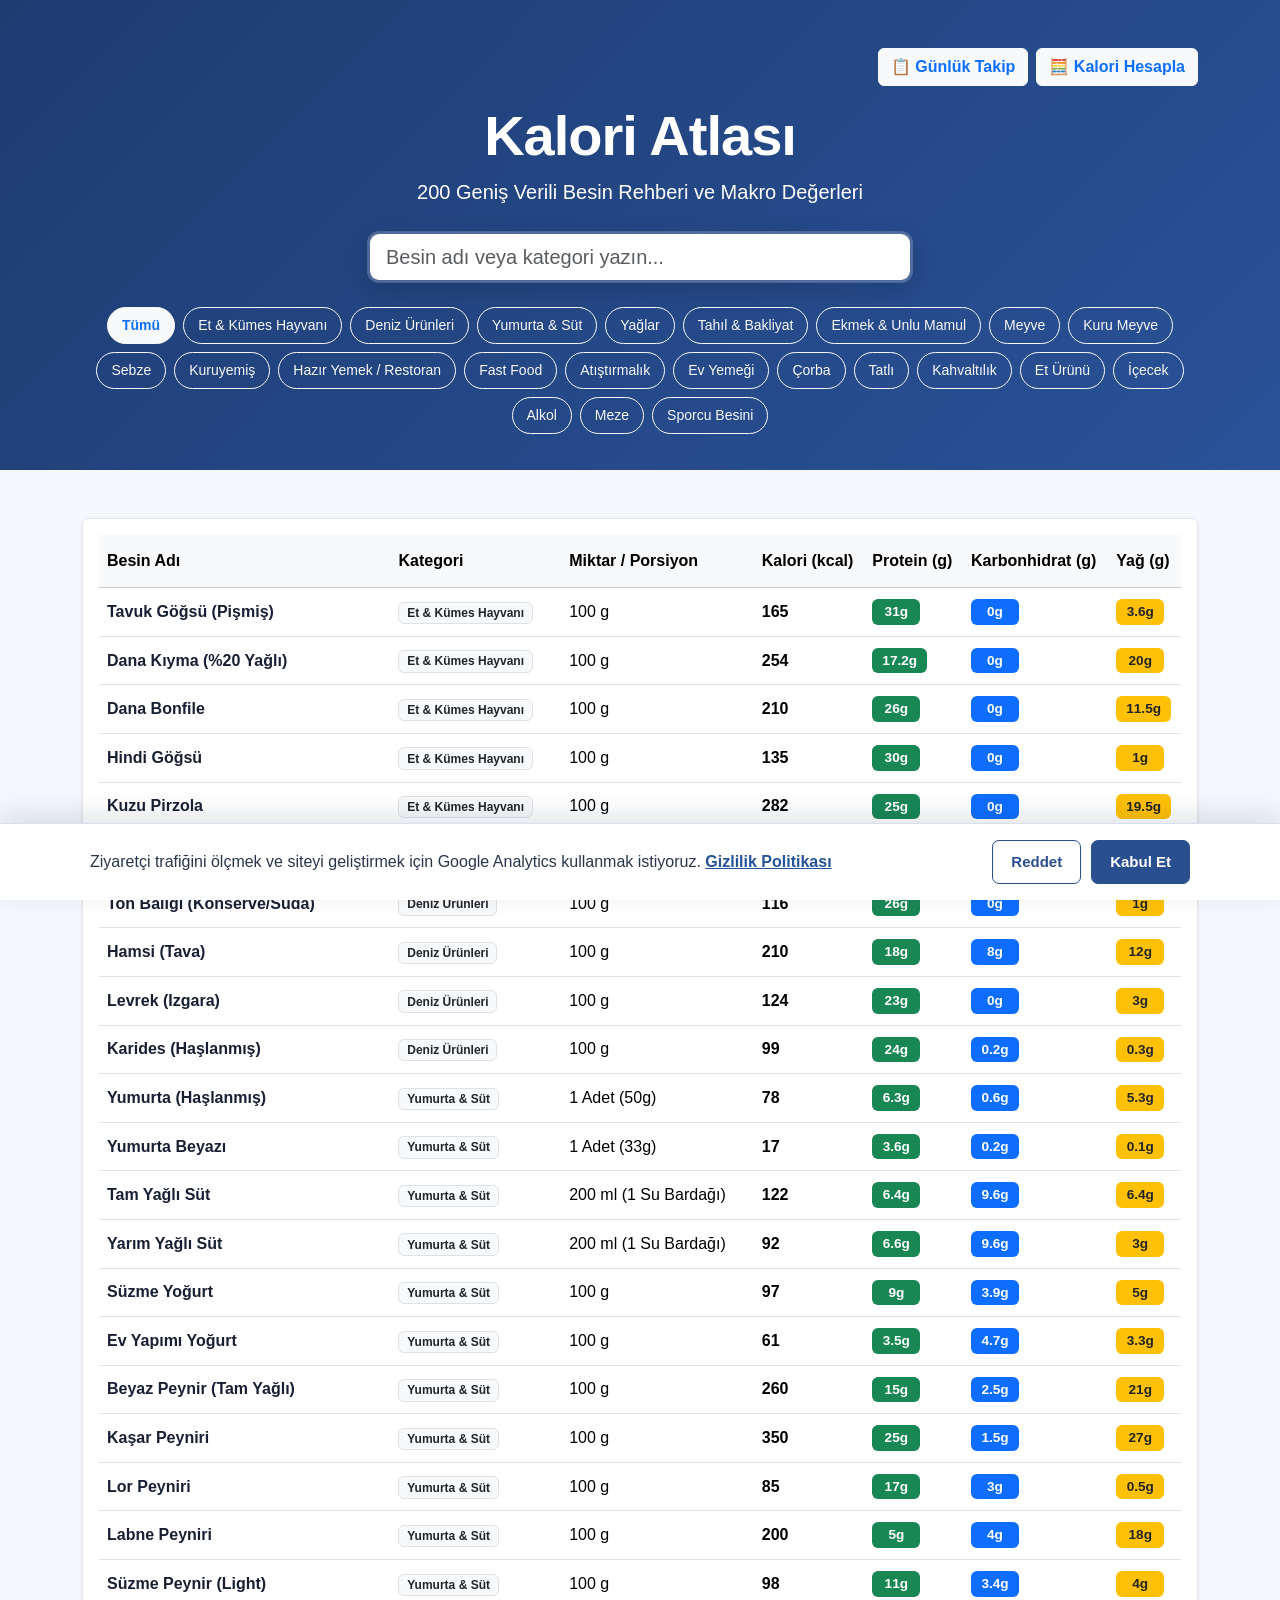
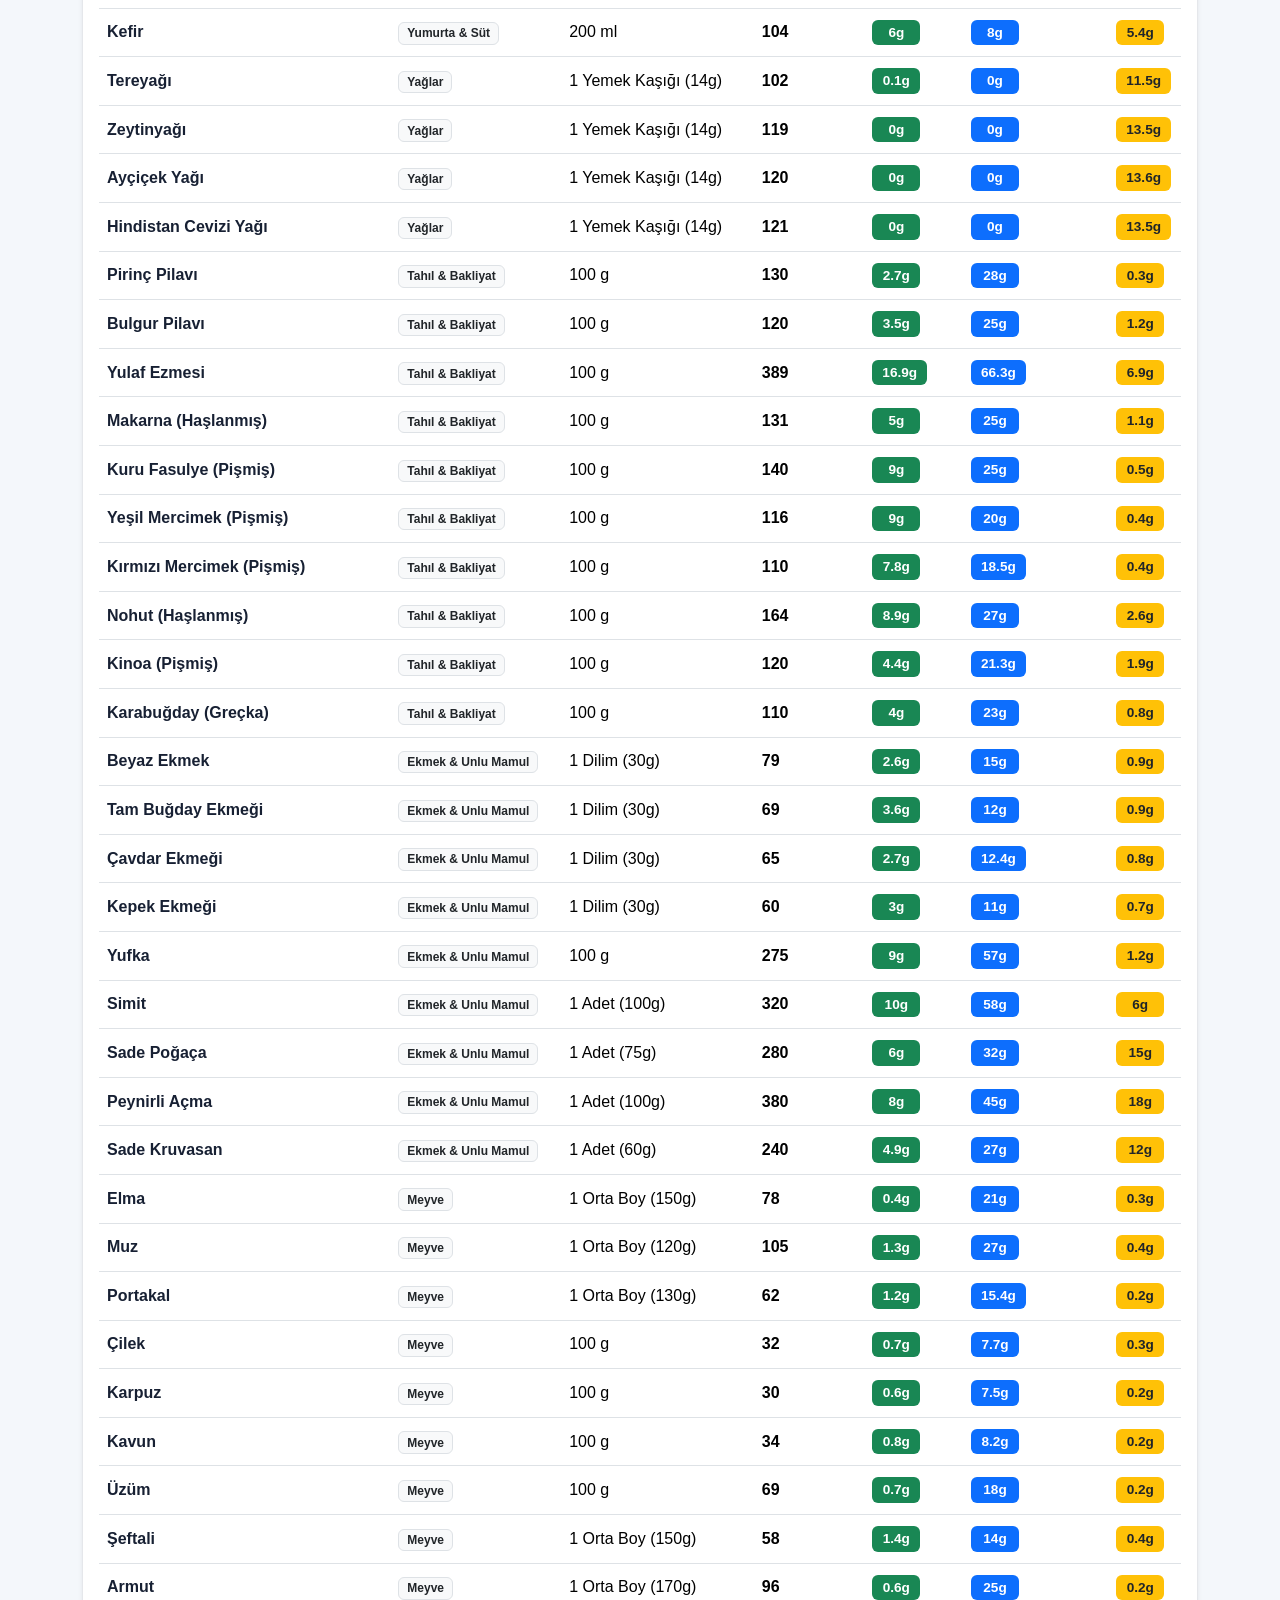
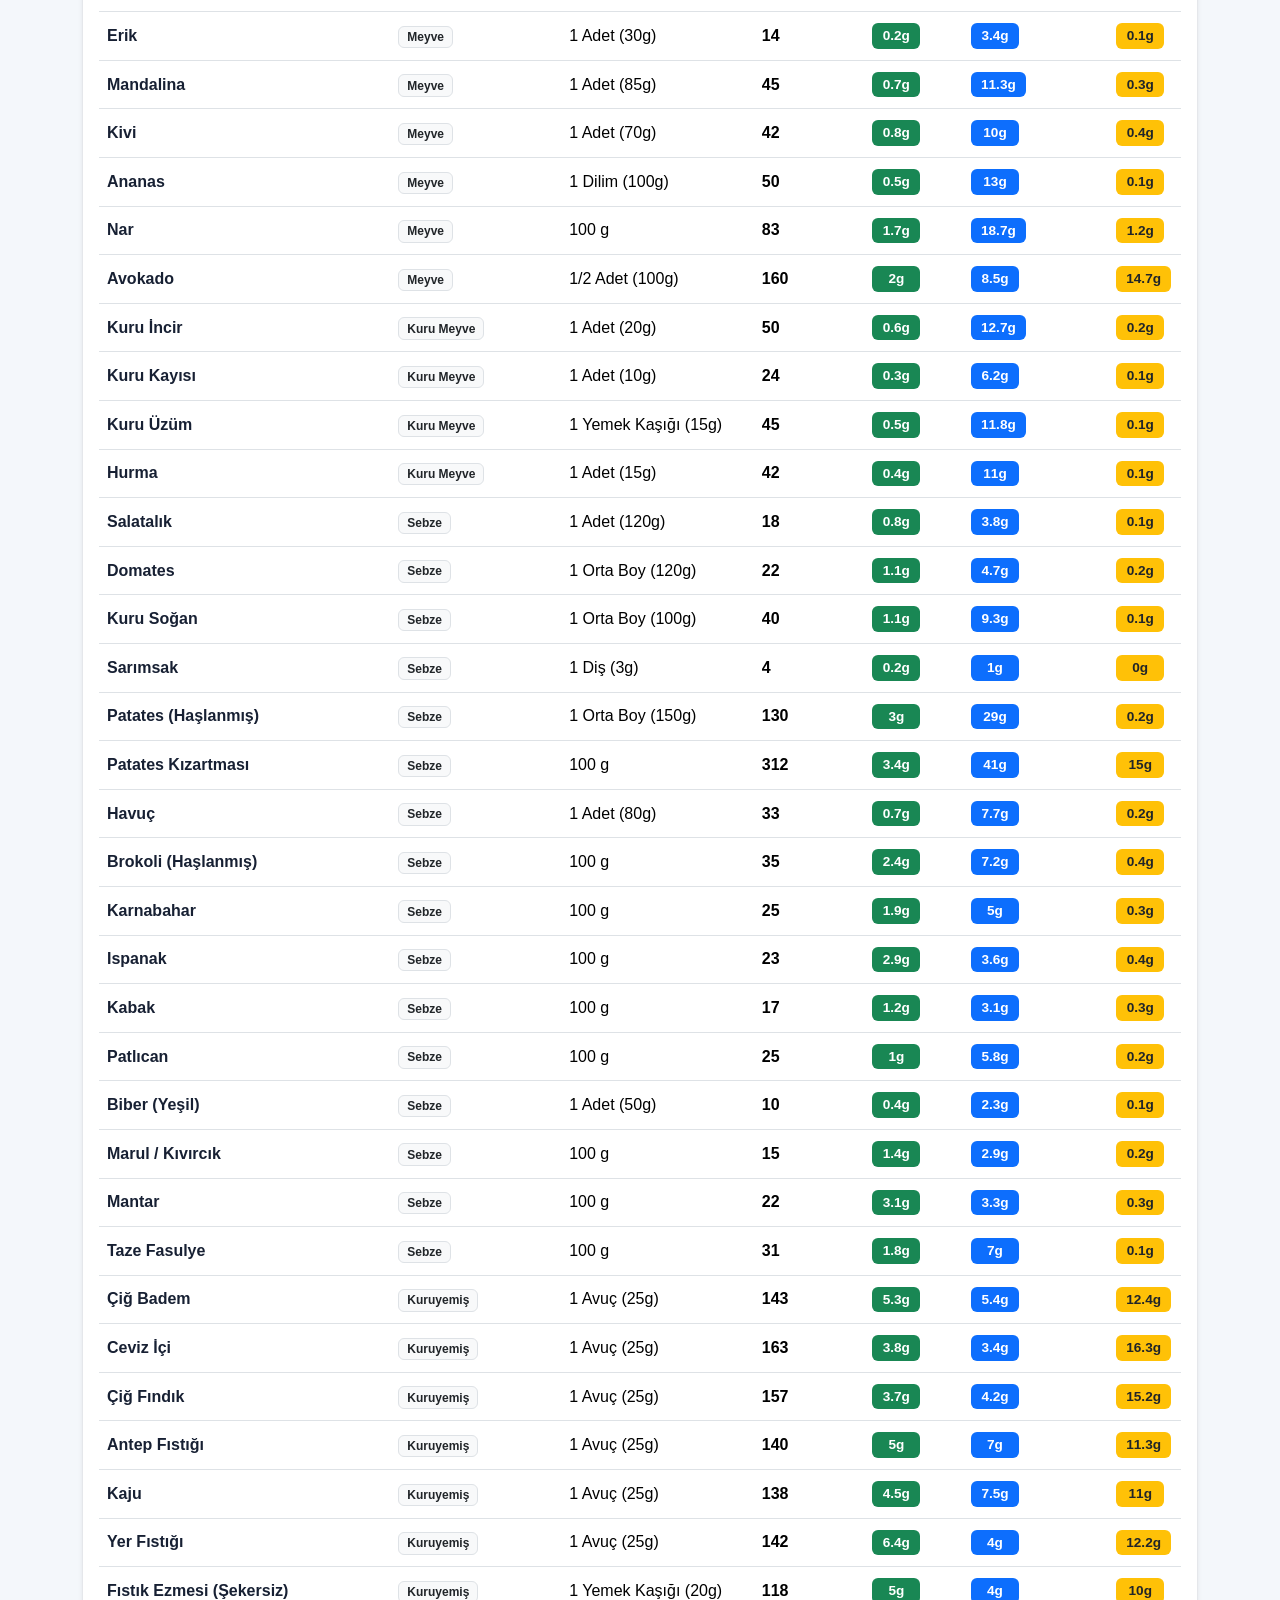
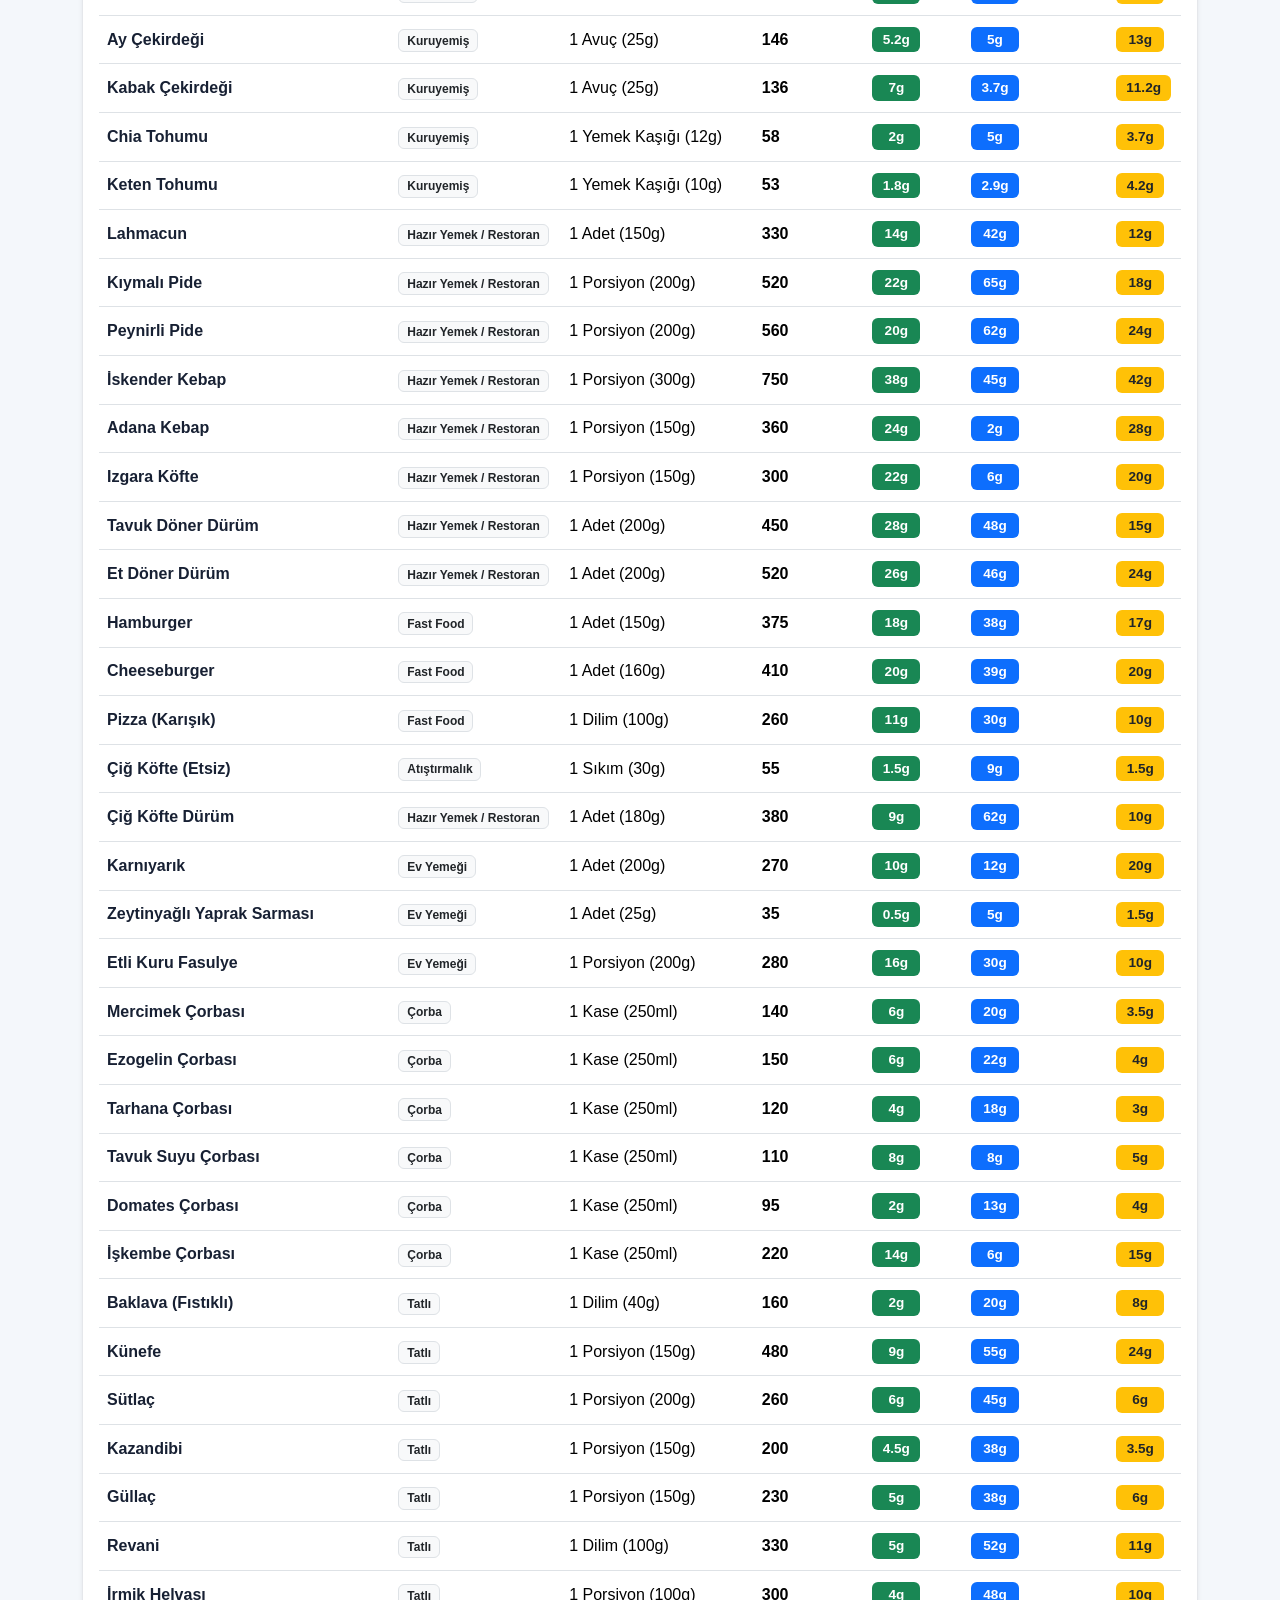
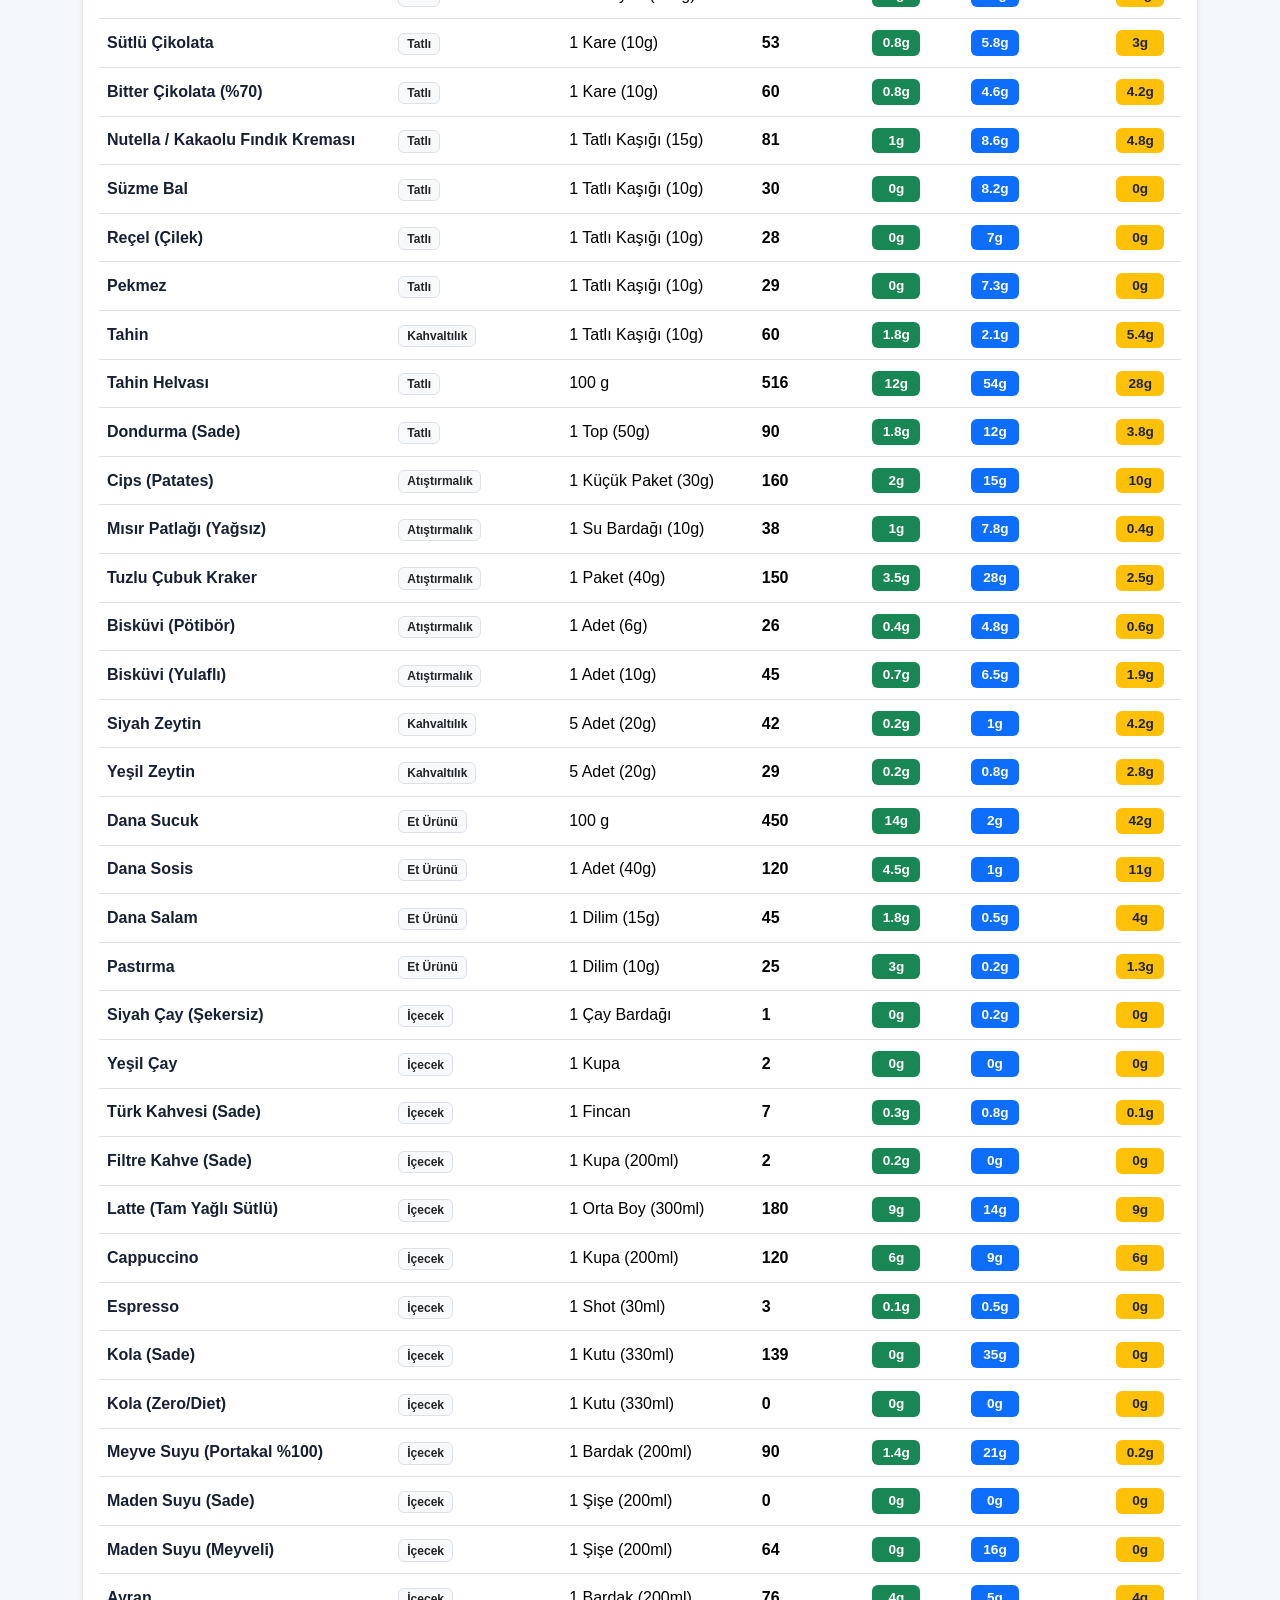
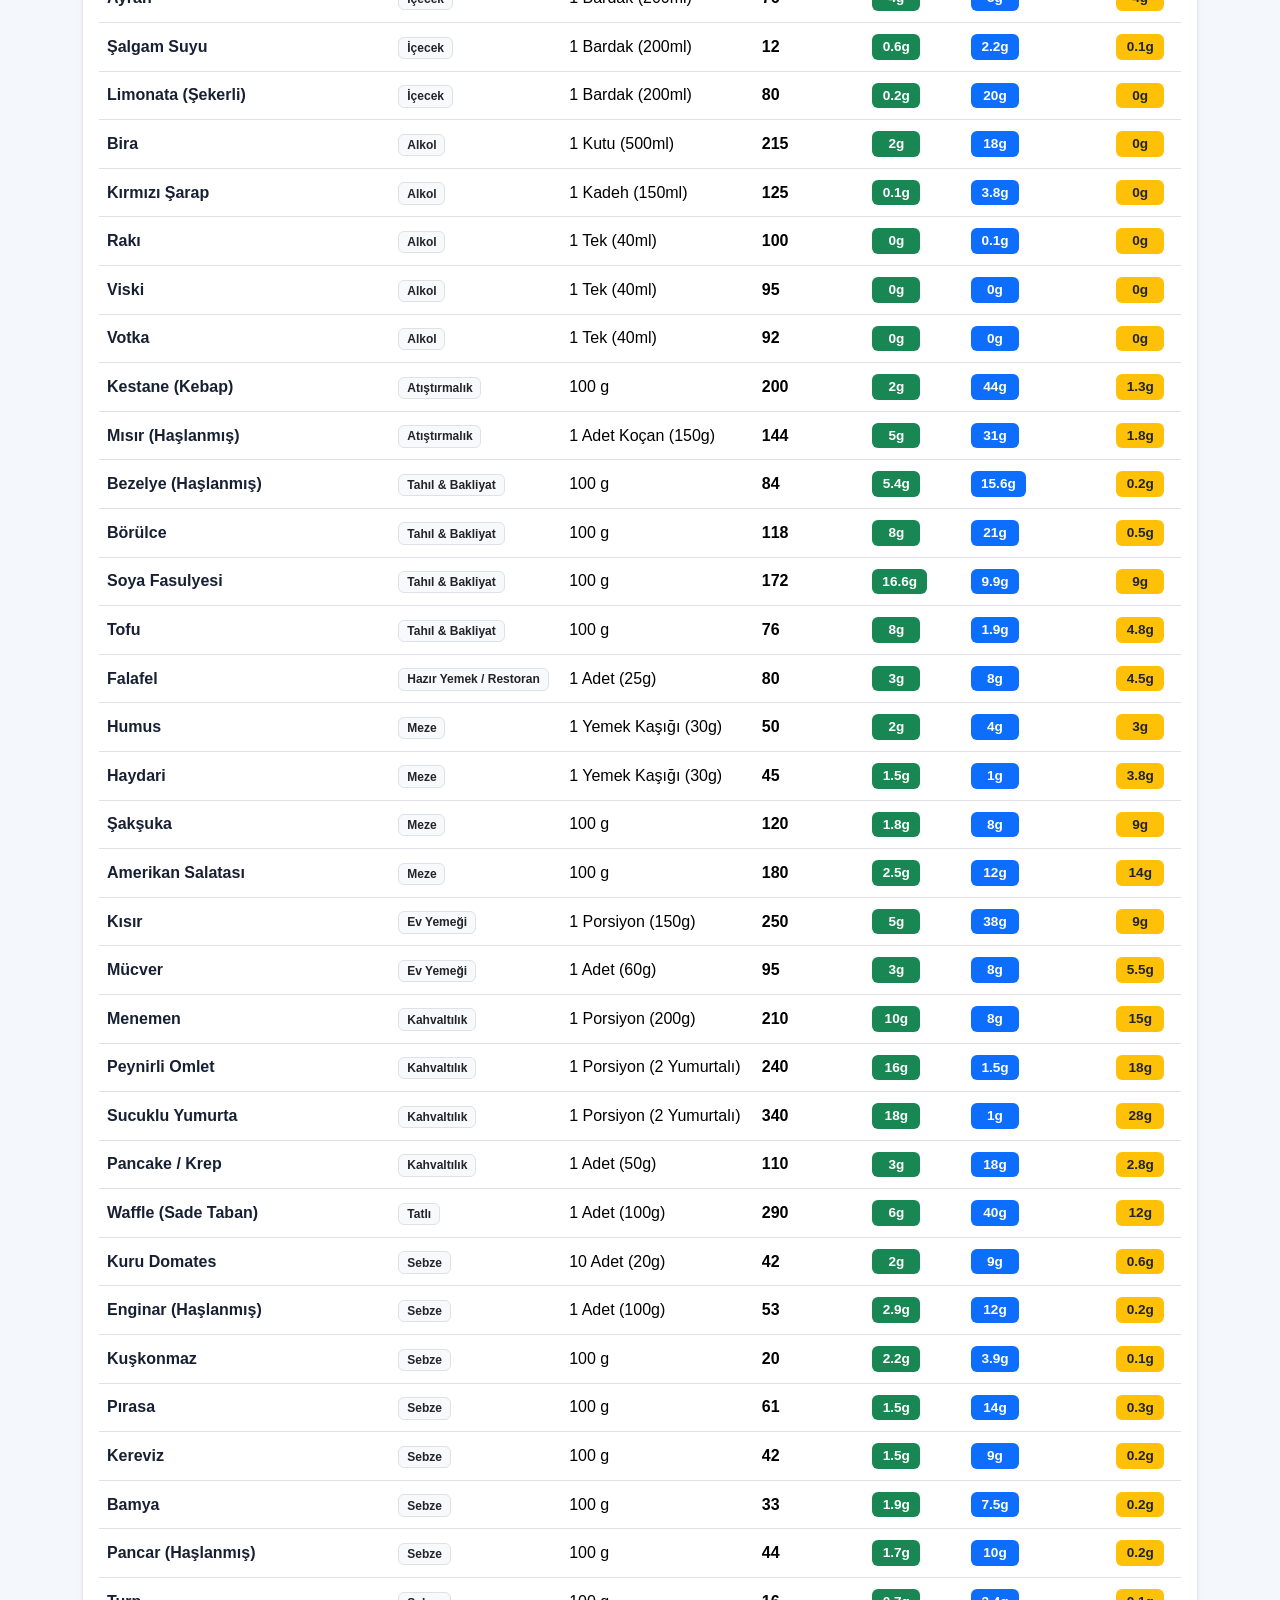
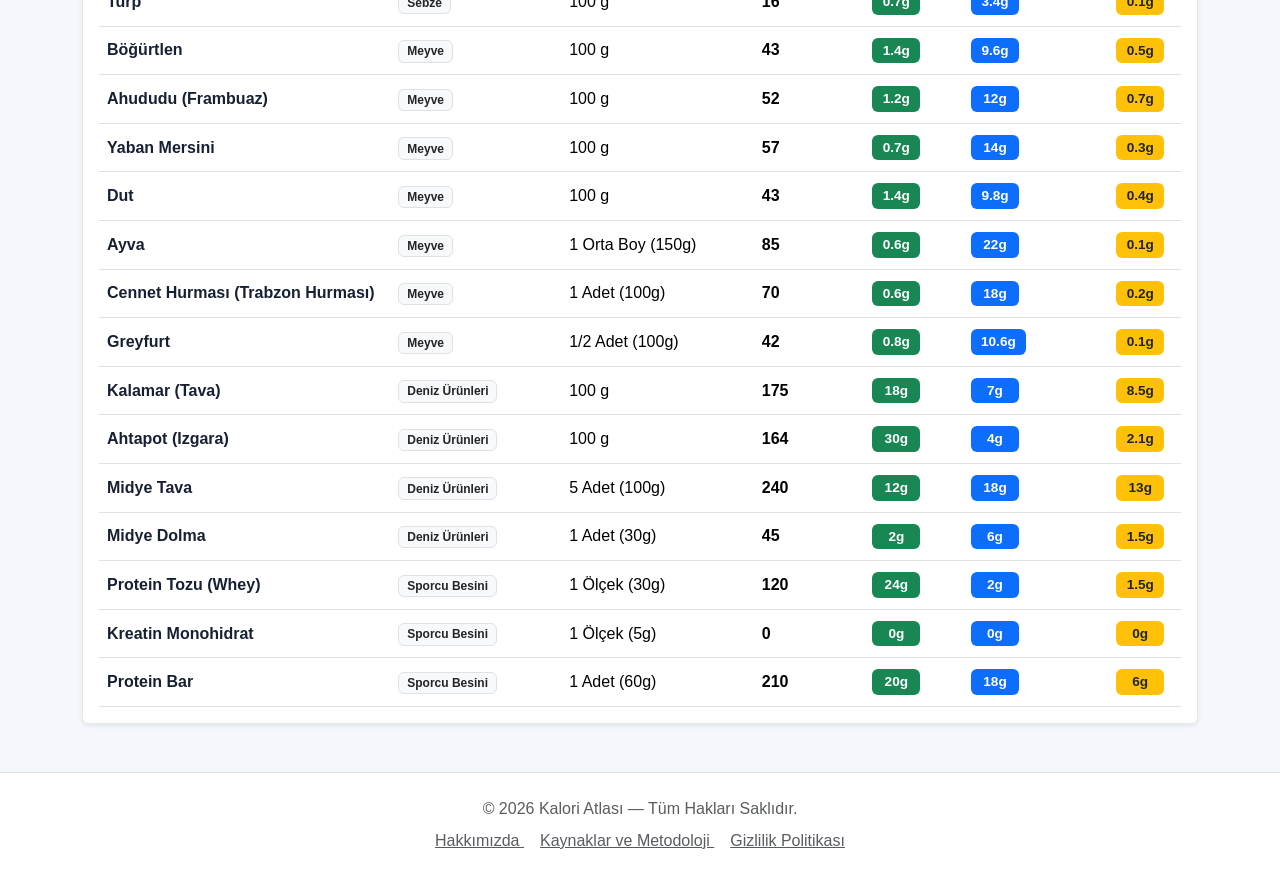
==== commit d9588830: "Update index.html" ====
--- a/index.html
+++ b/index.html
@@ -3,7 +3,7 @@
 <head>
   <meta charset="UTF-8">
   <meta name="viewport" content="width=device-width, initial-scale=1.0">
-
+<meta name="google-adsense-account" content="ca-pub-2193918656039500">
   <title>Kalori Atlası | Besinlerin Kalori ve Makro Değerleri</title>
 
   <meta
@@ -49,14 +49,21 @@
 <body>
   <header class="hero-section text-center">
     <div class="container">
-            <div class="d-flex justify-content-end mb-3">
-        <a
-          href="hesaplayici.html"
-          class="btn btn-light fw-bold text-primary"
-        >
-          🧮 Kalori Hesapla
-        </a>
-      </div>
+           <div class="d-flex justify-content-end gap-2 flex-wrap mb-3">
+  <a
+    href="gunluk-takip.html"
+    class="btn btn-light fw-bold text-primary"
+  >
+    📋 Günlük Takip
+  </a>
+
+  <a
+    href="hesaplayici.html"
+    class="btn btn-light fw-bold text-primary"
+  >
+    🧮 Kalori Hesapla
+  </a>
+</div>
       <h1 class="display-4 fw-bold">Kalori Atlası</h1>
 
       <p class="lead">
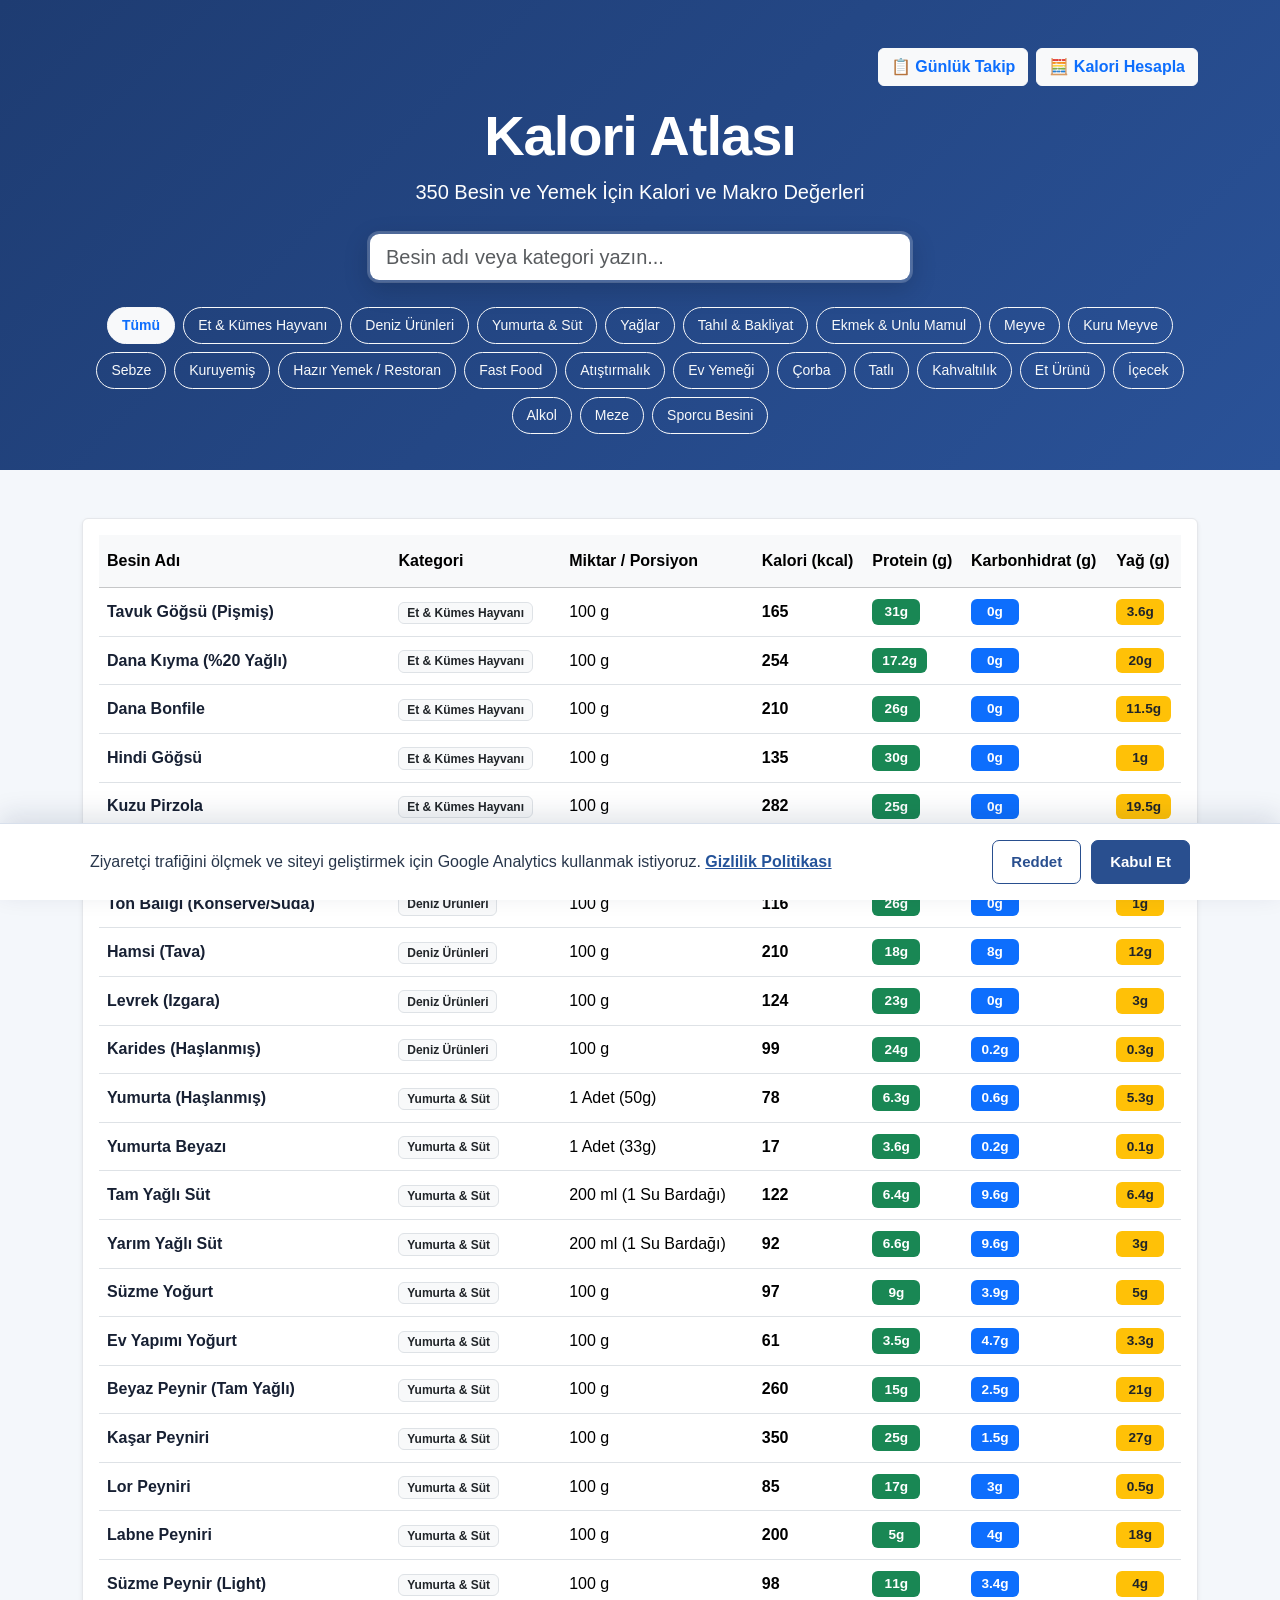
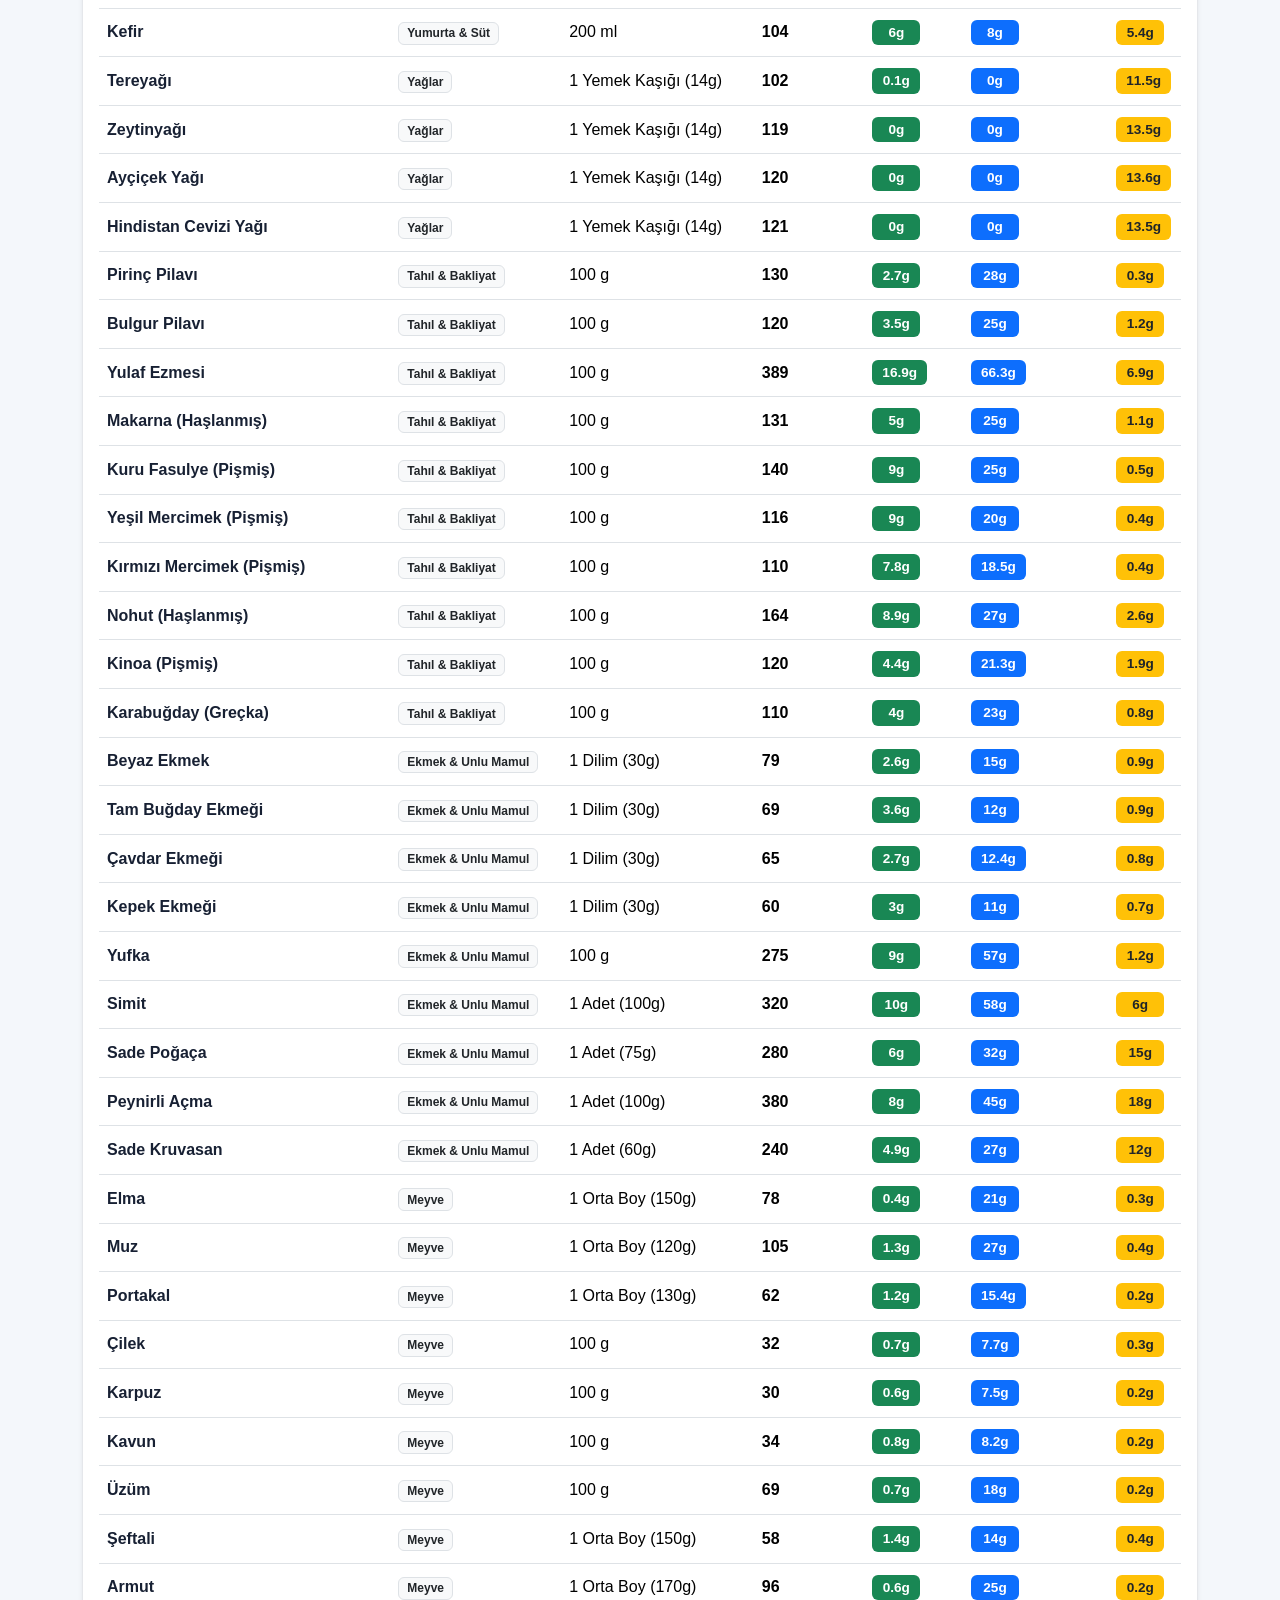
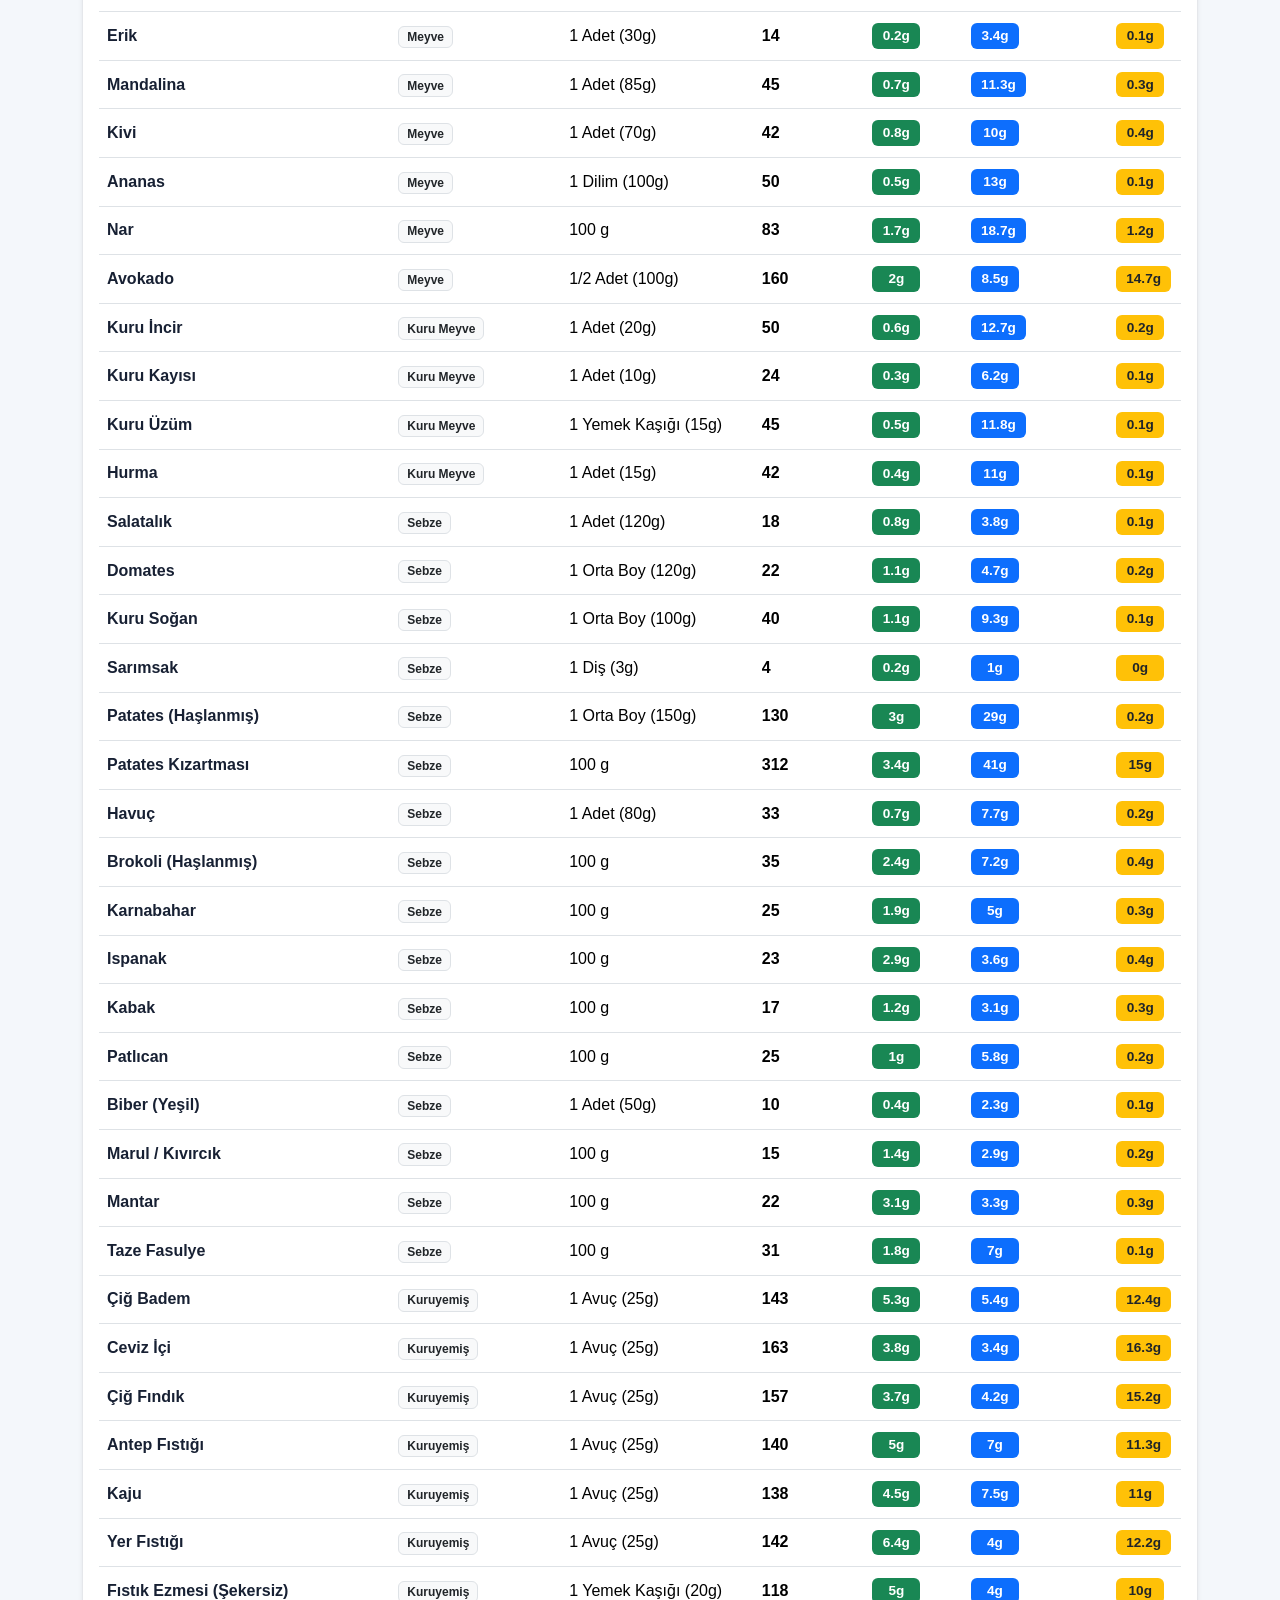
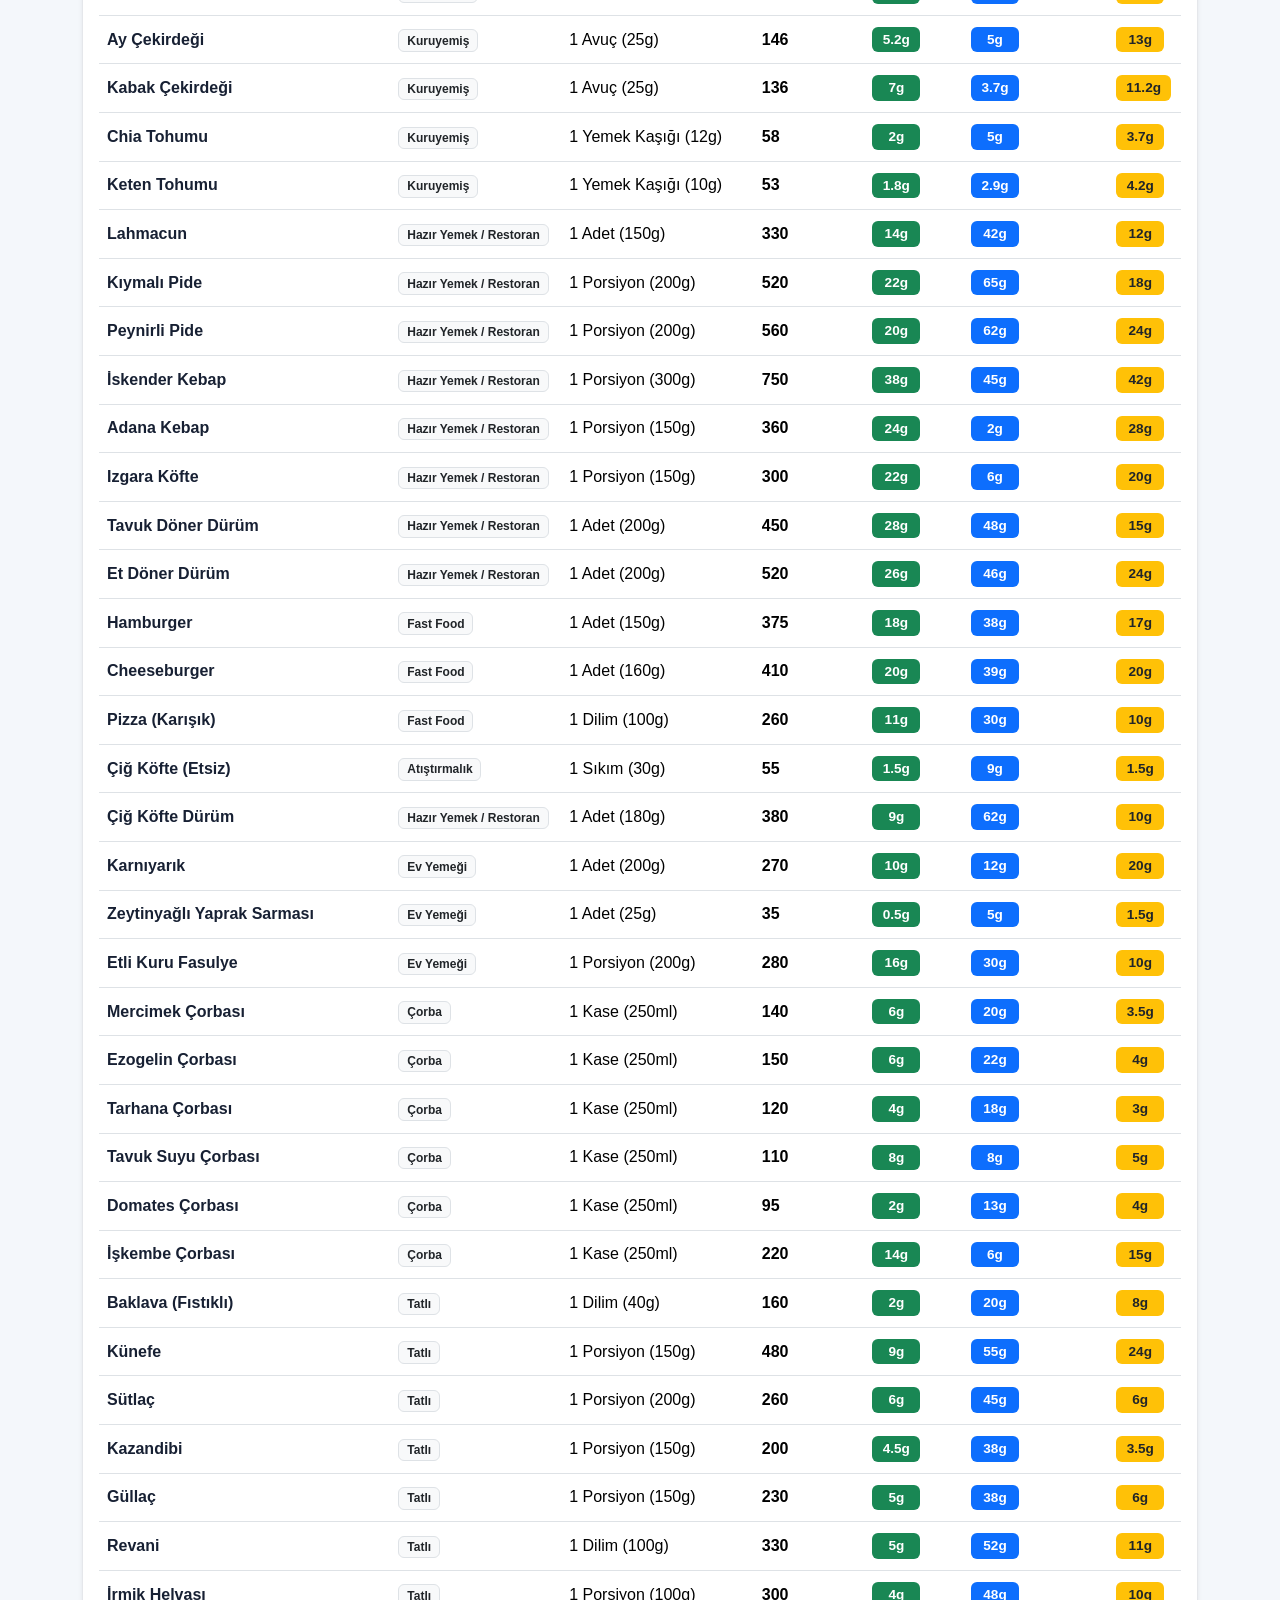
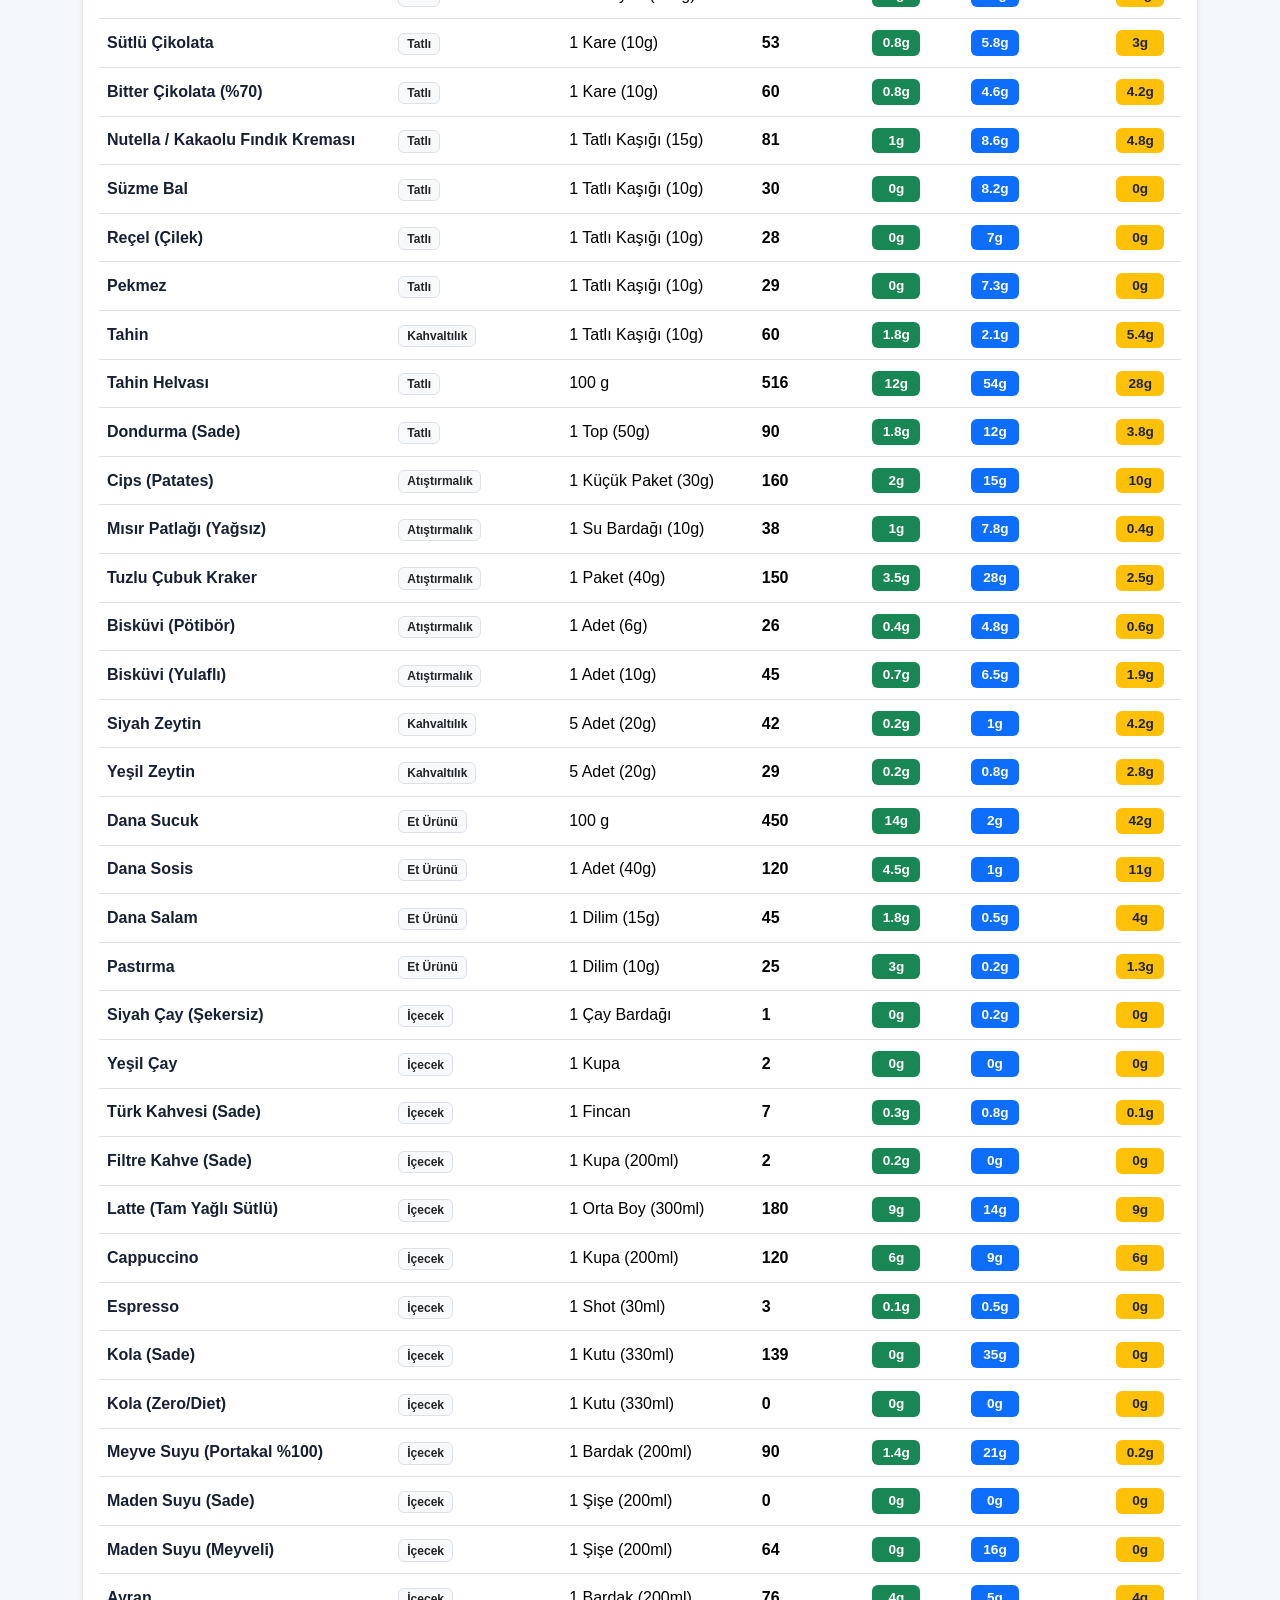
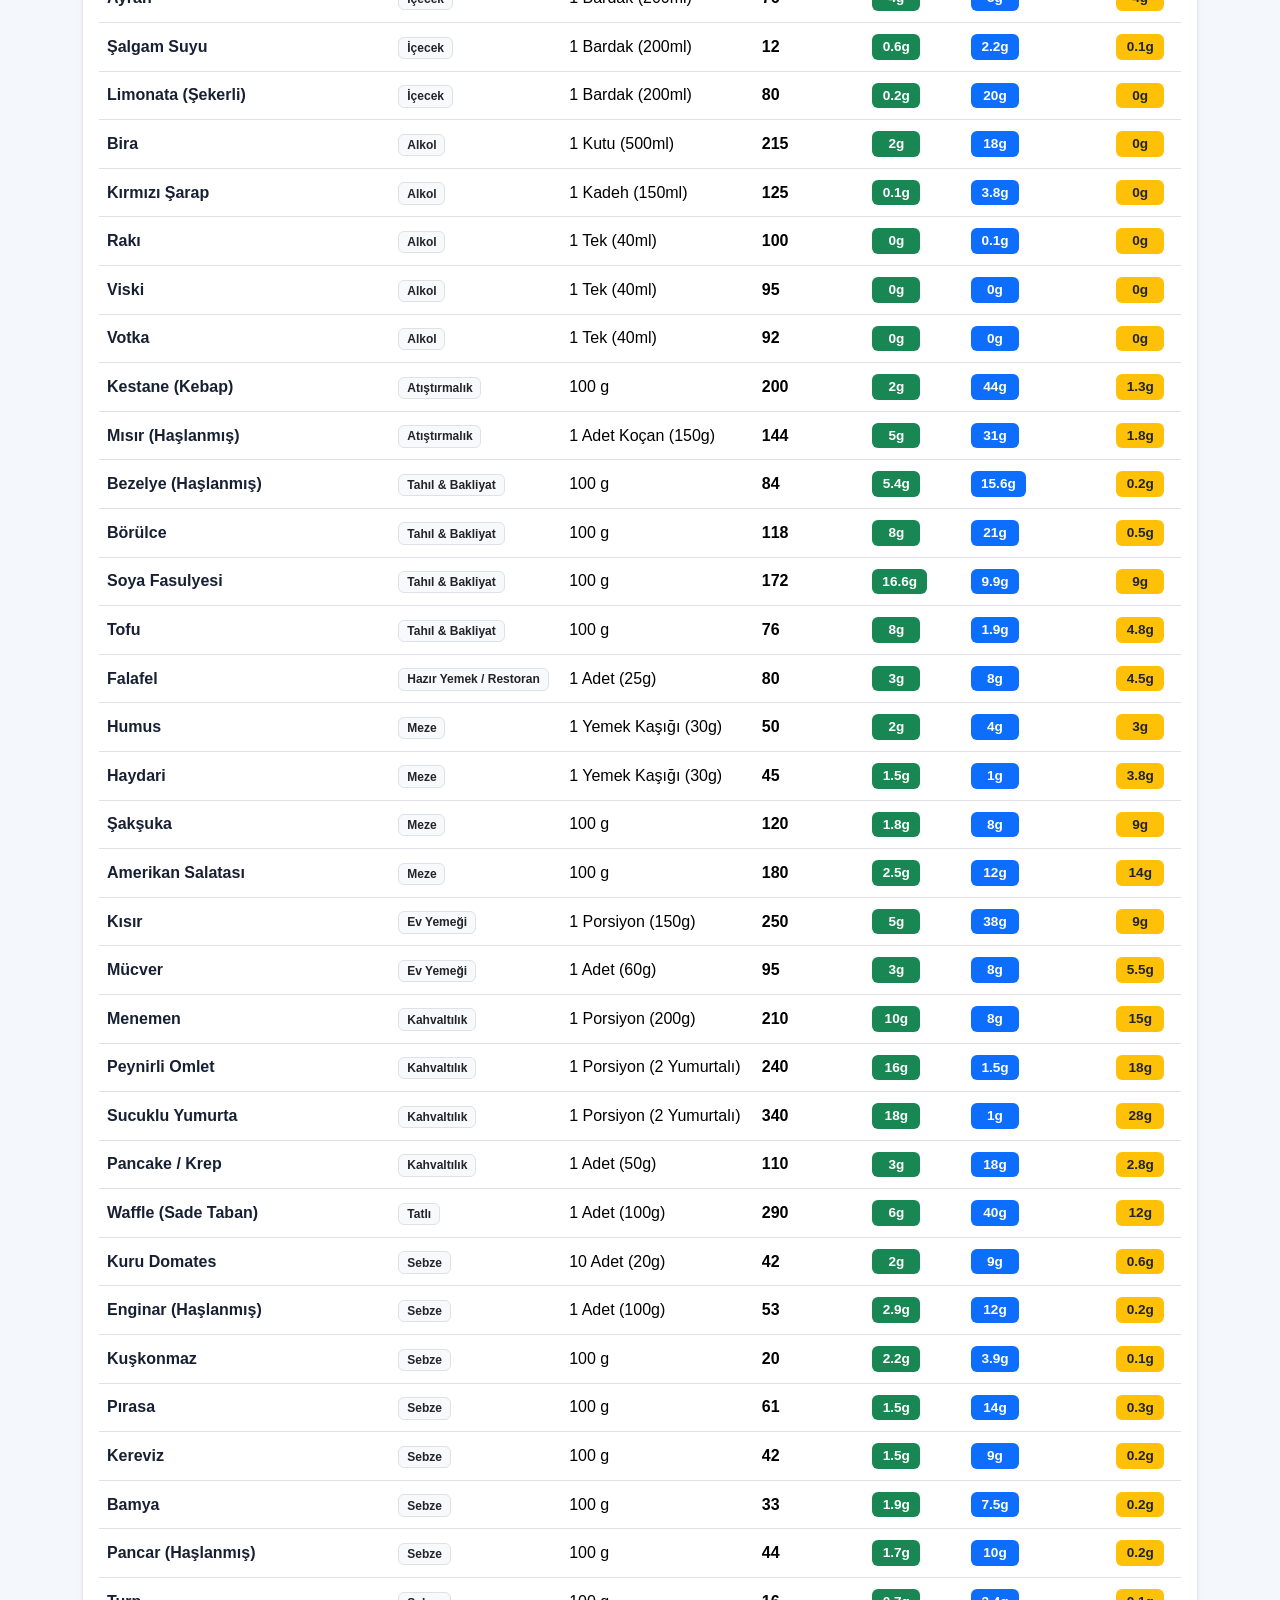
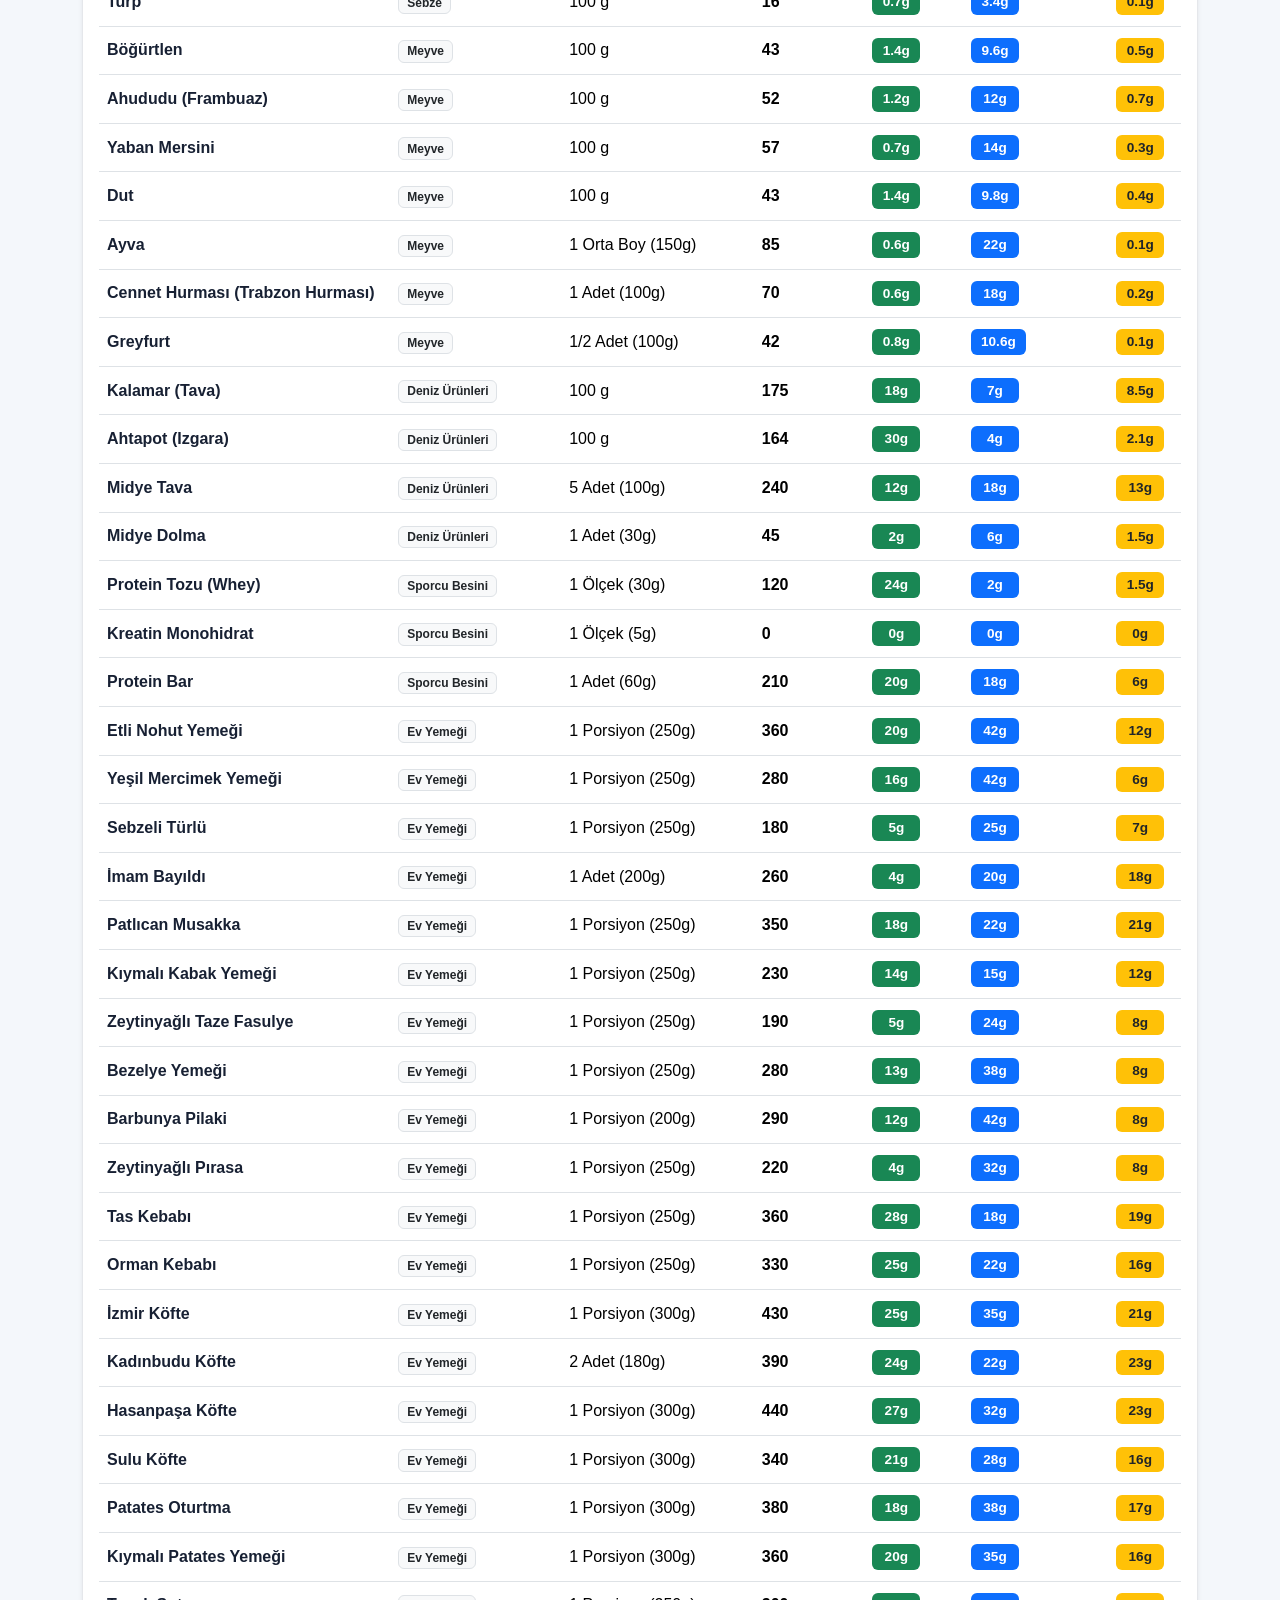
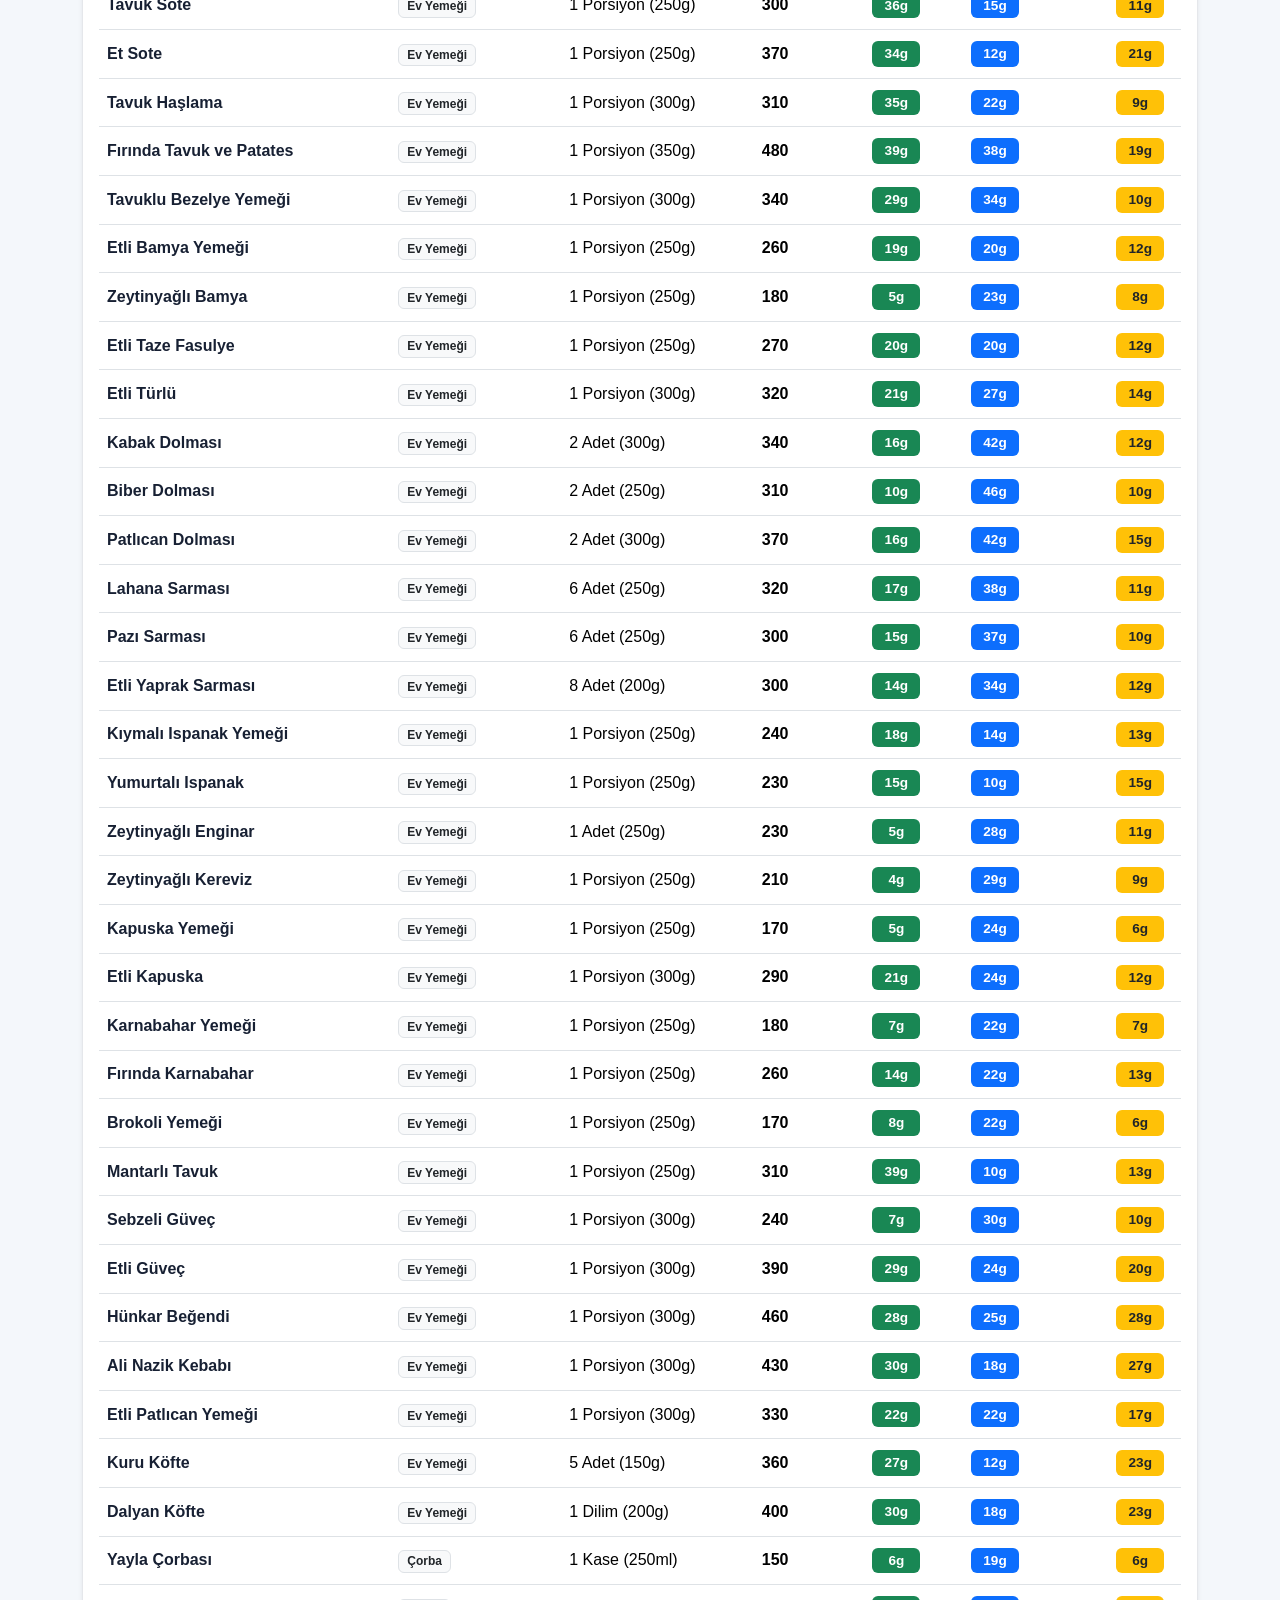
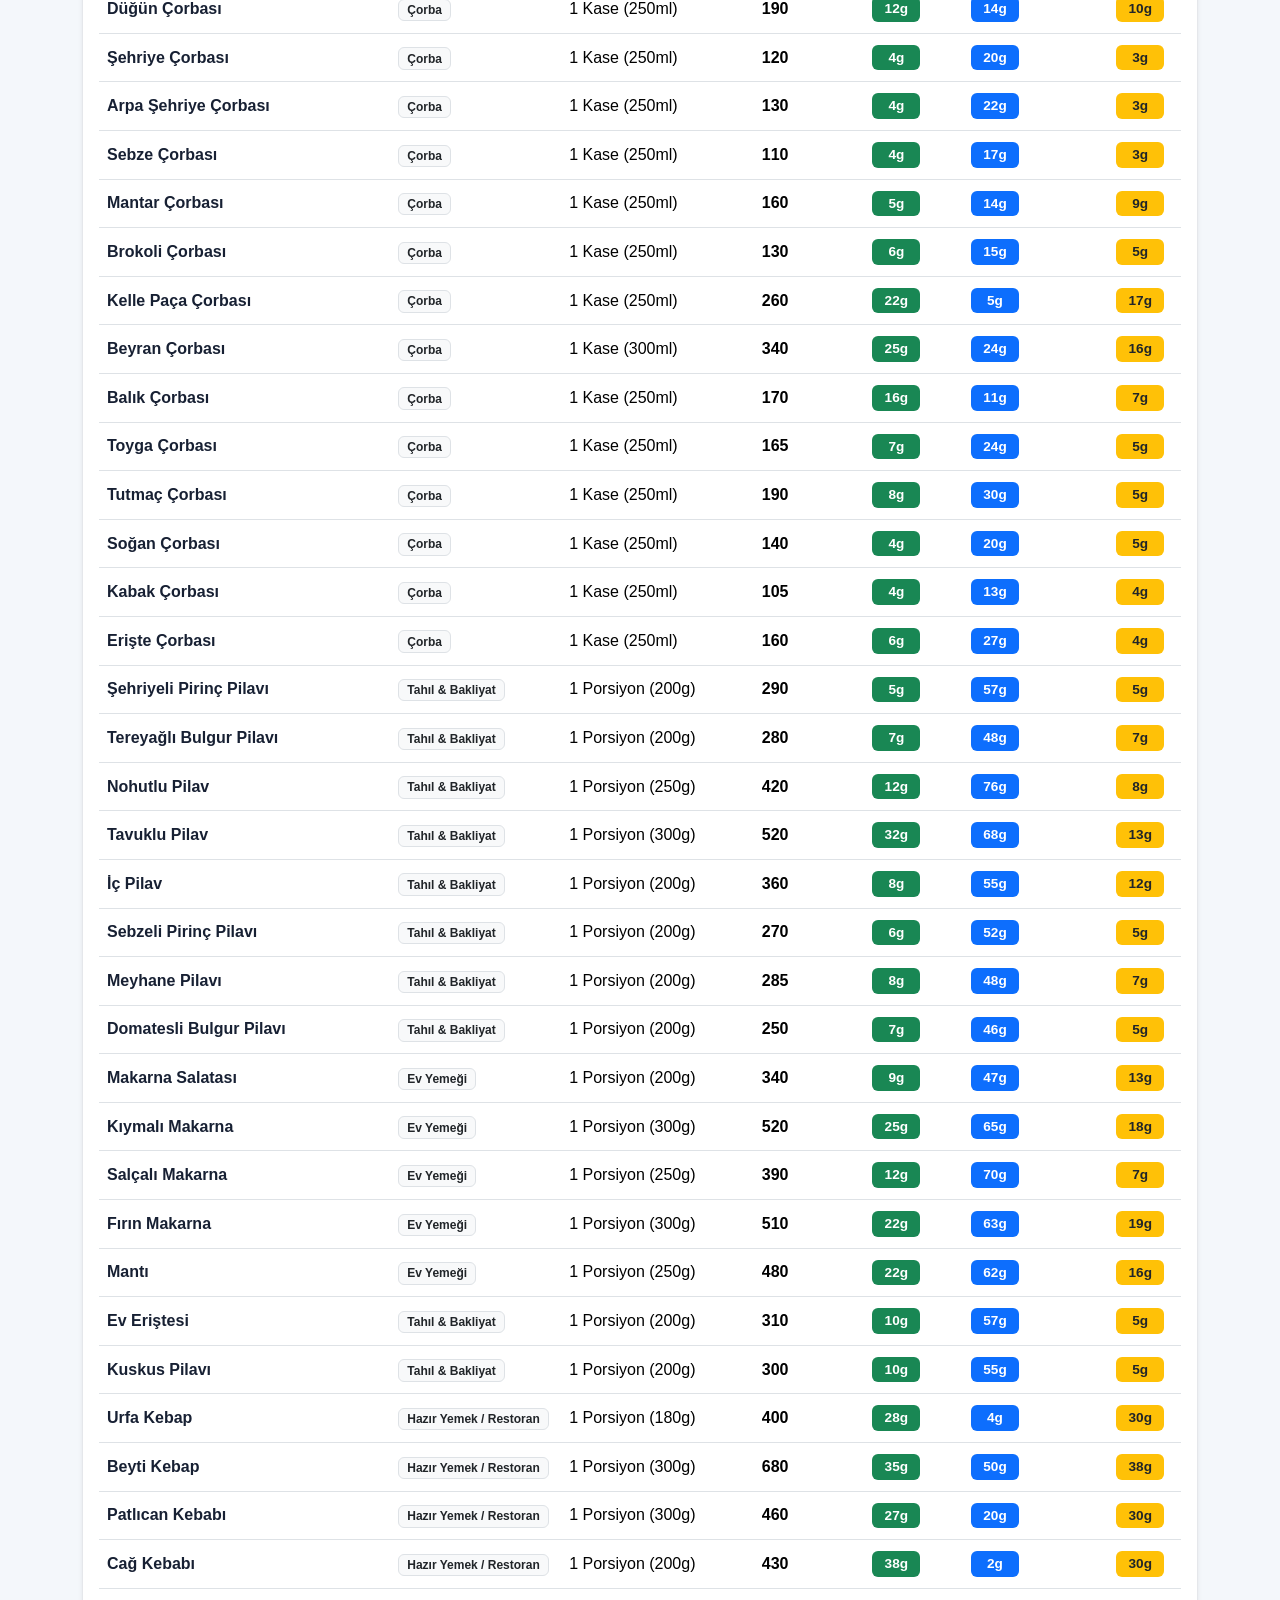
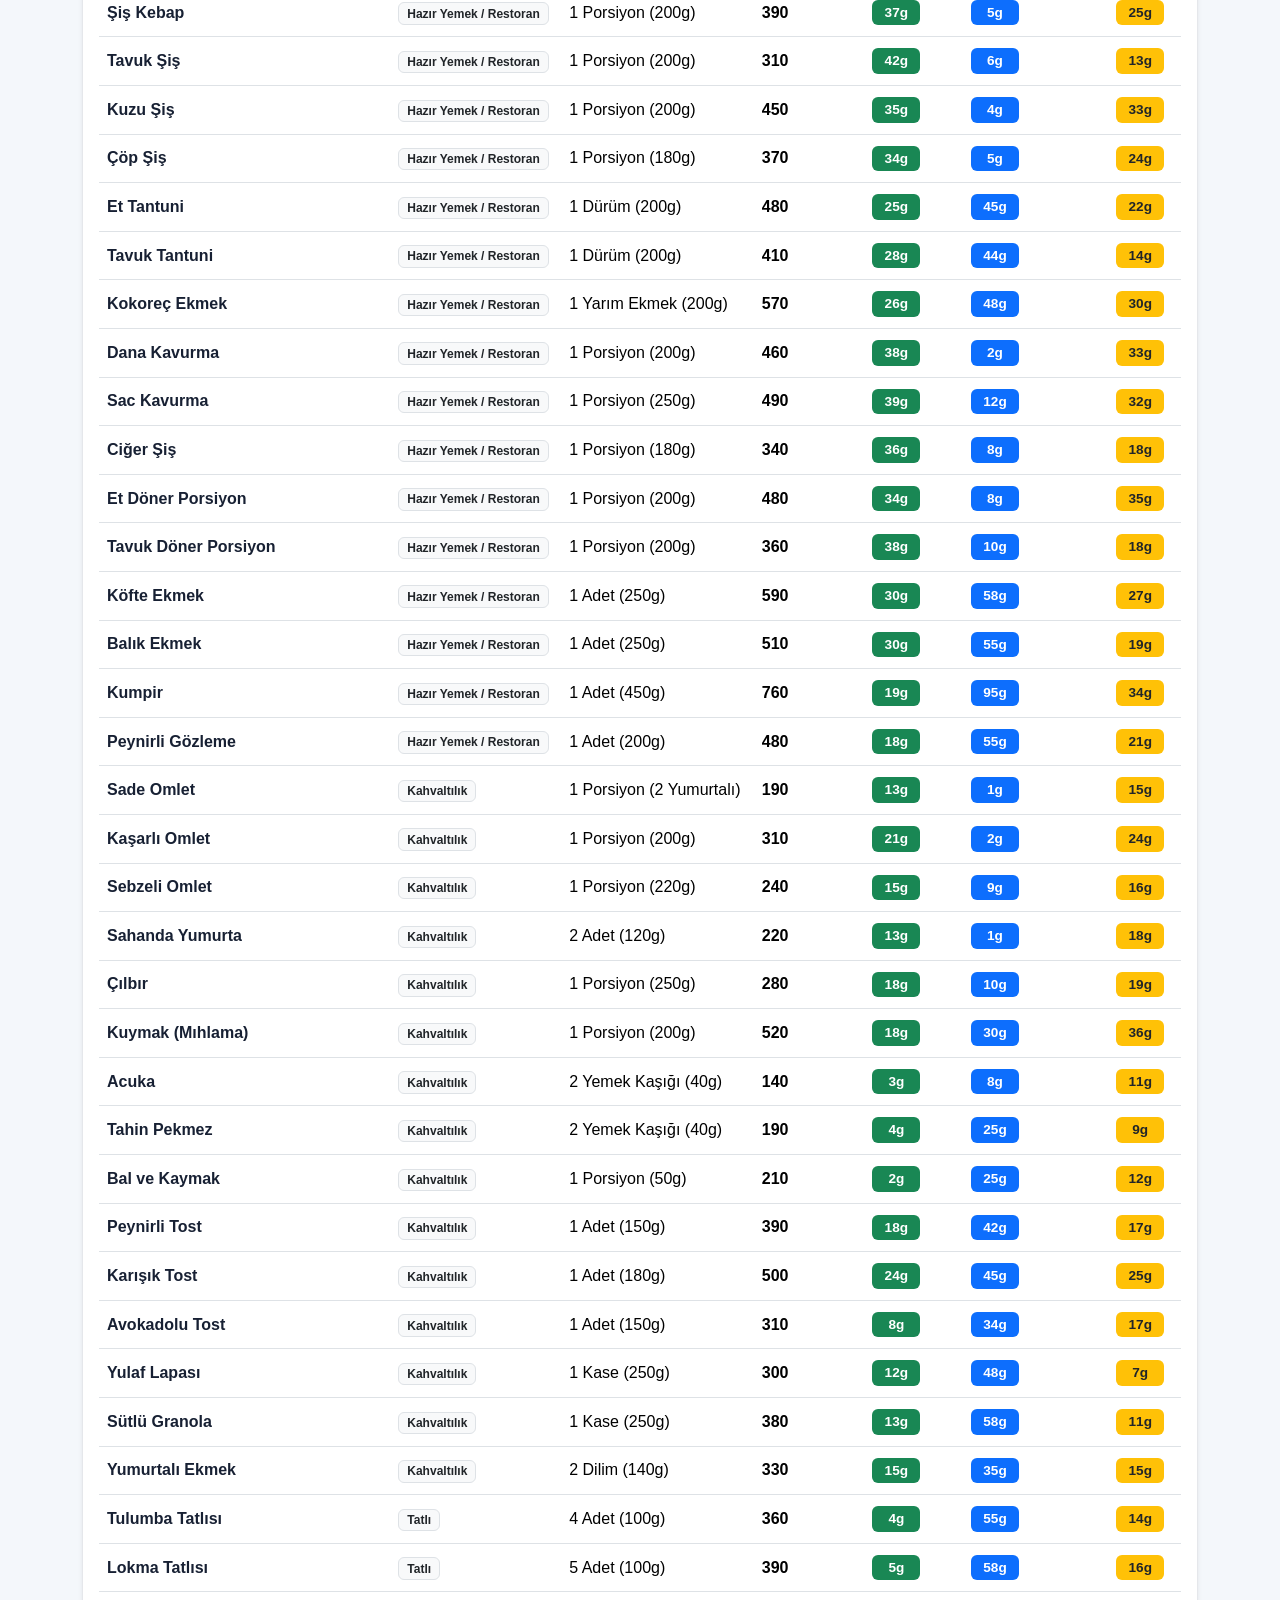
==== commit d949bccf: "Update calorie information and script version" ====
--- a/index.html
+++ b/index.html
@@ -67,7 +67,7 @@
       <h1 class="display-4 fw-bold">Kalori Atlası</h1>
 
       <p class="lead">
-        200 Geniş Verili Besin Rehberi ve Makro Değerleri
+        350 Besin ve Yemek İçin Kalori ve Makro Değerleri
       </p>
 
       <div class="row justify-content-center mt-4">
@@ -139,6 +139,6 @@
     </div>
   </footer>
 <script src="analytics.js"></script>
- <script src="script.js?v=3"></script>
+ <script src="script.js?v=4"></script>
 </body>
 </html>
